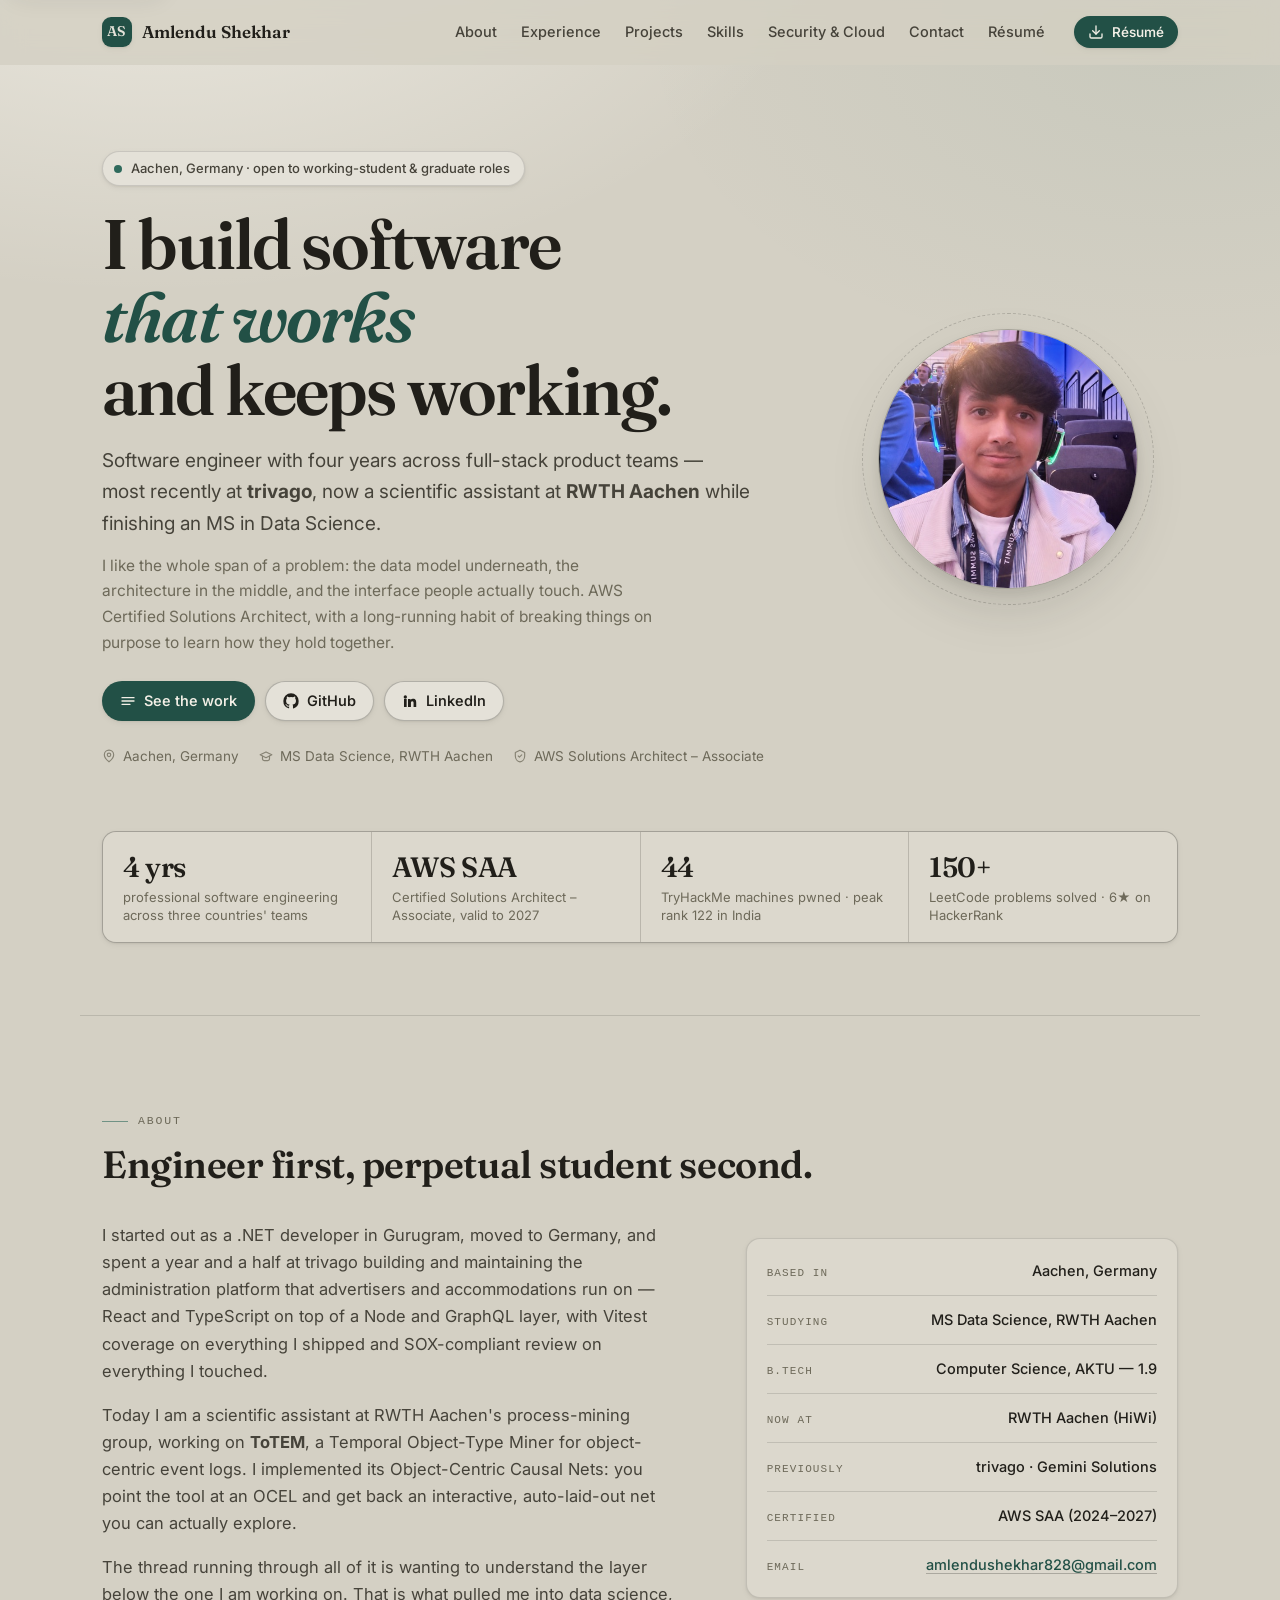
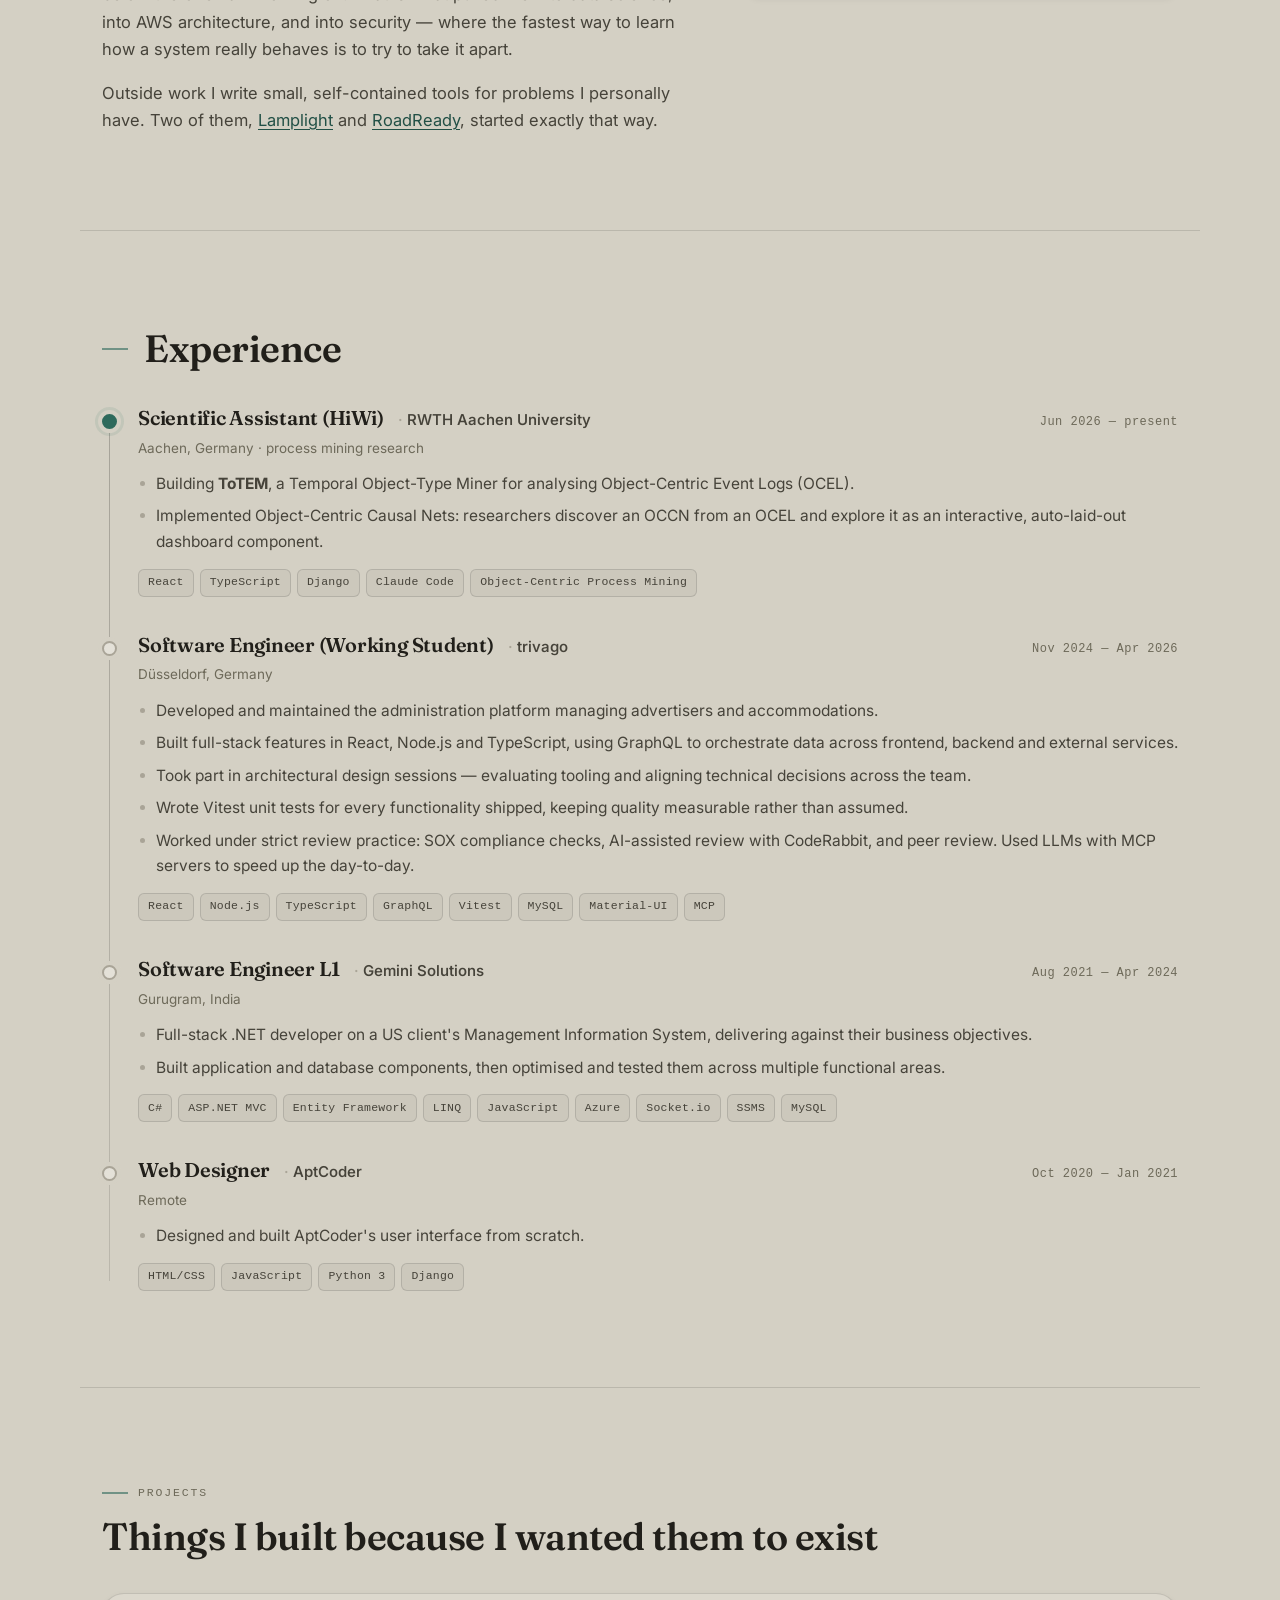
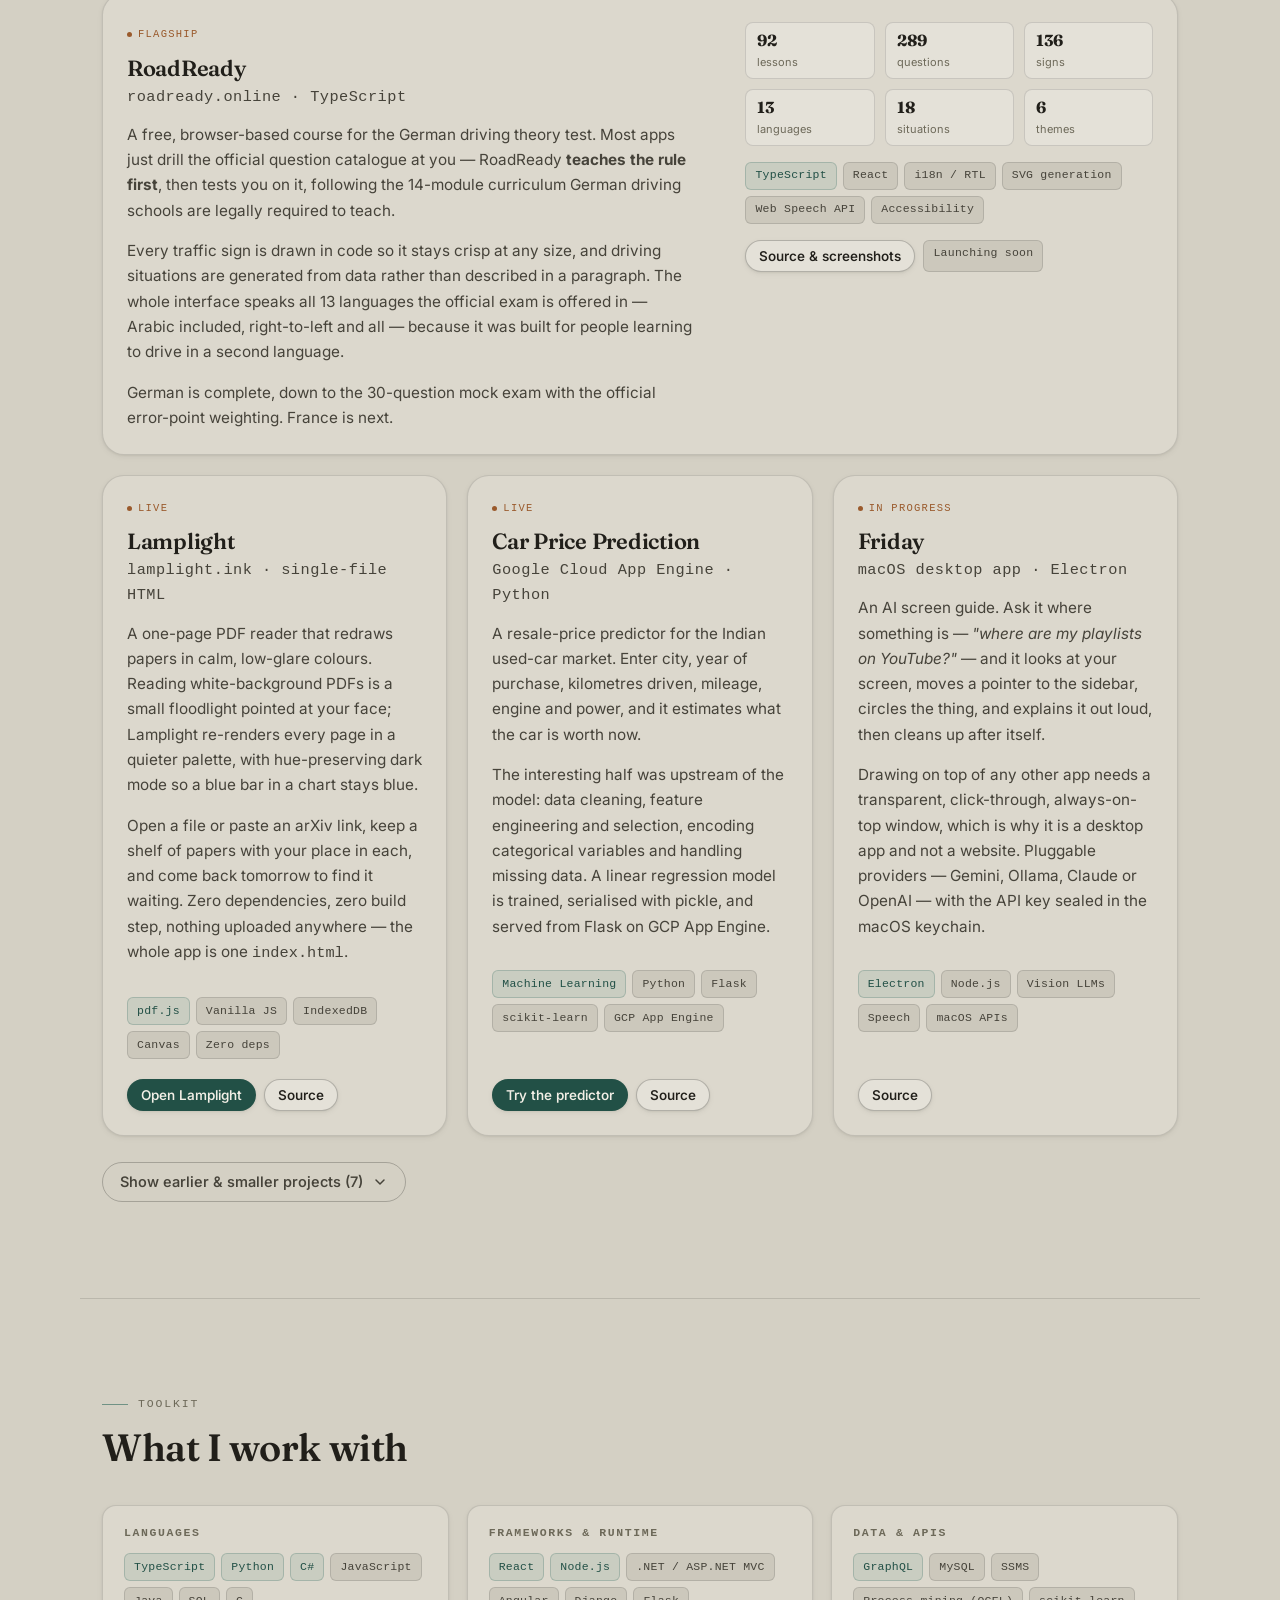
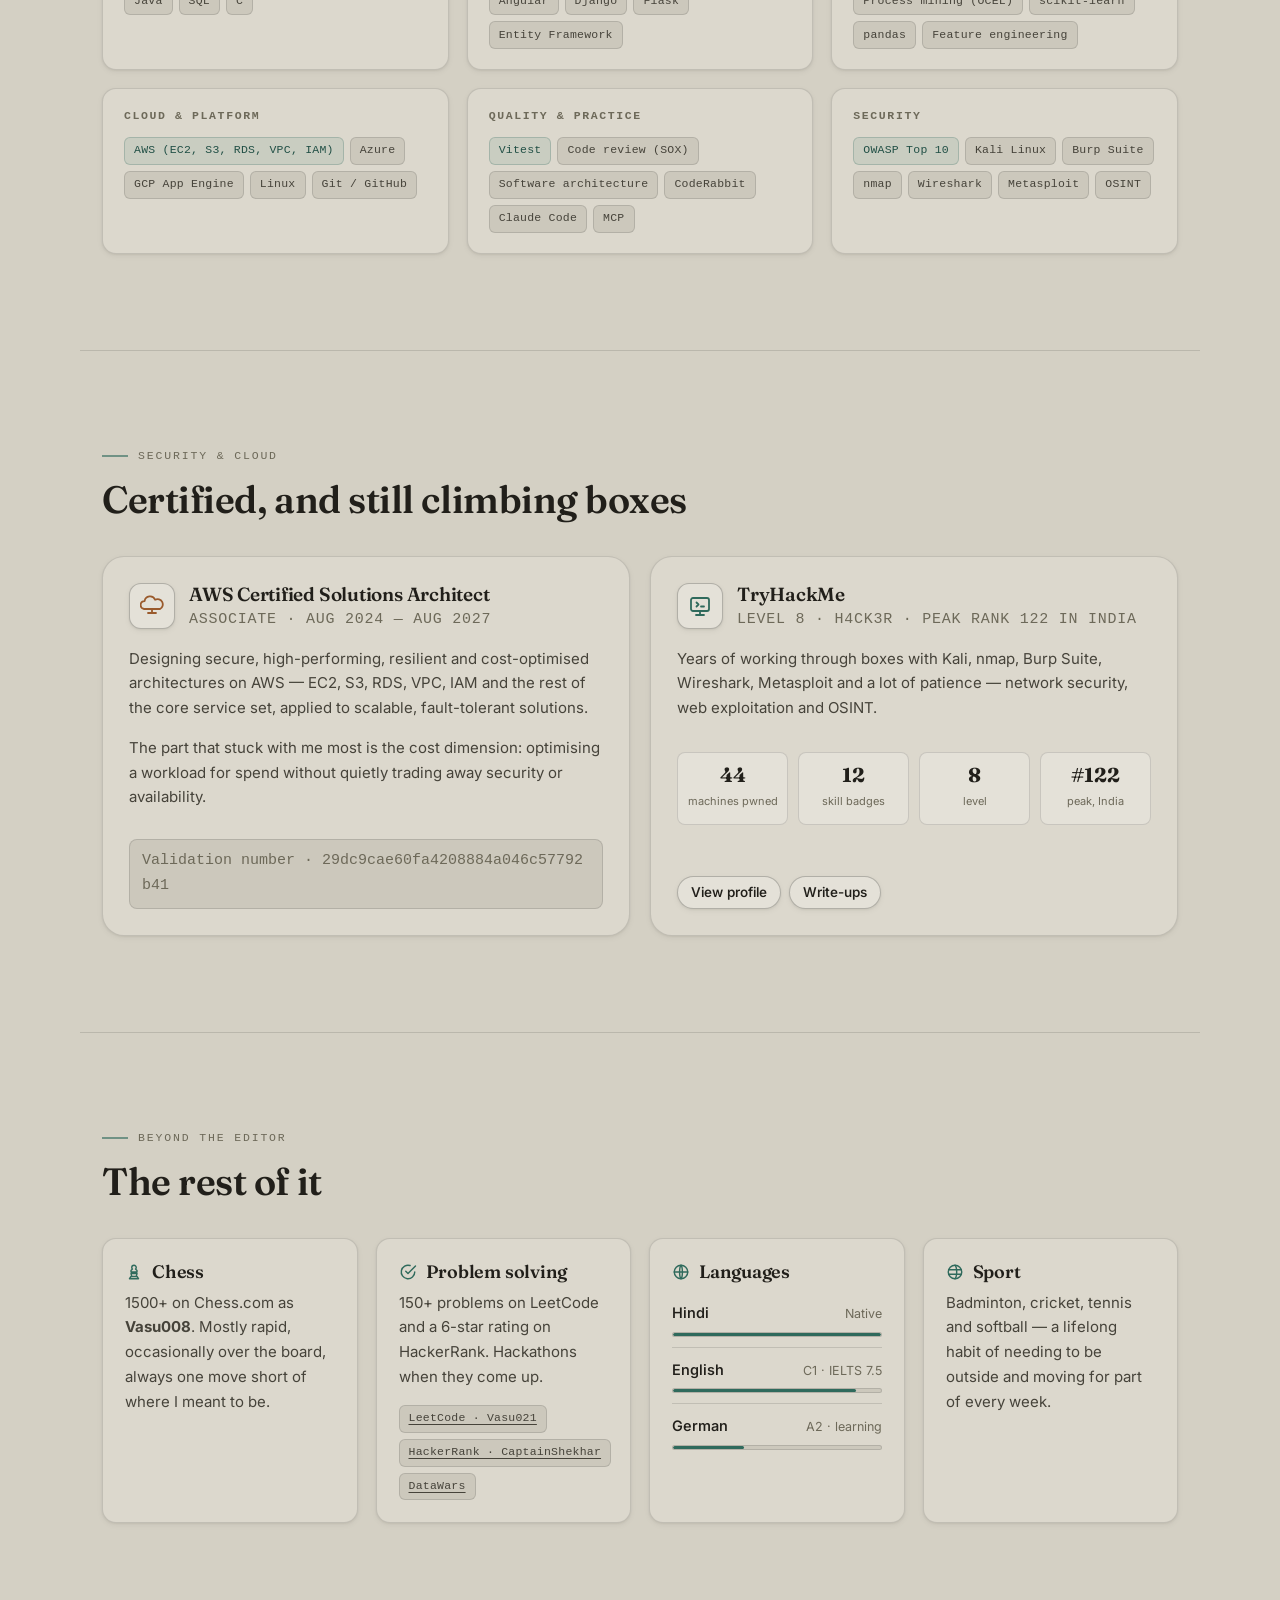
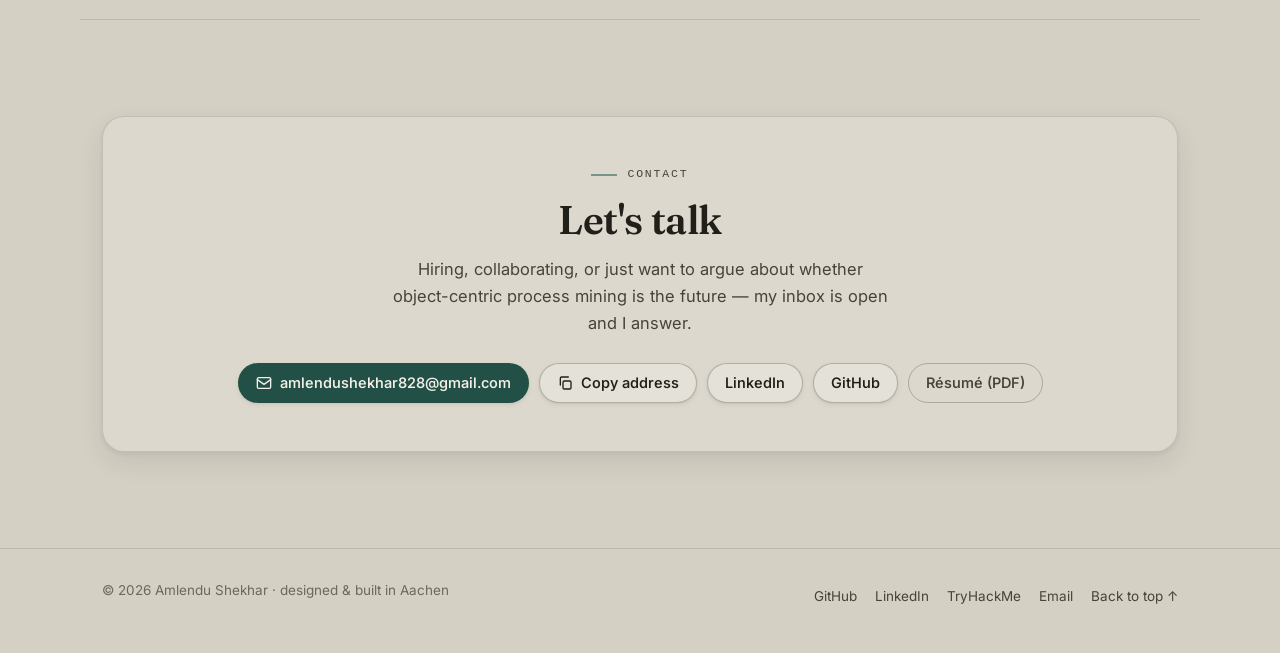
==== index.html @ 7e4fde02 "Trim section copy, rework the headline, add a repo README - Drop all four section notes; headings no" ====
<!doctype html>
<html lang="en">

<head>
  <meta charset="utf-8">
  <meta name="viewport" content="width=device-width, initial-scale=1">

  <title>Amlendu Shekhar — Software Engineer &amp; Data Science MS</title>
  <meta name="description"
    content="Amlendu Shekhar — software engineer in Aachen, Germany. MS Data Science at RWTH Aachen, ex-trivago, AWS Certified Solutions Architect. Full-stack TypeScript, React, .NET, machine learning and security.">
  <meta name="author" content="Amlendu Shekhar">
  <meta name="theme-color" content="#d4d0c4">
  <link rel="canonical" href="https://vasu021.github.io/AmlenduWeb/">

  <meta property="og:type" content="profile">
  <meta property="og:title" content="Amlendu Shekhar — Software Engineer &amp; Data Science MS">
  <meta property="og:description"
    content="Software engineer in Aachen, Germany. MS Data Science at RWTH Aachen, ex-trivago, AWS Certified Solutions Architect.">
  <meta property="og:url" content="https://vasu021.github.io/AmlenduWeb/">
  <meta property="og:image" content="https://vasu021.github.io/AmlenduWeb/assets/portrait@2x.jpg">
  <meta name="twitter:card" content="summary">

  <link rel="icon" href="assets/favicon.svg" type="image/svg+xml">
  <link rel="apple-touch-icon" href="assets/portrait.jpg">

  <link rel="preconnect" href="https://fonts.googleapis.com">
  <link rel="preconnect" href="https://fonts.gstatic.com" crossorigin>
  <link rel="stylesheet"
    href="https://fonts.googleapis.com/css2?family=Fraunces:ital,opsz,wght@0,9..144,400..700;1,9..144,400..600&family=Inter:wght@400..650&display=swap">
  <link rel="stylesheet" href="assets/styles.css">
  <script>document.documentElement.classList.add("js");</script>

  <script type="application/ld+json">
  {
    "@context": "https://schema.org",
    "@type": "Person",
    "name": "Amlendu Shekhar",
    "url": "https://vasu021.github.io/AmlenduWeb/",
    "image": "https://vasu021.github.io/AmlenduWeb/assets/portrait@2x.jpg",
    "email": "mailto:amlendushekhar828@gmail.com",
    "jobTitle": "Software Engineer",
    "address": { "@type": "PostalAddress", "addressLocality": "Aachen", "addressCountry": "DE" },
    "alumniOf": [
      { "@type": "CollegeOrUniversity", "name": "RWTH Aachen University" },
      { "@type": "CollegeOrUniversity", "name": "Dr. A.P.J. Abdul Kalam Technical University (AKTU)" }
    ],
    "knowsAbout": ["Software Architecture", "Data Science", "Machine Learning", "Cybersecurity", "TypeScript", "React", "Python", "C#"],
    "sameAs": [
      "https://github.com/Vasu021",
      "https://www.linkedin.com/in/amlendu-shekhar",
      "https://tryhackme.com/p/Vasu021",
      "https://leetcode.com/u/Vasu021/",
      "https://www.hackerrank.com/profile/CaptainShekhar"
    ]
  }
  </script>
</head>

<body>
  <a class="skip-link" href="#main">Skip to content</a>

  <!-- ===================================================== nav ======== -->
  <header class="nav" id="nav">
    <div class="wrap nav-inner">
      <a class="brand" href="#top">
        <span class="brand-mark" aria-hidden="true">AS</span>
        <span>Amlendu Shekhar</span>
      </a>

      <nav id="nav-links" class="nav-links" aria-label="Sections">
        <a href="#about">About</a>
        <a href="#experience">Experience</a>
        <a href="#projects">Projects</a>
        <a href="#skills">Skills</a>
        <a href="#credentials">Security &amp; Cloud</a>
        <a href="#contact">Contact</a>
        <a class="nav-resume" href="Amlendu_s_Resume.pdf" target="_blank" rel="noopener">Résumé</a>
      </nav>

      <a class="btn btn-primary btn-sm nav-cta" href="Amlendu_s_Resume.pdf" target="_blank" rel="noopener">
        <svg viewBox="0 0 24 24" fill="none" stroke="currentColor" stroke-width="2" stroke-linecap="round"
          stroke-linejoin="round" aria-hidden="true">
          <path d="M21 15v4a2 2 0 0 1-2 2H5a2 2 0 0 1-2-2v-4" />
          <polyline points="7 10 12 15 17 10" />
          <line x1="12" y1="15" x2="12" y2="3" />
        </svg>
        Résumé
      </a>

      <button class="nav-toggle" id="nav-toggle" type="button" aria-expanded="false" aria-controls="nav-links"
        aria-label="Toggle menu"><span></span></button>
    </div>
  </header>

  <main id="main">
    <span id="top"></span>

    <!-- ==================================================== hero ====== -->
    <section class="hero wrap">
      <div class="hero-grid">
        <div>
          <p class="hero-status">
            <span class="pulse" aria-hidden="true"></span>
            Aachen, Germany · open to working-student &amp; graduate roles
          </p>

          <h1>I build software <br class="br-wide"><span class="accent">that works</span> <br class="br-wide">and keeps working.</h1>

          <p class="hero-lede">
            Software engineer with four years across full-stack product teams — most recently at
            <strong>trivago</strong>, now a scientific assistant at <strong>RWTH Aachen</strong> while
            finishing an MS in Data Science.
          </p>
          <p class="hero-sub">
            I like the whole span of a problem: the data model underneath, the architecture in the middle,
            and the interface people actually touch. AWS Certified Solutions Architect, with a long-running
            habit of breaking things on purpose to learn how they hold together.
          </p>

          <div class="hero-actions">
            <a class="btn btn-primary" href="#projects">
              <svg viewBox="0 0 24 24" fill="none" stroke="currentColor" stroke-width="2" stroke-linecap="round"
                stroke-linejoin="round" aria-hidden="true">
                <path d="M3 7h18M3 12h18M3 17h12" />
              </svg>
              See the work
            </a>
            <a class="btn btn-ghost" href="https://github.com/Vasu021" target="_blank" rel="noopener">
              <svg viewBox="0 0 24 24" fill="currentColor" aria-hidden="true">
                <path
                  d="M12 .5A11.5 11.5 0 0 0 .5 12a11.5 11.5 0 0 0 7.86 10.92c.58.1.79-.25.79-.56v-2c-3.2.7-3.88-1.37-3.88-1.37-.53-1.34-1.29-1.7-1.29-1.7-1.05-.72.08-.7.08-.7 1.16.08 1.77 1.2 1.77 1.2 1.03 1.77 2.7 1.26 3.36.96.1-.75.4-1.26.73-1.55-2.56-.3-5.25-1.28-5.25-5.72 0-1.26.45-2.3 1.2-3.11-.12-.3-.52-1.49.11-3.1 0 0 .97-.31 3.18 1.19a11 11 0 0 1 5.8 0c2.2-1.5 3.17-1.19 3.17-1.19.63 1.61.23 2.8.12 3.1.75.81 1.2 1.85 1.2 3.11 0 4.45-2.7 5.42-5.27 5.71.41.36.78 1.07.78 2.16v3.2c0 .31.2.67.8.56A11.5 11.5 0 0 0 23.5 12 11.5 11.5 0 0 0 12 .5Z" />
              </svg>
              GitHub
            </a>
            <a class="btn btn-ghost" href="https://www.linkedin.com/in/amlendu-shekhar" target="_blank" rel="noopener">
              <svg viewBox="0 0 24 24" fill="currentColor" aria-hidden="true">
                <path
                  d="M4.98 3.5a2.5 2.5 0 1 1 0 5 2.5 2.5 0 0 1 0-5ZM3 9h4v12H3V9Zm6 0h3.8v1.64h.05a4.17 4.17 0 0 1 3.75-2.06c4.01 0 4.75 2.64 4.75 6.07V21h-4v-5.5c0-1.31-.02-3-1.83-3-1.83 0-2.11 1.43-2.11 2.9V21H9V9Z" />
              </svg>
              LinkedIn
            </a>
          </div>

          <div class="hero-meta">
            <span>
              <svg viewBox="0 0 24 24" fill="none" stroke="currentColor" stroke-width="2" stroke-linecap="round"
                stroke-linejoin="round" aria-hidden="true">
                <path d="M20 10c0 6-8 12-8 12s-8-6-8-12a8 8 0 0 1 16 0Z" />
                <circle cx="12" cy="10" r="3" />
              </svg>
              Aachen, Germany
            </span>
            <span>
              <svg viewBox="0 0 24 24" fill="none" stroke="currentColor" stroke-width="2" stroke-linecap="round"
                stroke-linejoin="round" aria-hidden="true">
                <path d="M22 10 12 5 2 10l10 5 10-5Z" />
                <path d="M6 12v5c0 1.5 3 3 6 3s6-1.5 6-3v-5" />
              </svg>
              MS Data Science, RWTH Aachen
            </span>
            <span>
              <svg viewBox="0 0 24 24" fill="none" stroke="currentColor" stroke-width="2" stroke-linecap="round"
                stroke-linejoin="round" aria-hidden="true">
                <path d="M12 2 4 6v6c0 5 3.4 9.4 8 10 4.6-.6 8-5 8-10V6l-8-4Z" />
                <path d="m9 12 2 2 4-4" />
              </svg>
              AWS Solutions Architect – Associate
            </span>
          </div>
        </div>

        <figure class="portrait-frame">
          <img src="assets/portrait.jpg" srcset="assets/portrait.jpg 460w, assets/portrait@2x.jpg 920w"
            sizes="(max-width: 860px) 164px, 260px" width="460" height="460"
            alt="Portrait of Amlendu Shekhar" fetchpriority="high">
        </figure>
      </div>

      <div class="stats">
        <div class="stat"><b>4 yrs</b><span>professional software engineering across three countries' teams</span></div>
        <div class="stat"><b>AWS SAA</b><span>Certified Solutions Architect – Associate, valid to 2027</span></div>
        <div class="stat"><b>44</b><span>TryHackMe machines pwned · peak rank 122 in India</span></div>
        <div class="stat"><b>150+</b><span>LeetCode problems solved · 6★ on HackerRank</span></div>
      </div>
    </section>

    <!-- =================================================== about ====== -->
    <section class="section wrap reveal" id="about">
      <div class="section-head">
        <div>
          <p class="eyebrow">About</p>
          <h2>Engineer first, perpetual student second.</h2>
        </div>
      </div>

      <div class="about-grid">
        <div class="about-body">
          <p>
            I started out as a .NET developer in Gurugram, moved to Germany, and spent a year and a half at
            trivago building and maintaining the administration platform that advertisers and
            accommodations run on — React and TypeScript on top of a Node and GraphQL layer, with Vitest
            coverage on everything I shipped and SOX-compliant review on everything I touched.
          </p>
          <p>
            Today I am a scientific assistant at RWTH Aachen's process-mining group, working on
            <strong>ToTEM</strong>, a Temporal Object-Type Miner for object-centric event logs. I implemented
            its Object-Centric Causal Nets: you point the tool at an OCEL and get back an interactive,
            auto-laid-out net you can actually explore.
          </p>
          <p>
            The thread running through all of it is wanting to understand the layer below the one I am working
            on. That is what pulled me into data science, into AWS architecture, and into security — where the
            fastest way to learn how a system really behaves is to try to take it apart.
          </p>
          <p>
            Outside work I write small, self-contained tools for problems I personally have. Two of them,
            <a href="#projects">Lamplight</a> and <a href="#projects">RoadReady</a>, started exactly that way.
          </p>
        </div>

        <dl class="facts">
          <div><dt>Based in</dt><dd>Aachen, Germany</dd></div>
          <div><dt>Studying</dt><dd>MS Data Science, RWTH Aachen</dd></div>
          <div><dt>B.Tech</dt><dd>Computer Science, AKTU — 1.9</dd></div>
          <div><dt>Now at</dt><dd>RWTH Aachen (HiWi)</dd></div>
          <div><dt>Previously</dt><dd>trivago · Gemini Solutions</dd></div>
          <div><dt>Certified</dt><dd>AWS SAA (2024–2027)</dd></div>
          <div><dt>Email</dt><dd><a href="mailto:amlendushekhar828@gmail.com">amlendushekhar828@gmail.com</a></dd></div>
        </dl>
      </div>
    </section>

    <!-- ============================================== experience ====== -->
    <section class="section wrap reveal" id="experience">
      <div class="section-head">
        <div>
          <h2 class="h2-rule">Experience</h2>
        </div>
      </div>

      <div class="timeline">

        <article class="job" data-now="true">
          <div class="job-head">
            <h3>Scientific Assistant (HiWi)</h3>
            <span class="job-org">RWTH Aachen University</span>
            <span class="job-when">Jun 2026 — present</span>
          </div>
          <p class="job-place">Aachen, Germany · process mining research</p>
          <ul class="bullets">
            <li>Building <strong>ToTEM</strong>, a Temporal Object-Type Miner for analysing Object-Centric Event
              Logs (OCEL).</li>
            <li>Implemented Object-Centric Causal Nets: researchers discover an OCCN from an OCEL and explore it
              as an interactive, auto-laid-out dashboard component.</li>
          </ul>
          <div class="tags">
            <span class="tag">React</span><span class="tag">TypeScript</span><span class="tag">Django</span>
            <span class="tag">Claude Code</span><span class="tag">Object-Centric Process Mining</span>
          </div>
        </article>

        <article class="job">
          <div class="job-head">
            <h3>Software Engineer (Working Student)</h3>
            <span class="job-org">trivago</span>
            <span class="job-when">Nov 2024 — Apr 2026</span>
          </div>
          <p class="job-place">Düsseldorf, Germany</p>
          <ul class="bullets">
            <li>Developed and maintained the administration platform managing advertisers and accommodations.</li>
            <li>Built full-stack features in React, Node.js and TypeScript, using GraphQL to orchestrate data
              across frontend, backend and external services.</li>
            <li>Took part in architectural design sessions — evaluating tooling and aligning technical decisions
              across the team.</li>
            <li>Wrote Vitest unit tests for every functionality shipped, keeping quality measurable rather than
              assumed.</li>
            <li>Worked under strict review practice: SOX compliance checks, AI-assisted review with CodeRabbit,
              and peer review. Used LLMs with MCP servers to speed up the day-to-day.</li>
          </ul>
          <div class="tags">
            <span class="tag">React</span><span class="tag">Node.js</span><span class="tag">TypeScript</span>
            <span class="tag">GraphQL</span><span class="tag">Vitest</span><span class="tag">MySQL</span>
            <span class="tag">Material-UI</span><span class="tag">MCP</span>
          </div>
        </article>

        <article class="job">
          <div class="job-head">
            <h3>Software Engineer L1</h3>
            <span class="job-org">Gemini Solutions</span>
            <span class="job-when">Aug 2021 — Apr 2024</span>
          </div>
          <p class="job-place">Gurugram, India</p>
          <ul class="bullets">
            <li>Full-stack .NET developer on a US client's Management Information System, delivering against
              their business objectives.</li>
            <li>Built application and database components, then optimised and tested them across multiple
              functional areas.</li>
          </ul>
          <div class="tags">
            <span class="tag">C#</span><span class="tag">ASP.NET MVC</span><span class="tag">Entity Framework</span>
            <span class="tag">LINQ</span><span class="tag">JavaScript</span><span class="tag">Azure</span>
            <span class="tag">Socket.io</span><span class="tag">SSMS</span><span class="tag">MySQL</span>
          </div>
        </article>

        <article class="job">
          <div class="job-head">
            <h3>Web Designer</h3>
            <span class="job-org">AptCoder</span>
            <span class="job-when">Oct 2020 — Jan 2021</span>
          </div>
          <p class="job-place">Remote</p>
          <ul class="bullets">
            <li>Designed and built AptCoder's user interface from scratch.</li>
          </ul>
          <div class="tags">
            <span class="tag">HTML/CSS</span><span class="tag">JavaScript</span><span class="tag">Python 3</span>
            <span class="tag">Django</span>
          </div>
        </article>

      </div>
    </section>

    <!-- ================================================ projects ====== -->
    <section class="section wrap reveal" id="projects">
      <div class="section-head">
        <div>
          <p class="eyebrow">Projects</p>
          <h2>Things I built because I wanted them to exist</h2>
        </div>
      </div>

      <div class="project-grid">

        <!-- RoadReady -->
        <article class="card card-featured">
          <div class="feat-main">
            <span class="card-flag">Flagship</span>
            <h3>RoadReady</h3>
            <p class="card-sub">roadready.online · TypeScript</p>
            <p>
              A free, browser-based course for the German driving theory test. Most apps just drill the official
              question catalogue at you — RoadReady <strong>teaches the rule first</strong>, then tests you on it,
              following the 14-module curriculum German driving schools are legally required to teach.
            </p>
            <p>
              Every traffic sign is drawn in code so it stays crisp at any size, and driving situations are
              generated from data rather than described in a paragraph. The whole interface speaks all 13
              languages the official exam is offered in — Arabic included, right-to-left and all — because it was
              built for people learning to drive in a second language.
            </p>
            <p>
              German is complete, down to the 30-question mock exam with the official error-point weighting.
              France is next.
            </p>
          </div>
          <div class="feat-side">
            <div class="card-figures">
              <div class="figure-chip"><b>92</b><span>lessons</span></div>
              <div class="figure-chip"><b>289</b><span>questions</span></div>
              <div class="figure-chip"><b>136</b><span>signs</span></div>
              <div class="figure-chip"><b>13</b><span>languages</span></div>
              <div class="figure-chip"><b>18</b><span>situations</span></div>
              <div class="figure-chip"><b>6</b><span>themes</span></div>
            </div>
            <div class="tags">
              <span class="tag tag-accent">TypeScript</span><span class="tag">React</span>
              <span class="tag">i18n / RTL</span><span class="tag">SVG generation</span>
              <span class="tag">Web Speech API</span><span class="tag">Accessibility</span>
            </div>
            <div class="card-links">
              <a class="btn btn-ghost btn-sm" href="https://github.com/Vasu021/roadready.online" target="_blank"
                rel="noopener">Source &amp; screenshots</a>
              <span class="tag" title="The site is being prepared for launch">Launching soon</span>
            </div>
          </div>
        </article>

        <!-- Lamplight -->
        <article class="card">
          <span class="card-flag">Live</span>
          <h3>Lamplight</h3>
          <p class="card-sub">lamplight.ink · single-file HTML</p>
          <p>
            A one-page PDF reader that redraws papers in calm, low-glare colours. Reading white-background PDFs
            is a small floodlight pointed at your face; Lamplight re-renders every page in a quieter palette,
            with hue-preserving dark mode so a blue bar in a chart stays blue.
          </p>
          <p>
            Open a file or paste an arXiv link, keep a shelf of papers with your place in each, and come back
            tomorrow to find it waiting. Zero dependencies, zero build step, nothing uploaded anywhere — the
            whole app is one <code>index.html</code>.
          </p>
          <div class="tags">
            <span class="tag tag-accent">pdf.js</span><span class="tag">Vanilla JS</span>
            <span class="tag">IndexedDB</span><span class="tag">Canvas</span><span class="tag">Zero deps</span>
          </div>
          <div class="card-links">
            <a class="btn btn-primary btn-sm" href="https://lamplight.ink/" target="_blank" rel="noopener">Open
              Lamplight</a>
            <a class="btn btn-ghost btn-sm" href="https://github.com/Vasu021/Lamplight" target="_blank"
              rel="noopener">Source</a>
          </div>
        </article>

        <!-- Car Price Prediction -->
        <article class="card">
          <span class="card-flag">Live</span>
          <h3>Car Price Prediction</h3>
          <p class="card-sub">Google Cloud App Engine · Python</p>
          <p>
            A resale-price predictor for the Indian used-car market. Enter city, year of purchase, kilometres
            driven, mileage, engine and power, and it estimates what the car is worth now.
          </p>
          <p>
            The interesting half was upstream of the model: data cleaning, feature engineering and selection,
            encoding categorical variables and handling missing data. A linear regression model is trained,
            serialised with pickle, and served from Flask on GCP App Engine.
          </p>
          <div class="tags">
            <span class="tag tag-accent">Machine Learning</span><span class="tag">Python</span>
            <span class="tag">Flask</span><span class="tag">scikit-learn</span><span class="tag">GCP App Engine</span>
          </div>
          <div class="card-links">
            <a class="btn btn-primary btn-sm" href="https://indigo-altar-308108.uc.r.appspot.com/" target="_blank"
              rel="noopener">Try the predictor</a>
            <a class="btn btn-ghost btn-sm" href="https://github.com/Vasu021/Car-Price-Prediction" target="_blank"
              rel="noopener">Source</a>
          </div>
        </article>

        <!-- Friday -->
        <article class="card card-wide">
          <span class="card-flag">In progress</span>
          <h3>Friday</h3>
          <p class="card-sub">macOS desktop app · Electron</p>
          <p>
            An AI screen guide. Ask it where something is — <em>"where are my playlists on YouTube?"</em> — and
            it looks at your screen, moves a pointer to the sidebar, circles the thing, and explains it out
            loud, then cleans up after itself.
          </p>
          <p>
            Drawing on top of any other app needs a transparent, click-through, always-on-top window, which is
            why it is a desktop app and not a website. Pluggable providers — Gemini, Ollama, Claude or OpenAI —
            with the API key sealed in the macOS keychain.
          </p>
          <div class="tags">
            <span class="tag tag-accent">Electron</span><span class="tag">Node.js</span>
            <span class="tag">Vision LLMs</span><span class="tag">Speech</span><span class="tag">macOS APIs</span>
          </div>
          <div class="card-links">
            <a class="btn btn-ghost btn-sm" href="https://github.com/Vasu021/Friday" target="_blank"
              rel="noopener">Source</a>
          </div>
        </article>

      </div>

      <!-- archive -->
      <div class="archive">
        <button class="btn btn-quiet archive-toggle" id="archive-toggle" type="button" aria-expanded="false"
          aria-controls="archive-panel">
          <span id="archive-label">Show earlier &amp; smaller projects (7)</span>
          <svg viewBox="0 0 24 24" width="15" height="15" fill="none" stroke="currentColor" stroke-width="2.2"
            stroke-linecap="round" stroke-linejoin="round" aria-hidden="true">
            <polyline points="6 9 12 15 18 9" />
          </svg>
        </button>

        <div class="archive-panel" id="archive-panel" hidden>

          <a class="mini" href="https://github.com/Vasu021/connect.io" target="_blank" rel="noopener">
            <strong>connect.io
              <svg viewBox="0 0 24 24" fill="none" stroke="currentColor" stroke-width="2" stroke-linecap="round"
                stroke-linejoin="round" aria-hidden="true">
                <path d="M7 17 17 7M9 7h8v8" />
              </svg>
            </strong>
            <em>TypeScript · 2026</em>
            <span>A real-time two-player word-match game. React + Vite front end, Express and Socket.IO back end,
              15-second rounds, friend requests and a leaderboard.</span>
          </a>

          <a class="mini" href="https://github.com/Vasu021/Minotaur" target="_blank" rel="noopener">
            <strong>Minotaur
              <svg viewBox="0 0 24 24" fill="none" stroke="currentColor" stroke-width="2" stroke-linecap="round"
                stroke-linejoin="round" aria-hidden="true">
                <path d="M7 17 17 7M9 7h8v8" />
              </svg>
            </strong>
            <em>Security research · 2026</em>
            <span>A command-and-control framework written to understand how red-team tooling and the detections
              built against it actually work. Study project, work in progress.</span>
          </a>

          <a class="mini" href="https://github.com/Vasu021/chess-timer" target="_blank" rel="noopener">
            <strong>Chess Timer
              <svg viewBox="0 0 24 24" fill="none" stroke="currentColor" stroke-width="2" stroke-linecap="round"
                stroke-linejoin="round" aria-hidden="true">
                <path d="M7 17 17 7M9 7h8v8" />
              </svg>
            </strong>
            <em>Embedded C · IoT</em>
            <span>A touch-free chess clock on an Arduino UNO — wave a hand over the ultrasonic sensor to pass the
              turn, times on a 16×2 LCD.</span>
          </a>

          <a class="mini" href="https://vasu021.github.io/KavyaKhand/main.html" target="_blank" rel="noopener">
            <strong>Kavya Khand
              <svg viewBox="0 0 24 24" fill="none" stroke="currentColor" stroke-width="2" stroke-linecap="round"
                stroke-linejoin="round" aria-hidden="true">
                <path d="M7 17 17 7M9 7h8v8" />
              </svg>
            </strong>
            <em>Web · personal</em>
            <span>A home on the web for the Hindi poetry and short stories of Ratna Shrivastava — my mother —
              collecting work published in Sarita, Navbharat Times and Amar Ujala.</span>
          </a>

          <a class="mini" href="https://vasu021.github.io/BaseConverter/main.html" target="_blank" rel="noopener">
            <strong>Base Converter
              <svg viewBox="0 0 24 24" fill="none" stroke="currentColor" stroke-width="2" stroke-linecap="round"
                stroke-linejoin="round" aria-hidden="true">
                <path d="M7 17 17 7M9 7h8v8" />
              </svg>
            </strong>
            <em>Web · utility</em>
            <span>Convert a number from any base to any other base, with the arithmetic shown rather than
              hidden.</span>
          </a>

          <a class="mini" href="https://vasu021.github.io/Online-Dice/" target="_blank" rel="noopener">
            <strong>Online Dice
              <svg viewBox="0 0 24 24" fill="none" stroke="currentColor" stroke-width="2" stroke-linecap="round"
                stroke-linejoin="round" aria-hidden="true">
                <path d="M7 17 17 7M9 7h8v8" />
              </svg>
            </strong>
            <em>Web · utility</em>
            <span>Roll one to six dice in the browser. Built for the evening someone lost the dice from the
              Ludo box.</span>
          </a>

          <a class="mini" href="https://github.com/Vasu021/angular-login-register" target="_blank" rel="noopener">
            <strong>Angular Auth Starter
              <svg viewBox="0 0 24 24" fill="none" stroke="currentColor" stroke-width="2" stroke-linecap="round"
                stroke-linejoin="round" aria-hidden="true">
                <path d="M7 17 17 7M9 7h8v8" />
              </svg>
            </strong>
            <em>TypeScript · 2022</em>
            <span>A login and registration flow in Angular — guards, reactive forms and validation, written while
              learning the framework properly.</span>
          </a>

        </div>
      </div>
    </section>

    <!-- ================================================== skills ====== -->
    <section class="section wrap reveal" id="skills">
      <div class="section-head">
        <div>
          <p class="eyebrow">Toolkit</p>
          <h2>What I work with</h2>
        </div>
      </div>

      <div class="skills-grid">
        <div class="skill-block">
          <h3>Languages</h3>
          <div class="tags">
            <span class="tag tag-accent">TypeScript</span><span class="tag tag-accent">Python</span>
            <span class="tag tag-accent">C#</span><span class="tag">JavaScript</span>
            <span class="tag">Java</span><span class="tag">SQL</span><span class="tag">C</span>
          </div>
        </div>

        <div class="skill-block">
          <h3>Frameworks &amp; runtime</h3>
          <div class="tags">
            <span class="tag tag-accent">React</span><span class="tag tag-accent">Node.js</span>
            <span class="tag">.NET / ASP.NET MVC</span><span class="tag">Angular</span>
            <span class="tag">Django</span><span class="tag">Flask</span><span class="tag">Entity Framework</span>
          </div>
        </div>

        <div class="skill-block">
          <h3>Data &amp; APIs</h3>
          <div class="tags">
            <span class="tag tag-accent">GraphQL</span><span class="tag">MySQL</span><span class="tag">SSMS</span>
            <span class="tag">Process mining (OCEL)</span><span class="tag">scikit-learn</span>
            <span class="tag">pandas</span><span class="tag">Feature engineering</span>
          </div>
        </div>

        <div class="skill-block">
          <h3>Cloud &amp; platform</h3>
          <div class="tags">
            <span class="tag tag-accent">AWS (EC2, S3, RDS, VPC, IAM)</span><span class="tag">Azure</span>
            <span class="tag">GCP App Engine</span><span class="tag">Linux</span><span class="tag">Git / GitHub</span>
          </div>
        </div>

        <div class="skill-block">
          <h3>Quality &amp; practice</h3>
          <div class="tags">
            <span class="tag tag-accent">Vitest</span><span class="tag">Code review (SOX)</span>
            <span class="tag">Software architecture</span><span class="tag">CodeRabbit</span>
            <span class="tag">Claude Code</span><span class="tag">MCP</span>
          </div>
        </div>

        <div class="skill-block">
          <h3>Security</h3>
          <div class="tags">
            <span class="tag tag-accent">OWASP Top 10</span><span class="tag">Kali Linux</span>
            <span class="tag">Burp Suite</span><span class="tag">nmap</span><span class="tag">Wireshark</span>
            <span class="tag">Metasploit</span><span class="tag">OSINT</span>
          </div>
        </div>
      </div>
    </section>

    <!-- ============================================= credentials ====== -->
    <section class="section wrap reveal" id="credentials">
      <div class="section-head">
        <div>
          <p class="eyebrow">Security &amp; Cloud</p>
          <h2>Certified, and still climbing boxes</h2>
        </div>
      </div>

      <div class="cred-grid">

        <article class="cred">
          <div class="cred-top">
            <div class="cred-badge">
              <svg viewBox="0 0 24 24" fill="none" stroke="#9a5a2c" stroke-width="1.8" stroke-linecap="round"
                stroke-linejoin="round" aria-hidden="true">
                <path d="M4 15a4 4 0 0 1 .6-7.95 5.5 5.5 0 0 1 10.5-1.3A4.5 4.5 0 0 1 20 15H4Z" />
                <path d="M8 19h8M12 15v4" />
              </svg>
            </div>
            <div>
              <h3>AWS Certified Solutions Architect</h3>
              <p class="cred-meta">ASSOCIATE · AUG 2024 — AUG 2027</p>
            </div>
          </div>
          <p>
            Designing secure, high-performing, resilient and cost-optimised architectures on AWS — EC2, S3, RDS,
            VPC, IAM and the rest of the core service set, applied to scalable, fault-tolerant solutions.
          </p>
          <p>
            The part that stuck with me most is the cost dimension: optimising a workload for spend without
            quietly trading away security or availability.
          </p>
          <p class="validation">Validation number · 29dc9cae60fa4208884a046c57792b41</p>
        </article>

        <article class="cred">
          <div class="cred-top">
            <div class="cred-badge">
              <svg viewBox="0 0 24 24" fill="none" stroke="#2f6a5c" stroke-width="1.8" stroke-linecap="round"
                stroke-linejoin="round" aria-hidden="true">
                <rect x="3" y="4" width="18" height="13" rx="2" />
                <path d="M8 21h8M12 17v4" />
                <path d="m8.5 8.5 2 2-2 2M13 12.5h3" />
              </svg>
            </div>
            <div>
              <h3>TryHackMe</h3>
              <p class="cred-meta">LEVEL 8 · H4CK3R · PEAK RANK 122 IN INDIA</p>
            </div>
          </div>
          <p>
            Years of working through boxes with Kali, nmap, Burp Suite, Wireshark, Metasploit and a lot of
            patience — network security, web exploitation and OSINT.
          </p>
          <div class="rank-row">
            <div class="rank"><b>44</b><span>machines pwned</span></div>
            <div class="rank"><b>12</b><span>skill badges</span></div>
            <div class="rank"><b>8</b><span>level</span></div>
            <div class="rank"><b>#122</b><span>peak, India</span></div>
          </div>
          <div class="card-links">
            <a class="btn btn-ghost btn-sm" href="https://tryhackme.com/p/Vasu021" target="_blank"
              rel="noopener">View profile</a>
            <a class="btn btn-ghost btn-sm" href="https://github.com/Vasu021/tryHackMe" target="_blank"
              rel="noopener">Write-ups</a>
          </div>
        </article>

      </div>
    </section>

    <!-- ================================================= beyond ======= -->
    <section class="section wrap reveal" id="beyond">
      <div class="section-head">
        <div>
          <p class="eyebrow">Beyond the editor</p>
          <h2>The rest of it</h2>
        </div>
      </div>

      <div class="beyond-grid">

        <div class="beyond">
          <h3>
            <svg viewBox="0 0 24 24" fill="none" stroke="currentColor" stroke-width="1.9" stroke-linecap="round"
              stroke-linejoin="round" aria-hidden="true">
              <path d="m16 18 2 3H6l2-3M9 18h6l1-4H8l1 4ZM12 3a3 3 0 0 0-3 3c0 1 .5 1.7 1 2l-2 2v2h8v-2l-2-2c.5-.3 1-1 1-2a3 3 0 0 0-3-3Z" />
            </svg>
            Chess
          </h3>
          <p>1500+ on Chess.com as <strong>Vasu008</strong>. Mostly rapid, occasionally over the board, always
            one move short of where I meant to be.</p>
        </div>

        <div class="beyond">
          <h3>
            <svg viewBox="0 0 24 24" fill="none" stroke="currentColor" stroke-width="1.9" stroke-linecap="round"
              stroke-linejoin="round" aria-hidden="true">
              <path d="m9 11 3 3L22 4" />
              <path d="M21 12a9 9 0 1 1-6.2-8.6" />
            </svg>
            Problem solving
          </h3>
          <p>150+ problems on LeetCode and a 6-star rating on HackerRank. Hackathons when they come up.</p>
          <div class="tags">
            <a class="tag" href="https://leetcode.com/u/Vasu021/" target="_blank" rel="noopener">LeetCode · Vasu021</a>
            <a class="tag" href="https://www.hackerrank.com/profile/CaptainShekhar" target="_blank"
              rel="noopener">HackerRank · CaptainShekhar</a>
            <a class="tag" href="https://app.datawars.io/" target="_blank" rel="noopener">DataWars</a>
          </div>
        </div>

        <div class="beyond">
          <h3>
            <svg viewBox="0 0 24 24" fill="none" stroke="currentColor" stroke-width="1.9" stroke-linecap="round"
              stroke-linejoin="round" aria-hidden="true">
              <circle cx="12" cy="12" r="9" />
              <path d="M3 12h18M12 3c2.5 2.7 2.5 15.3 0 18M12 3c-2.5 2.7-2.5 15.3 0 18" />
            </svg>
            Languages
          </h3>
          <div class="lang-row">
            <div><b>Hindi</b><span>Native</span></div>
            <div class="meter"><i style="width:100%"></i></div>
          </div>
          <div class="lang-row">
            <div><b>English</b><span>C1 · IELTS 7.5</span></div>
            <div class="meter"><i style="width:88%"></i></div>
          </div>
          <div class="lang-row">
            <div><b>German</b><span>A2 · learning</span></div>
            <div class="meter"><i style="width:34%"></i></div>
          </div>
        </div>

        <div class="beyond">
          <h3>
            <svg viewBox="0 0 24 24" fill="none" stroke="currentColor" stroke-width="1.9" stroke-linecap="round"
              stroke-linejoin="round" aria-hidden="true">
              <circle cx="12" cy="12" r="9" />
              <path d="M12 3c3 3 3 15 0 18M3.5 9h17M3.5 15h17" />
            </svg>
            Sport
          </h3>
          <p>Badminton, cricket, tennis and softball — a lifelong habit of needing to be outside and moving for
            part of every week.</p>
        </div>

      </div>
    </section>

    <!-- ================================================ contact ======= -->
    <section class="section wrap reveal" id="contact">
      <div class="contact">
        <p class="eyebrow" style="justify-content:center">Contact</p>
        <h2>Let's talk</h2>
        <p>
          Hiring, collaborating, or just want to argue about whether object-centric process mining is the
          future — my inbox is open and I answer.
        </p>
        <div class="contact-actions">
          <a class="btn btn-primary" href="mailto:amlendushekhar828@gmail.com">
            <svg viewBox="0 0 24 24" fill="none" stroke="currentColor" stroke-width="2" stroke-linecap="round"
              stroke-linejoin="round" aria-hidden="true">
              <rect x="2" y="4" width="20" height="16" rx="2" />
              <path d="m2 7 10 7 10-7" />
            </svg>
            amlendushekhar828@gmail.com
          </a>
          <button class="btn btn-ghost copy-btn" id="copy-email" type="button"
            data-email="amlendushekhar828@gmail.com">
            <svg viewBox="0 0 24 24" fill="none" stroke="currentColor" stroke-width="2" stroke-linecap="round"
              stroke-linejoin="round" aria-hidden="true">
              <rect x="9" y="9" width="12" height="12" rx="2" />
              <path d="M5 15V5a2 2 0 0 1 2-2h10" />
            </svg>
            <span id="copy-label">Copy address</span>
          </button>
          <a class="btn btn-ghost" href="https://www.linkedin.com/in/amlendu-shekhar" target="_blank"
            rel="noopener">LinkedIn</a>
          <a class="btn btn-ghost" href="https://github.com/Vasu021" target="_blank" rel="noopener">GitHub</a>
          <a class="btn btn-quiet" href="Amlendu_s_Resume.pdf" target="_blank" rel="noopener">Résumé (PDF)</a>
        </div>
      </div>
    </section>
  </main>

  <!-- ==================================================== footer ====== -->
  <footer class="foot">
    <div class="wrap foot-inner">
      <p>© <span id="year">2026</span> Amlendu Shekhar · designed &amp; built in Aachen</p>
      <div class="foot-links">
        <a href="https://github.com/Vasu021" target="_blank" rel="noopener">GitHub</a>
        <a href="https://www.linkedin.com/in/amlendu-shekhar" target="_blank" rel="noopener">LinkedIn</a>
        <a href="https://tryhackme.com/p/Vasu021" target="_blank" rel="noopener">TryHackMe</a>
        <a href="mailto:amlendushekhar828@gmail.com">Email</a>
        <a href="#top">Back to top ↑</a>
      </div>
    </div>
  </footer>

  <script src="assets/main.js" defer></script>
</body>

</html>
---- assets/styles.css ----
/* ==========================================================================
   Amlendu Shekhar — portfolio
   A single neutral palette: warm stone. Not a light theme, not a dark one.
   ========================================================================== */

:root {
  /* Surfaces, from recessed to raised */
  --stone-900: #22211d;
  --stone-800: #34332d;
  --stone-700: #4a483f;
  --stone-600: #6b6859;
  --stone-400: #a9a497;
  --stone-300: #c3bfb3;
  --stone-250: #ccc8bc;
  --stone-200: #d4d0c4;
  --stone-150: #dcd8cd;
  --stone-100: #e4e1d8;

  --canvas: var(--stone-200);
  --panel: var(--stone-150);
  --panel-raised: var(--stone-100);
  --sunken: var(--stone-250);

  --ink: #211f1a;
  --ink-soft: #46433a;
  --ink-mute: #6d6959;

  --line: rgba(34, 33, 29, 0.14);
  --line-strong: rgba(34, 33, 29, 0.26);

  --accent: #2f6a5c;
  --accent-deep: #225046;
  --accent-wash: rgba(47, 106, 92, 0.10);
  --ember: #9a5a2c;

  --radius-sm: 8px;
  --radius: 14px;
  --radius-lg: 22px;

  --shadow-sm: 0 1px 2px rgba(34, 33, 29, 0.07), 0 2px 6px rgba(34, 33, 29, 0.05);
  --shadow: 0 2px 4px rgba(34, 33, 29, 0.06), 0 10px 26px rgba(34, 33, 29, 0.09);
  --shadow-lg: 0 4px 10px rgba(34, 33, 29, 0.08), 0 22px 50px rgba(34, 33, 29, 0.13);

  --sans: "Inter", ui-sans-serif, -apple-system, BlinkMacSystemFont, "Segoe UI",
    Roboto, Helvetica, Arial, sans-serif;
  --serif: "Fraunces", "Iowan Old Style", "Palatino Linotype", Palatino,
    Georgia, "Times New Roman", serif;
  --mono: ui-monospace, SFMono-Regular, "SF Mono", Menlo, Consolas,
    "Liberation Mono", monospace;

  --page: 1120px;
  --nav-h: 64px;
}

/* --------------------------------------------------------------- base --- */

*,
*::before,
*::after { box-sizing: border-box; }

html {
  scroll-behavior: smooth;
  scroll-padding-top: calc(var(--nav-h) + 18px);
  -webkit-text-size-adjust: 100%;
}

body {
  margin: 0;
  font-family: var(--sans);
  font-size: 16.5px;
  line-height: 1.65;
  color: var(--ink-soft);
  background-color: var(--canvas);
  background-image:
    radial-gradient(1100px 620px at 12% -10%, rgba(255, 253, 247, 0.55), transparent 62%),
    radial-gradient(900px 560px at 92% 4%, rgba(47, 106, 92, 0.07), transparent 60%);
  background-attachment: fixed;
  -webkit-font-smoothing: antialiased;
  text-rendering: optimizeLegibility;
  overflow-wrap: break-word;
}

h1, h2, h3, h4 {
  font-family: var(--serif);
  font-weight: 600;
  color: var(--ink);
  line-height: 1.18;
  letter-spacing: -0.012em;
  margin: 0 0 0.5em;
  font-variation-settings: "SOFT" 0, "WONK" 0;
}

p { margin: 0 0 1em; }
p:last-child { margin-bottom: 0; }

a { color: var(--accent-deep); text-decoration-thickness: 1px; text-underline-offset: 3px; }
a:hover { color: var(--accent); }

img { max-width: 100%; display: block; }

ul { margin: 0; padding: 0; list-style: none; }

:focus-visible {
  outline: 2.5px solid var(--accent);
  outline-offset: 3px;
  border-radius: 4px;
}

.skip-link {
  position: absolute;
  left: 12px;
  top: -60px;
  z-index: 200;
  background: var(--panel-raised);
  color: var(--ink);
  padding: 10px 16px;
  border-radius: var(--radius-sm);
  box-shadow: var(--shadow);
  transition: top 0.18s ease;
}
.skip-link:focus { top: 12px; }

.visually-hidden {
  position: absolute !important;
  width: 1px; height: 1px;
  margin: -1px; padding: 0;
  overflow: hidden; clip: rect(0 0 0 0); clip-path: inset(50%);
  white-space: nowrap; border: 0;
}

/* ------------------------------------------------------------ layout --- */

.wrap {
  width: 100%;
  max-width: var(--page);
  margin-inline: auto;
  padding-inline: 22px;
}

.section {
  padding-block: clamp(56px, 8vw, 96px);
  border-top: 1px solid var(--line);
}
.section:first-of-type { border-top: 0; }

.section-head {
  display: flex;
  align-items: baseline;
  gap: 16px;
  flex-wrap: wrap;
  margin-bottom: 34px;
}

.eyebrow {
  font-family: var(--mono);
  font-size: 11.5px;
  letter-spacing: 0.16em;
  text-transform: uppercase;
  color: var(--ink-mute);
  display: flex;
  align-items: center;
  gap: 10px;
  margin: 0 0 12px;
}
.eyebrow::before {
  content: "";
  width: 26px;
  height: 1.5px;
  background: var(--accent);
  opacity: 0.6;
  flex: none;
}

.section-head h2 {
  font-size: clamp(27px, 4.1vw, 38px);
  margin: 0;
}

/* A section heading standing on its own, with no eyebrow above it: it keeps
   the accent rule so the section still has the same anchor as the others. */
.section-head h2.h2-rule {
  display: flex;
  align-items: center;
  gap: 16px;
}
.section-head h2.h2-rule::before {
  content: "";
  width: 26px;
  height: 2px;
  background: var(--accent);
  opacity: 0.6;
  flex: none;
}

.section-note {
  color: var(--ink-mute);
  font-size: 15px;
  max-width: 46ch;
  margin: 0;
}

/* --------------------------------------------------------------- nav --- */

.nav {
  position: sticky;
  top: 0;
  z-index: 60;
  background: color-mix(in srgb, var(--canvas) 82%, transparent);
  backdrop-filter: saturate(150%) blur(12px);
  -webkit-backdrop-filter: saturate(150%) blur(12px);
  border-bottom: 1px solid transparent;
  transition: border-color 0.2s ease, box-shadow 0.2s ease;
}
.nav[data-stuck="true"] {
  border-bottom-color: var(--line);
  box-shadow: 0 6px 20px rgba(34, 33, 29, 0.06);
}

.nav-inner {
  height: var(--nav-h);
  display: flex;
  align-items: center;
  gap: 18px;
}

.brand {
  display: inline-flex;
  align-items: center;
  gap: 10px;
  font-family: var(--serif);
  font-size: 17px;
  font-weight: 600;
  color: var(--ink);
  text-decoration: none;
  margin-right: auto;
  flex: none;
}
.brand-mark {
  width: 30px; height: 30px;
  flex: none;
  display: grid;
  place-items: center;
  border-radius: 9px;
  background: var(--accent-deep);
  color: var(--stone-100);
  font-size: 14px;
  letter-spacing: 0.02em;
  box-shadow: var(--shadow-sm);
}

.nav-links {
  display: flex;
  align-items: center;
  gap: 2px;
}
.nav-links a {
  display: block;
  padding: 7px 11px;
  border-radius: 999px;
  font-size: 14.5px;
  font-weight: 500;
  color: var(--ink-soft);
  text-decoration: none;
  transition: background 0.16s ease, color 0.16s ease;
}
.nav-links a:hover { background: rgba(34, 33, 29, 0.06); color: var(--ink); }
.nav-links a[aria-current="true"] {
  color: var(--accent-deep);
  background: var(--accent-wash);
}

.nav-cta { flex: none; }

.nav-toggle {
  display: none;
  width: 40px; height: 40px;
  border: 1px solid var(--line-strong);
  border-radius: 10px;
  background: var(--panel-raised);
  color: var(--ink);
  cursor: pointer;
  align-items: center;
  justify-content: center;
}
.nav-toggle span {
  display: block;
  width: 17px; height: 1.6px;
  background: currentColor;
  position: relative;
  transition: transform 0.2s ease, background 0.1s ease;
}
.nav-toggle span::before,
.nav-toggle span::after {
  content: "";
  position: absolute;
  left: 0;
  width: 17px; height: 1.6px;
  background: currentColor;
  transition: transform 0.2s ease, top 0.2s ease;
}
.nav-toggle span::before { top: -5.5px; }
.nav-toggle span::after { top: 5.5px; }
.nav-toggle[aria-expanded="true"] span { background: transparent; }
.nav-toggle[aria-expanded="true"] span::before { top: 0; transform: rotate(45deg); }
.nav-toggle[aria-expanded="true"] span::after { top: 0; transform: rotate(-45deg); }

/* --------------------------------------------------------- buttons --- */

.btn {
  display: inline-flex;
  align-items: center;
  justify-content: center;
  gap: 8px;
  padding: 10px 17px;
  border-radius: 999px;
  border: 1px solid transparent;
  font: inherit;
  font-size: 14.5px;
  font-weight: 550;
  line-height: 1.2;
  text-decoration: none;
  cursor: pointer;
  transition: transform 0.14s ease, background 0.16s ease,
    border-color 0.16s ease, box-shadow 0.16s ease, color 0.16s ease;
}
.btn:active { transform: translateY(1px); }
.btn svg { width: 16px; height: 16px; flex: none; }

.btn-primary {
  background: var(--accent-deep);
  color: #f2efe6;
  box-shadow: var(--shadow-sm);
}
.btn-primary:hover { background: var(--accent); color: #f7f5ee; box-shadow: var(--shadow); }

.btn-ghost {
  background: var(--panel-raised);
  color: var(--ink);
  border-color: var(--line-strong);
  box-shadow: var(--shadow-sm);
}
.btn-ghost:hover { background: #ebe8e0; border-color: rgba(34,33,29,.34); color: var(--ink); }

.btn-quiet {
  background: transparent;
  color: var(--ink-soft);
  border-color: var(--line-strong);
}
.btn-quiet:hover { background: rgba(34, 33, 29, 0.05); color: var(--ink); }

.btn-sm { padding: 7px 13px; font-size: 13.5px; }

/* --------------------------------------------------------------- hero --- */

.hero { padding-block: clamp(46px, 7vw, 86px) clamp(40px, 6vw, 72px); }

.hero-grid {
  display: grid;
  grid-template-columns: minmax(0, 1fr) auto;
  gap: clamp(28px, 5vw, 64px);
  align-items: center;
}

.hero-status {
  display: inline-flex;
  align-items: center;
  gap: 9px;
  padding: 6px 14px 6px 11px;
  border-radius: 999px;
  background: var(--panel-raised);
  border: 1px solid var(--line);
  font-size: 13px;
  font-weight: 500;
  color: var(--ink-soft);
  box-shadow: var(--shadow-sm);
  margin-bottom: 22px;
}
.pulse {
  width: 8px; height: 8px;
  border-radius: 50%;
  background: var(--accent);
  flex: none;
  box-shadow: 0 0 0 0 rgba(47, 106, 92, 0.45);
  animation: pulse 2.6s ease-out infinite;
}
@keyframes pulse {
  70% { box-shadow: 0 0 0 9px rgba(47, 106, 92, 0); }
  100% { box-shadow: 0 0 0 0 rgba(47, 106, 92, 0); }
}

.hero h1 {
  font-size: clamp(40px, 7.4vw, 70px);
  line-height: 1.04;
  letter-spacing: -0.026em;
  margin: 0 0 18px;
}
.hero h1 .accent {
  font-style: italic;
  color: var(--accent-deep);
  font-variation-settings: "SOFT" 20, "WONK" 1;
}

.hero-lede {
  font-size: clamp(16.5px, 2.1vw, 19px);
  color: var(--ink-soft);
  max-width: 54ch;
  margin-bottom: 14px;
}
.hero-sub {
  color: var(--ink-mute);
  font-size: 15.5px;
  max-width: 56ch;
}

.hero-actions {
  display: flex;
  flex-wrap: wrap;
  gap: 10px;
  margin-top: 26px;
}

.hero-meta {
  display: flex;
  flex-wrap: wrap;
  gap: 8px 20px;
  margin-top: 24px;
  font-size: 13.5px;
  color: var(--ink-mute);
}
.hero-meta span { display: inline-flex; align-items: center; gap: 7px; }
.hero-meta svg { width: 14px; height: 14px; opacity: 0.75; }

.portrait-frame {
  position: relative;
  width: clamp(190px, 25vw, 260px);
  aspect-ratio: 1;
  flex: none;
  justify-self: end;
}
.portrait-frame img {
  width: 100%;
  height: 100%;
  object-fit: cover;
  border-radius: 50%;
  border: 1px solid var(--line-strong);
  box-shadow: var(--shadow-lg);
  position: relative;
  z-index: 1;
  filter: saturate(0.92) contrast(1.02);
}
.portrait-frame::after {
  content: "";
  position: absolute;
  inset: -16px;
  border-radius: 50%;
  border: 1px dashed rgba(34, 33, 29, 0.2);
  animation: spin 70s linear infinite;
}
@keyframes spin { to { transform: rotate(360deg); } }

/* ------------------------------------------------------------- stats --- */

.stats {
  display: grid;
  grid-template-columns: repeat(4, minmax(0, 1fr));
  gap: 1px;
  margin-top: clamp(40px, 6vw, 64px);
  background: var(--line);
  border: 1px solid var(--line);
  border-radius: var(--radius);
  overflow: hidden;
  box-shadow: var(--shadow-sm);
}
.stat {
  background: var(--panel);
  padding: 20px 20px 18px;
}
.stat b {
  display: block;
  font-family: var(--serif);
  font-size: clamp(22px, 3vw, 28px);
  font-weight: 600;
  color: var(--ink);
  line-height: 1.1;
  letter-spacing: -0.015em;
}
.stat span {
  display: block;
  margin-top: 5px;
  font-size: 13px;
  color: var(--ink-mute);
  line-height: 1.4;
}

/* -------------------------------------------------------------- about --- */

.about-grid {
  display: grid;
  grid-template-columns: minmax(0, 1.35fr) minmax(0, 1fr);
  gap: clamp(28px, 5vw, 60px);
  align-items: start;
}
.about-body p { font-size: 16.5px; }
.about-body p + p { margin-top: 0.1em; }

.facts {
  background: var(--panel);
  border: 1px solid var(--line);
  border-radius: var(--radius);
  padding: 8px 20px;
  box-shadow: var(--shadow-sm);
}
.facts div {
  display: flex;
  gap: 14px;
  justify-content: space-between;
  align-items: baseline;
  padding: 12px 0;
  border-bottom: 1px solid var(--line);
  font-size: 14.5px;
}
.facts div:last-child { border-bottom: 0; }
.facts dt {
  font-family: var(--mono);
  font-size: 11px;
  letter-spacing: 0.1em;
  text-transform: uppercase;
  color: var(--ink-mute);
  margin: 0;
  flex: none;
}
.facts dd { margin: 0; color: var(--ink); text-align: right; font-weight: 500; }
.facts dd a { text-decoration: none; border-bottom: 1px solid var(--line-strong); }

/* --------------------------------------------------------- experience --- */

.timeline { position: relative; }
.timeline::before {
  content: "";
  position: absolute;
  left: 7px;
  top: 10px;
  bottom: 10px;
  width: 1px;
  background: linear-gradient(var(--line-strong), var(--line));
}

.job {
  position: relative;
  padding-left: 36px;
  padding-bottom: 36px;
}
.job:last-child { padding-bottom: 0; }
.job::before {
  content: "";
  position: absolute;
  left: 0;
  top: 8px;
  width: 15px; height: 15px;
  border-radius: 50%;
  background: var(--panel-raised);
  border: 2px solid var(--stone-400);
  box-shadow: 0 0 0 4px var(--canvas);
}
.job[data-now="true"]::before {
  border-color: var(--accent);
  background: var(--accent);
  box-shadow: 0 0 0 4px var(--canvas), 0 0 0 7px var(--accent-wash);
}

.job-head {
  display: flex;
  flex-wrap: wrap;
  align-items: baseline;
  gap: 4px 14px;
  margin-bottom: 4px;
}
.job-head h3 { font-size: 20px; margin: 0; }
.job-org {
  font-size: 15px;
  color: var(--ink-soft);
  font-weight: 550;
}
.job-org::before { content: "· "; color: var(--stone-400); }
.job-when {
  margin-left: auto;
  font-family: var(--mono);
  font-size: 12px;
  letter-spacing: 0.04em;
  color: var(--ink-mute);
  white-space: nowrap;
}
.job-place { font-size: 13.5px; color: var(--ink-mute); margin-bottom: 12px; }

.job ul.bullets { margin-bottom: 14px; }
.bullets li {
  position: relative;
  padding-left: 18px;
  margin-bottom: 7px;
  font-size: 15.5px;
}
.bullets li::before {
  content: "";
  position: absolute;
  left: 2px;
  top: 10px;
  width: 5px; height: 5px;
  border-radius: 50%;
  background: var(--stone-400);
}
.bullets li:last-child { margin-bottom: 0; }

/* --------------------------------------------------------------- tags --- */

.tags {
  display: flex;
  flex-wrap: wrap;
  gap: 6px;
}
.tag {
  font-family: var(--mono);
  font-size: 11.5px;
  letter-spacing: 0.02em;
  padding: 3.5px 9px;
  border-radius: 6px;
  background: var(--sunken);
  border: 1px solid var(--line);
  color: var(--ink-soft);
  white-space: nowrap;
}
.tag-accent {
  background: var(--accent-wash);
  border-color: rgba(47, 106, 92, 0.24);
  color: var(--accent-deep);
}

/* ----------------------------------------------------------- projects --- */

.project-grid {
  display: grid;
  grid-template-columns: repeat(3, minmax(0, 1fr));
  gap: 20px;
}

.card {
  display: flex;
  flex-direction: column;
  background: var(--panel);
  border: 1px solid var(--line);
  border-radius: var(--radius-lg);
  padding: 24px;
  box-shadow: var(--shadow-sm);
  transition: transform 0.2s ease, box-shadow 0.2s ease, border-color 0.2s ease;
}
.card:hover {
  transform: translateY(-3px);
  box-shadow: var(--shadow);
  border-color: var(--line-strong);
}

.card-flag {
  display: inline-flex;
  align-items: center;
  gap: 6px;
  align-self: flex-start;
  font-family: var(--mono);
  font-size: 10.5px;
  letter-spacing: 0.12em;
  text-transform: uppercase;
  color: var(--ember);
  margin-bottom: 12px;
}
.card-flag::before {
  content: "";
  width: 5px; height: 5px;
  border-radius: 50%;
  background: currentColor;
}

.card h3 {
  font-size: 22px;
  margin: 0 0 3px;
  display: flex;
  align-items: center;
  gap: 9px;
  flex-wrap: wrap;
}
.card-sub {
  font-size: 13px;
  color: var(--ink-mute);
  font-family: var(--mono);
  letter-spacing: 0.03em;
  margin-bottom: 12px;
}
.card p { font-size: 15.3px; color: var(--ink-soft); }
.card .tags { margin-top: 16px; }

.card-figures {
  display: flex;
  flex-wrap: wrap;
  gap: 8px;
  margin-top: 16px;
}
.figure-chip {
  background: var(--panel-raised);
  border: 1px solid var(--line);
  border-radius: var(--radius-sm);
  padding: 7px 11px;
  line-height: 1.25;
  min-width: 64px;
}
.figure-chip b {
  display: block;
  font-family: var(--serif);
  font-size: 16px;
  color: var(--ink);
}
.figure-chip span { font-size: 11px; color: var(--ink-mute); }

.card-links {
  display: flex;
  flex-wrap: wrap;
  gap: 8px;
  margin-top: auto;
  padding-top: 20px;
}

/* The flagship card runs the full width of the grid and splits in two. */
.card-featured {
  grid-column: 1 / -1;
  display: grid;
  grid-template-columns: minmax(0, 1.4fr) minmax(0, 1fr);
  gap: 10px clamp(28px, 4vw, 48px);
  align-items: start;
}
.card-featured .feat-main { min-width: 0; }
.card-featured .feat-side {
  min-width: 0;
  display: flex;
  flex-direction: column;
  gap: 16px;
  padding-top: 4px;
}
.card-featured .card-figures,
.card-featured .tags,
.card-featured .card-links { margin-top: 0; padding-top: 0; }
.card-featured .card-figures {
  display: grid;
  grid-template-columns: repeat(3, minmax(0, 1fr));
  gap: 10px;
}
.card-featured .figure-chip { min-width: 0; }
@media (max-width: 420px) {
  .card-featured .card-figures { grid-template-columns: repeat(2, minmax(0, 1fr)); }
}

@media (max-width: 1040px) {
  .project-grid { grid-template-columns: repeat(2, minmax(0, 1fr)); }
  .card-wide { grid-column: 1 / -1; }
}
@media (max-width: 820px) {
  .card-featured { grid-template-columns: minmax(0, 1fr); gap: 18px; }
  .card-featured .feat-side { padding-top: 0; }
}
@media (max-width: 680px) {
  .project-grid { grid-template-columns: minmax(0, 1fr); }
}

/* archive */

.archive {
  margin-top: 26px;
}
.archive-toggle {
  display: inline-flex;
  align-items: center;
  gap: 9px;
}
.archive-toggle svg { transition: transform 0.22s ease; }
.archive-toggle[aria-expanded="true"] svg { transform: rotate(180deg); }

.archive-panel {
  margin-top: 20px;
  display: grid;
  grid-template-columns: repeat(auto-fill, minmax(260px, 1fr));
  gap: 14px;
}
.archive-panel[hidden] { display: none; }

.mini {
  display: flex;
  flex-direction: column;
  gap: 6px;
  padding: 16px 18px;
  background: var(--panel);
  border: 1px solid var(--line);
  border-radius: var(--radius);
  text-decoration: none;
  color: inherit;
  transition: background 0.16s ease, border-color 0.16s ease, transform 0.16s ease;
}
.mini:hover {
  background: var(--panel-raised);
  border-color: var(--line-strong);
  transform: translateY(-2px);
  color: inherit;
}
.mini strong {
  font-family: var(--serif);
  font-size: 16.5px;
  font-weight: 600;
  color: var(--ink);
  display: flex;
  align-items: center;
  justify-content: space-between;
  gap: 10px;
}
.mini strong svg { width: 14px; height: 14px; opacity: 0.45; flex: none; }
.mini span { font-size: 13.8px; color: var(--ink-mute); line-height: 1.5; }
.mini em {
  font-family: var(--mono);
  font-style: normal;
  font-size: 11px;
  letter-spacing: 0.06em;
  text-transform: uppercase;
  color: var(--stone-600);
}

/* ------------------------------------------------------------- skills --- */

.skills-grid {
  display: grid;
  grid-template-columns: repeat(3, minmax(0, 1fr));
  gap: 18px;
}
@media (max-width: 900px) { .skills-grid { grid-template-columns: repeat(2, minmax(0, 1fr)); } }
@media (max-width: 580px) { .skills-grid { grid-template-columns: minmax(0, 1fr); } }
.skill-block {
  background: var(--panel);
  border: 1px solid var(--line);
  border-radius: var(--radius);
  padding: 20px 21px;
  box-shadow: var(--shadow-sm);
}
.skill-block h3 {
  font-family: var(--mono);
  font-size: 11.5px;
  font-weight: 600;
  letter-spacing: 0.14em;
  text-transform: uppercase;
  color: var(--ink-mute);
  margin: 0 0 14px;
}

/* ----------------------------------------------------------- security --- */

.cred-grid {
  display: grid;
  grid-template-columns: repeat(auto-fit, minmax(300px, 1fr));
  gap: 20px;
}

.cred {
  background: var(--panel);
  border: 1px solid var(--line);
  border-radius: var(--radius-lg);
  padding: 26px;
  box-shadow: var(--shadow-sm);
  display: flex;
  flex-direction: column;
}
.cred-top {
  display: flex;
  align-items: flex-start;
  gap: 14px;
  margin-bottom: 14px;
}
.cred-badge {
  width: 46px; height: 46px;
  flex: none;
  display: grid;
  place-items: center;
  border-radius: 12px;
  background: var(--panel-raised);
  border: 1px solid var(--line-strong);
  box-shadow: var(--shadow-sm);
}
.cred-badge svg { width: 24px; height: 24px; }
.cred h3 { margin: 0 0 2px; font-size: 19px; }
.cred-meta { font-family: var(--mono); font-size: 11.5px; letter-spacing: 0.05em; color: var(--ink-mute); }
.cred p { font-size: 15px; }

.rank-row {
  display: grid;
  grid-template-columns: repeat(auto-fit, minmax(84px, 1fr));
  gap: 10px;
  margin: 16px 0 4px;
}
.rank {
  text-align: center;
  background: var(--panel-raised);
  border: 1px solid var(--line);
  border-radius: var(--radius-sm);
  padding: 11px 6px;
}
.rank b {
  display: block;
  font-family: var(--serif);
  font-size: 20px;
  color: var(--ink);
  line-height: 1.1;
}
.rank span { font-size: 11px; color: var(--ink-mute); }

.validation {
  margin-top: 14px;
  font-family: var(--mono);
  font-size: 11.5px;
  color: var(--ink-mute);
  background: var(--sunken);
  border: 1px solid var(--line);
  border-radius: var(--radius-sm);
  padding: 9px 12px;
  word-break: break-all;
}

/* ------------------------------------------------------------ beyond --- */

.beyond-grid {
  display: grid;
  grid-template-columns: repeat(auto-fit, minmax(250px, 1fr));
  gap: 18px;
}
.beyond {
  background: var(--panel);
  border: 1px solid var(--line);
  border-radius: var(--radius);
  padding: 22px;
  box-shadow: var(--shadow-sm);
}
.beyond h3 {
  font-size: 18px;
  margin: 0 0 8px;
  display: flex;
  align-items: center;
  gap: 9px;
}
.beyond h3 svg { width: 18px; height: 18px; color: var(--accent); flex: none; }
.beyond p { font-size: 15px; }
.beyond .tags { margin-top: 14px; }

.lang-row {
  padding: 10px 0;
  border-bottom: 1px solid var(--line);
}
.lang-row:last-child { border-bottom: 0; padding-bottom: 0; }
.lang-row > div:first-child {
  display: flex;
  align-items: baseline;
  justify-content: space-between;
  gap: 10px;
  margin-bottom: 7px;
}
.lang-row b { font-weight: 550; color: var(--ink); font-size: 14.5px; }
.lang-row span { color: var(--ink-mute); font-size: 12.5px; text-align: right; }
.meter {
  width: 100%;
  height: 5px;
  border-radius: 99px;
  background: var(--sunken);
  overflow: hidden;
  border: 1px solid var(--line);
}
.meter i { display: block; height: 100%; background: var(--accent); border-radius: 99px; }

/* ------------------------------------------------------------ contact --- */

.contact {
  background: var(--panel);
  border: 1px solid var(--line);
  border-radius: var(--radius-lg);
  padding: clamp(28px, 5vw, 48px);
  box-shadow: var(--shadow);
  text-align: center;
}
.contact h2 { font-size: clamp(27px, 4.4vw, 40px); margin-bottom: 12px; }
.contact p { max-width: 50ch; margin-inline: auto; color: var(--ink-soft); }

.contact-actions {
  display: flex;
  flex-wrap: wrap;
  gap: 10px;
  justify-content: center;
  margin-top: 26px;
}

.copy-btn { position: relative; }
.copy-btn[data-copied="true"] { color: var(--accent-deep); border-color: var(--accent); }

/* ------------------------------------------------------------- footer --- */

.foot {
  border-top: 1px solid var(--line);
  padding-block: 30px 40px;
  font-size: 13.5px;
  color: var(--ink-mute);
}
.foot-inner {
  display: flex;
  flex-wrap: wrap;
  gap: 14px 24px;
  align-items: center;
  justify-content: space-between;
}
.foot a { color: var(--ink-soft); text-decoration: none; }
.foot a:hover { color: var(--accent-deep); text-decoration: underline; }
.foot-links { display: flex; gap: 18px; flex-wrap: wrap; }

/* ------------------------------------------------------------ motion --- */

/* Only hidden once JS has confirmed it can reveal them again. */
.js-anim .reveal {
  opacity: 0;
  transform: translateY(14px);
}
.js-anim .reveal.in {
  opacity: 1;
  transform: none;
  transition: opacity 0.6s cubic-bezier(.22,.61,.36,1), transform 0.6s cubic-bezier(.22,.61,.36,1);
}

@media (prefers-reduced-motion: reduce) {
  html { scroll-behavior: auto; }
  .js-anim .reveal, .js-anim .reveal.in { opacity: 1; transform: none; transition: none; }
  .portrait-frame::after { animation: none; }
  .pulse { animation: none; }
  *, *::before, *::after { animation-duration: 0.001ms !important; transition-duration: 0.001ms !important; }
}

/* ----------------------------------------------------------- responsive - */

@media (max-width: 1000px) {
  .stats { grid-template-columns: repeat(2, minmax(0, 1fr)); }
  .about-grid { grid-template-columns: minmax(0, 1fr); }
}

@media (max-width: 860px) {
  :root { --nav-h: 60px; }

  .nav-toggle { display: inline-flex; }
  .nav-cta { display: none; }

  .nav-links {
    position: absolute;
    left: 14px; right: 14px;
    top: calc(var(--nav-h) + 6px);
    flex-direction: column;
    align-items: stretch;
    gap: 2px;
    padding: 10px;
    background: var(--panel-raised);
    border: 1px solid var(--line-strong);
    border-radius: var(--radius);
    box-shadow: var(--shadow-lg);
  }
  .nav-links[hidden] { display: none; }

  /* Without JS there is nothing to open the menu with, so lay the links
     out inline instead of leaving the panel hanging open. */
  html:not(.js) .nav-inner { height: auto; flex-wrap: wrap; padding-block: 10px; }
  html:not(.js) .nav-toggle { display: none; }
  html:not(.js) .nav-links {
    position: static;
    flex-direction: row;
    flex-wrap: wrap;
    width: 100%;
    padding: 0;
    background: none;
    border: 0;
    box-shadow: none;
  }
  html:not(.js) .nav-links a { padding: 6px 10px; font-size: 14px; }
  html:not(.js) .nav-links .nav-resume { background: none; color: var(--accent-deep); }
  .nav-links a { padding: 11px 14px; border-radius: 10px; font-size: 15.5px; }
  .nav-links .nav-resume {
    margin-top: 6px;
    text-align: center;
    background: var(--accent-deep);
    color: #f2efe6;
  }
  .nav-links .nav-resume:hover { background: var(--accent); color: #f7f5ee; }

  .hero-grid {
    grid-template-columns: minmax(0, 1fr);
    text-align: left;
  }
  .portrait-frame {
    order: -1;
    justify-self: start;
    width: clamp(132px, 34vw, 164px);
  }
  .portrait-frame::after { inset: -11px; }

  .job-when { margin-left: 0; width: 100%; order: 3; }
}

@media (max-width: 600px) {
  .hero h1 { text-wrap: balance; }
  .hero h1 .br-wide { display: none; }
  .rank-row { grid-template-columns: repeat(2, minmax(0, 1fr)); }
}

@media (max-width: 560px) {
  body { font-size: 16px; }
  .wrap { padding-inline: 18px; }
  .stats { grid-template-columns: minmax(0, 1fr); }
  .card { padding: 20px; }
  .cred { padding: 20px; }
  .foot-inner { justify-content: flex-start; }
}

/* ------------------------------------------------------------- print --- */

@media print {
  body { background: #fff; color: #000; }
  .nav, .hero-actions, .contact-actions, .archive-toggle, .portrait-frame::after { display: none; }
  .section { page-break-inside: avoid; border-top: 1px solid #ccc; }
  .card, .cred, .skill-block, .beyond, .facts { box-shadow: none; border: 1px solid #ccc; }
  .archive-panel[hidden] { display: grid !important; }
}
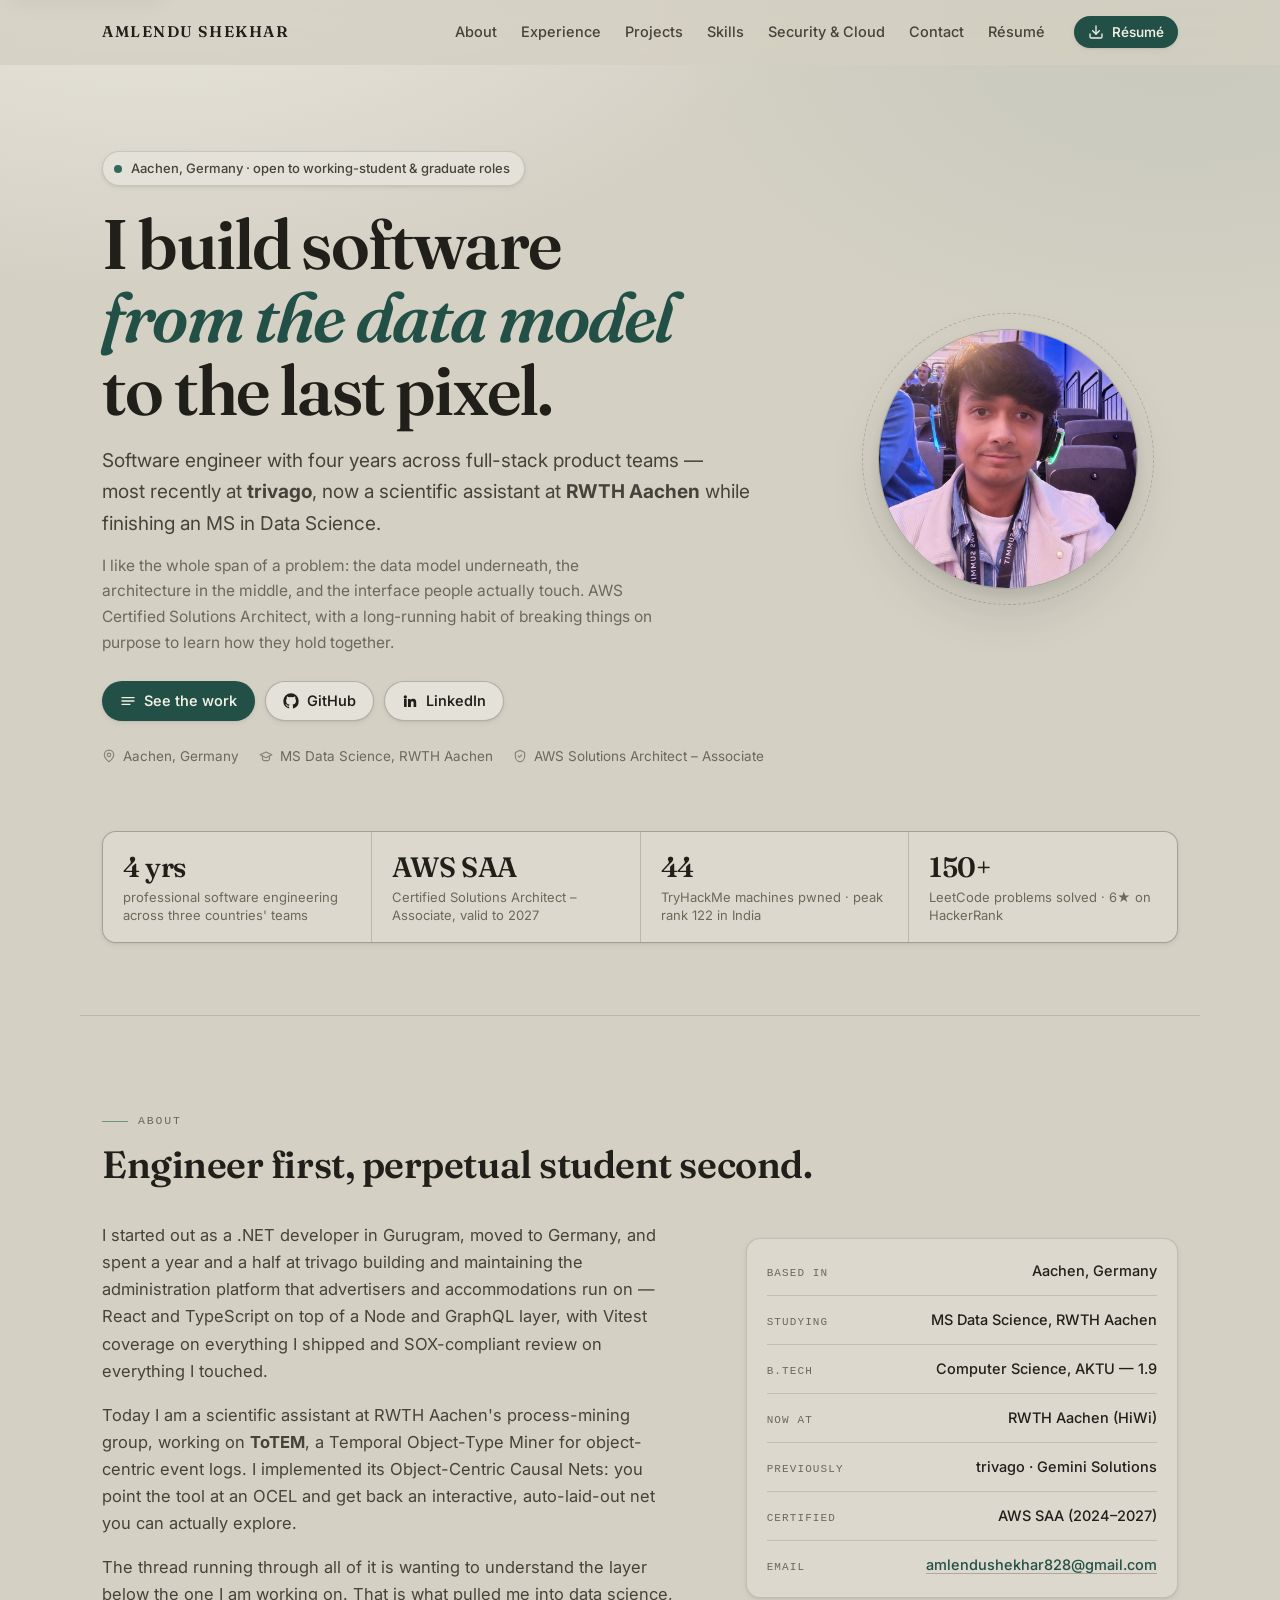
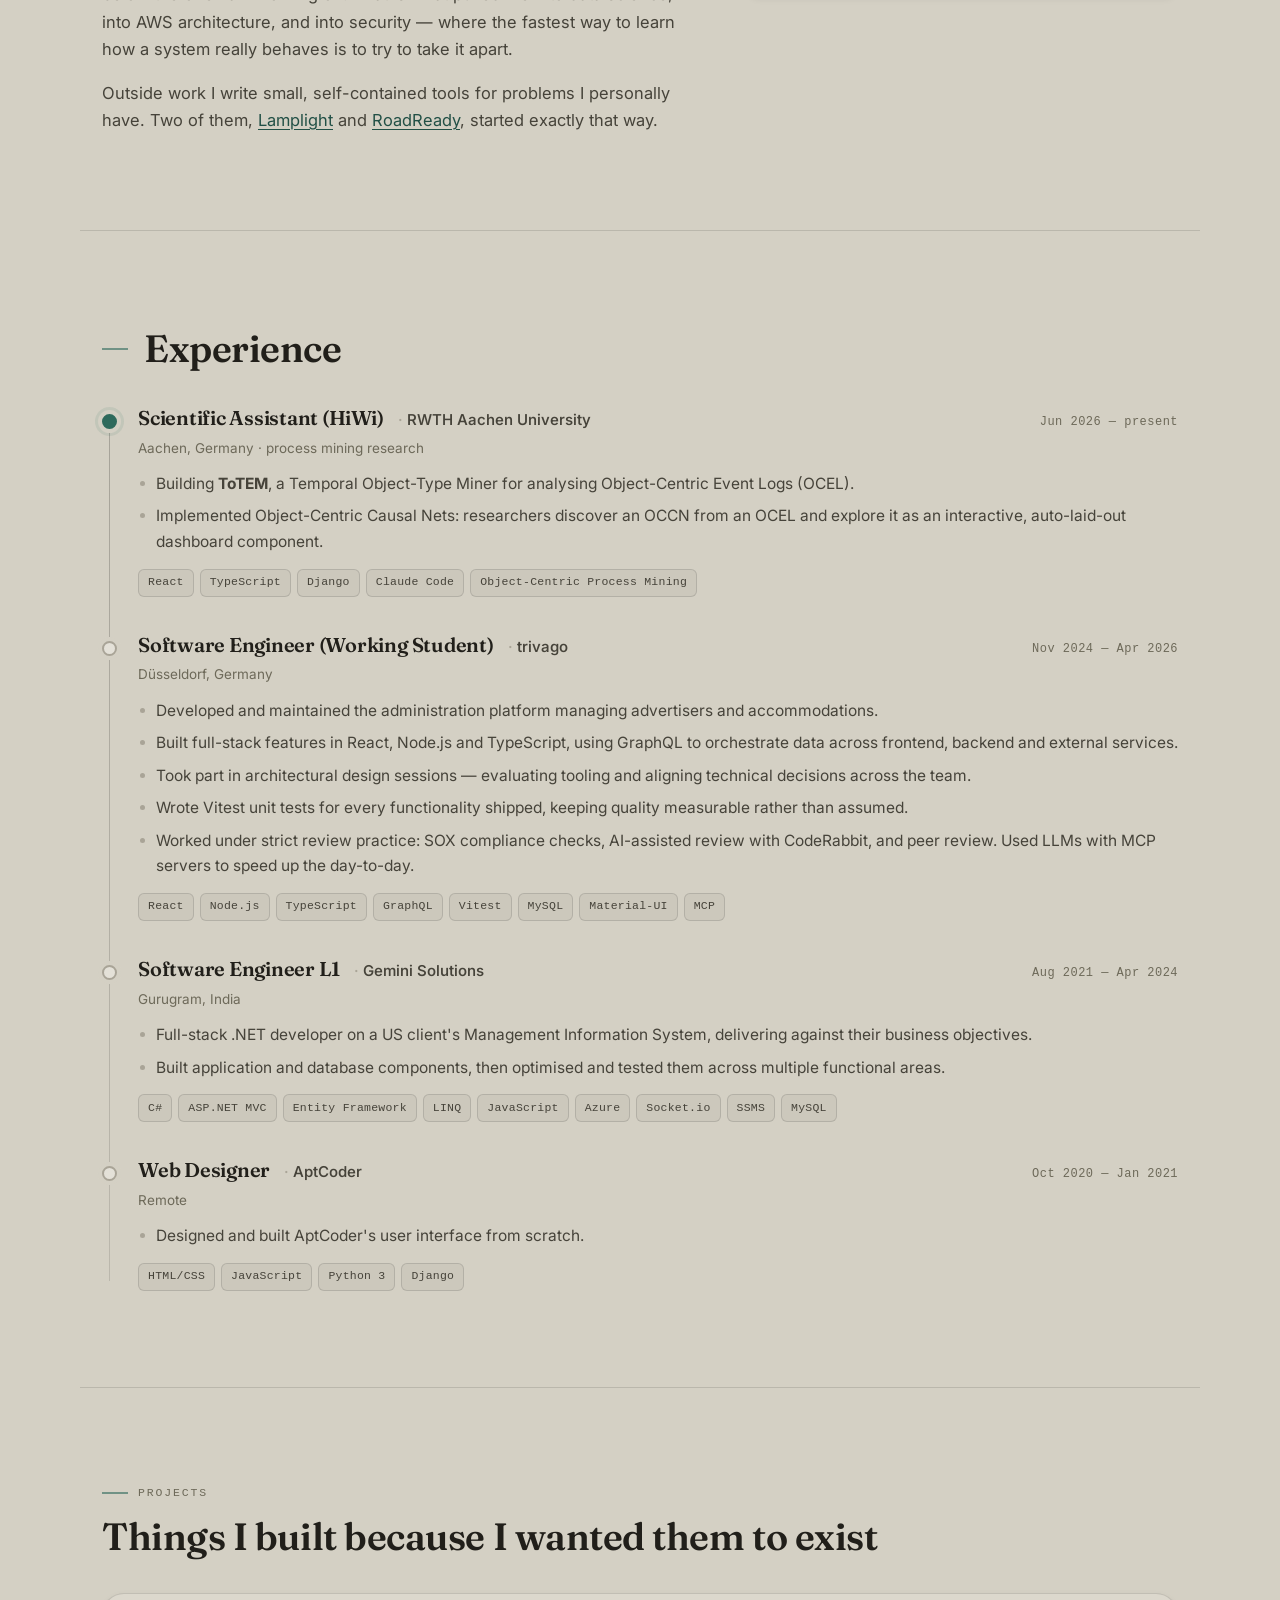
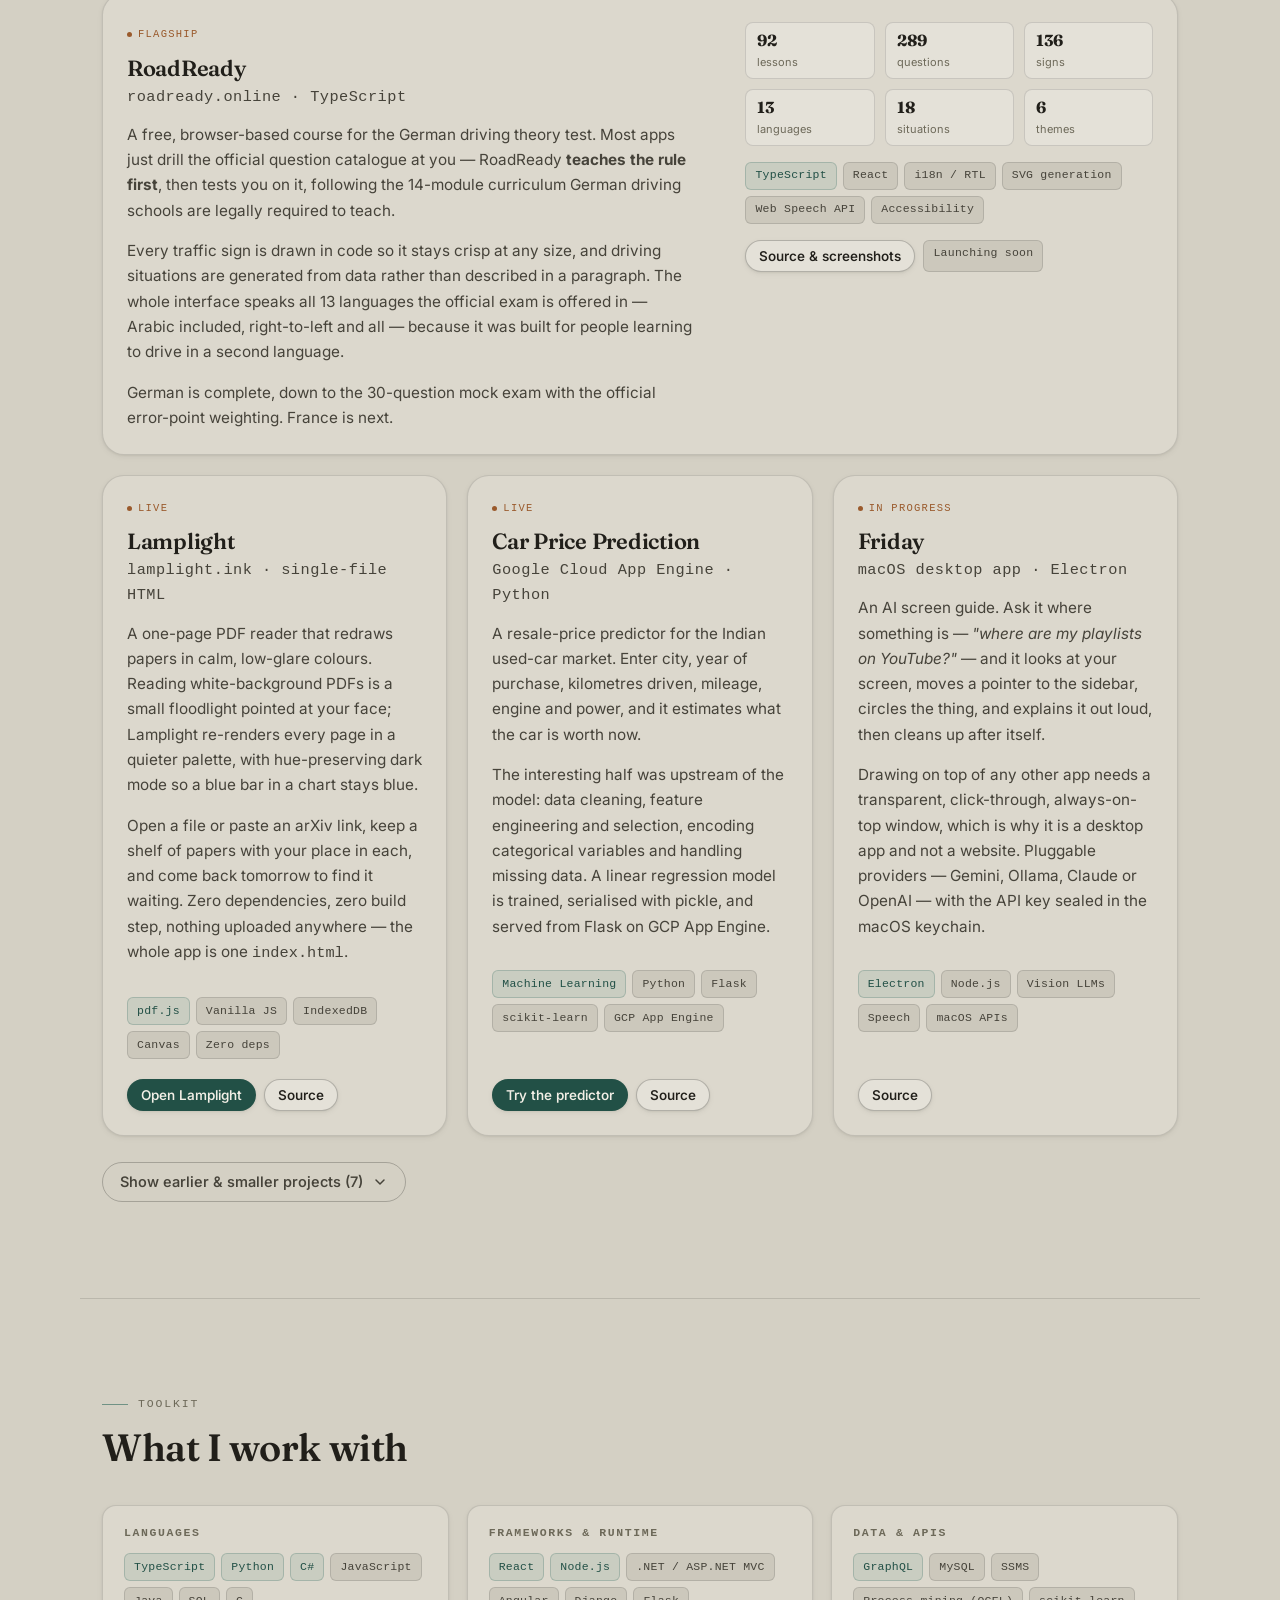
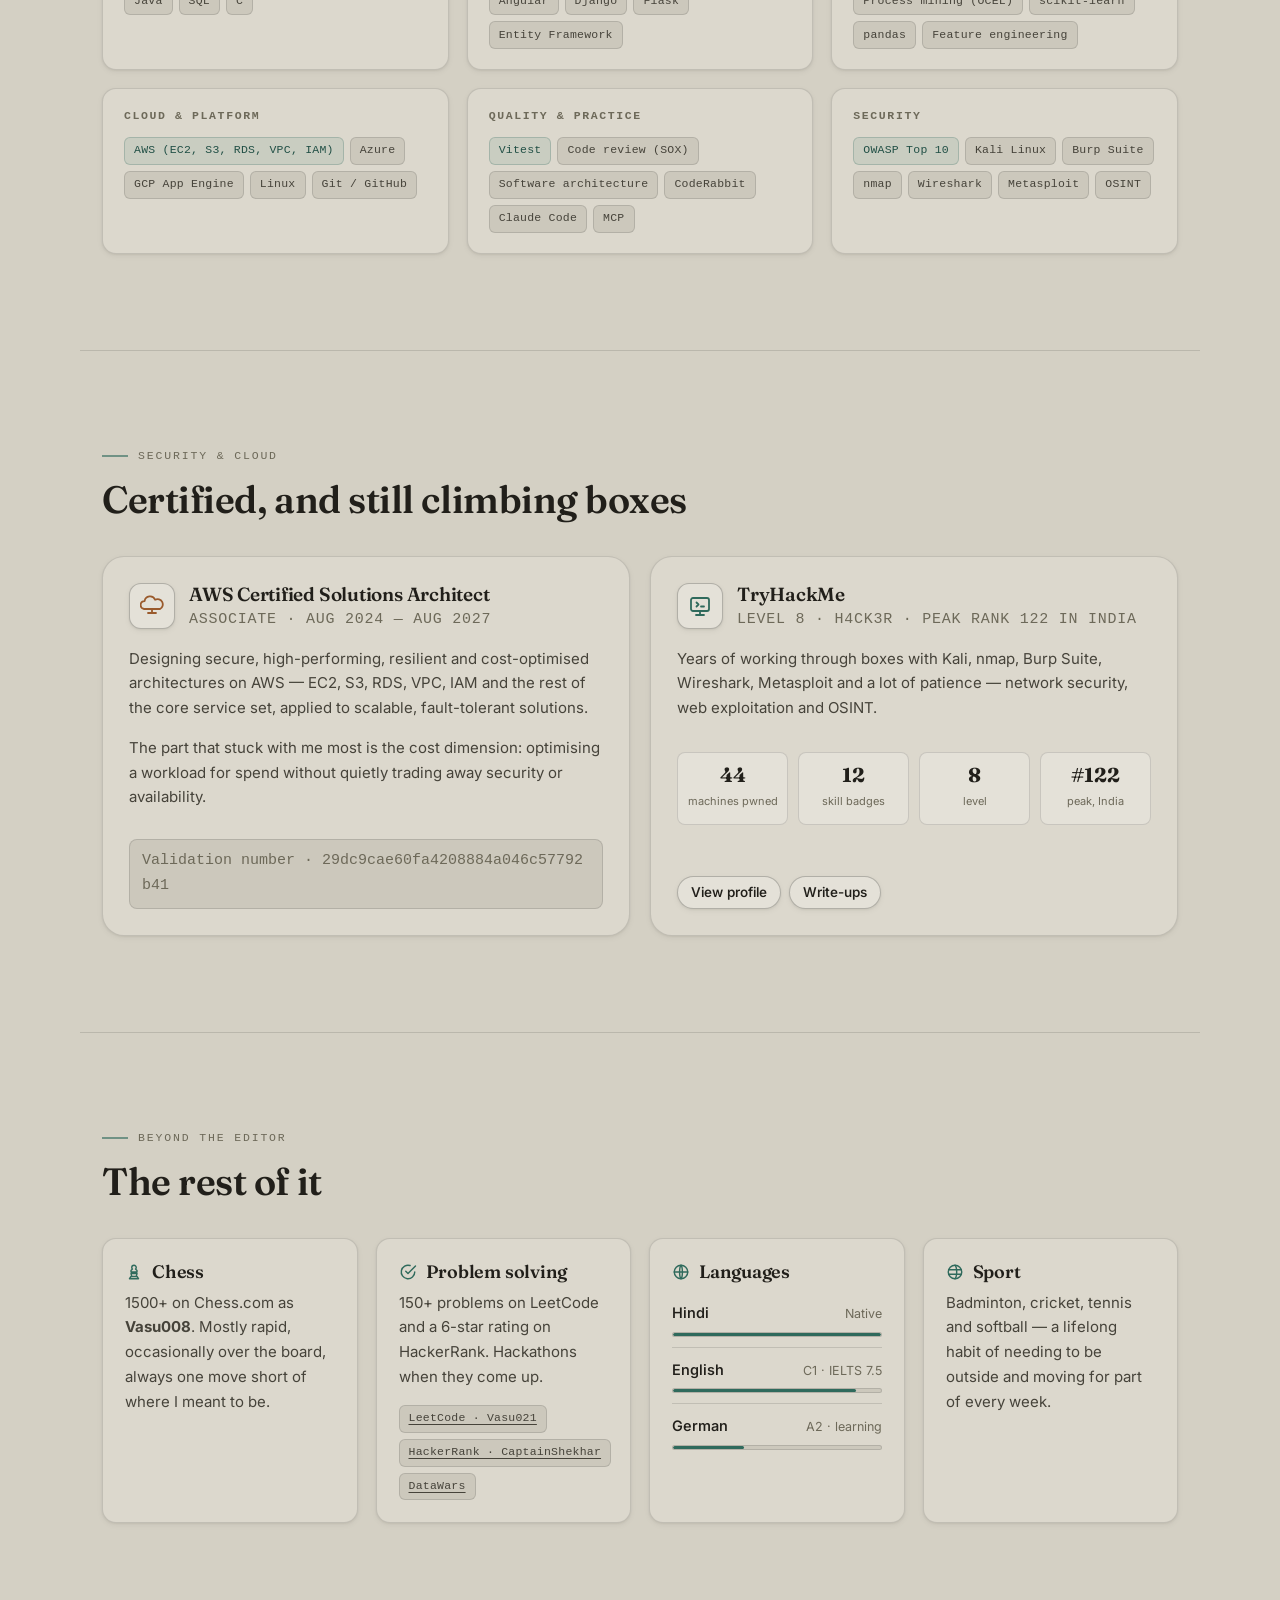
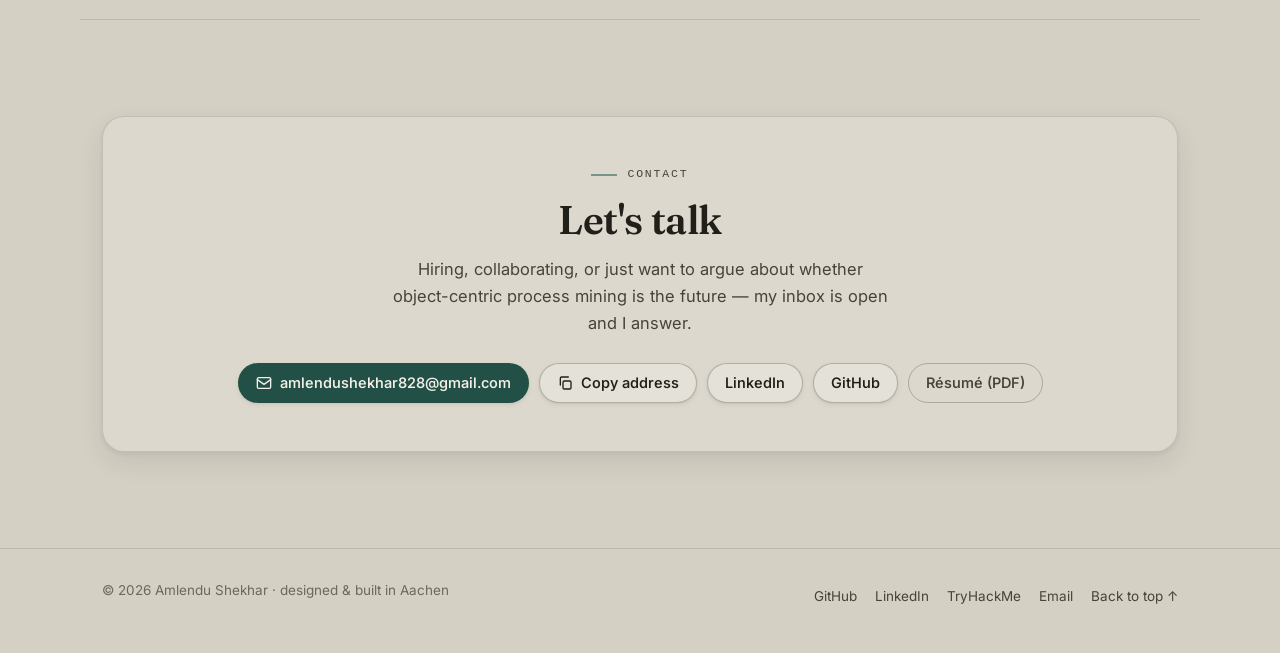
==== commit 3bbff10f: "Rework the hero headline and drop the nav logo mark - Headline is now "I build software from the dat" ====
--- a/index.html
+++ b/index.html
@@ -62,10 +62,7 @@
   <!-- ===================================================== nav ======== -->
   <header class="nav" id="nav">
     <div class="wrap nav-inner">
-      <a class="brand" href="#top">
-        <span class="brand-mark" aria-hidden="true">AS</span>
-        <span>Amlendu Shekhar</span>
-      </a>
+      <a class="brand" href="#top">Amlendu Shekhar</a>
 
       <nav id="nav-links" class="nav-links" aria-label="Sections">
         <a href="#about">About</a>
@@ -104,7 +101,7 @@
             Aachen, Germany · open to working-student &amp; graduate roles
           </p>
 
-          <h1>I build software <br class="br-wide"><span class="accent">that works</span> <br class="br-wide">and keeps working.</h1>
+          <h1>I build software <br class="br-wide"><span class="accent">from the data model</span> <br class="br-wide">to the last pixel.</h1>
 
           <p class="hero-lede">
             Software engineer with four years across full-stack product teams — most recently at
--- a/assets/styles.css
+++ b/assets/styles.css
@@ -224,29 +224,18 @@
 }
 
 .brand {
-  display: inline-flex;
-  align-items: center;
-  gap: 10px;
   font-family: var(--serif);
-  font-size: 17px;
+  font-size: 15.5px;
   font-weight: 600;
+  text-transform: uppercase;
+  letter-spacing: 0.1em;
   color: var(--ink);
   text-decoration: none;
   margin-right: auto;
   flex: none;
-}
-.brand-mark {
-  width: 30px; height: 30px;
-  flex: none;
-  display: grid;
-  place-items: center;
-  border-radius: 9px;
-  background: var(--accent-deep);
-  color: var(--stone-100);
-  font-size: 14px;
-  letter-spacing: 0.02em;
-  box-shadow: var(--shadow-sm);
-}
+  transition: color 0.16s ease;
+}
+.brand:hover { color: var(--accent-deep); }
 
 .nav-links {
   display: flex;
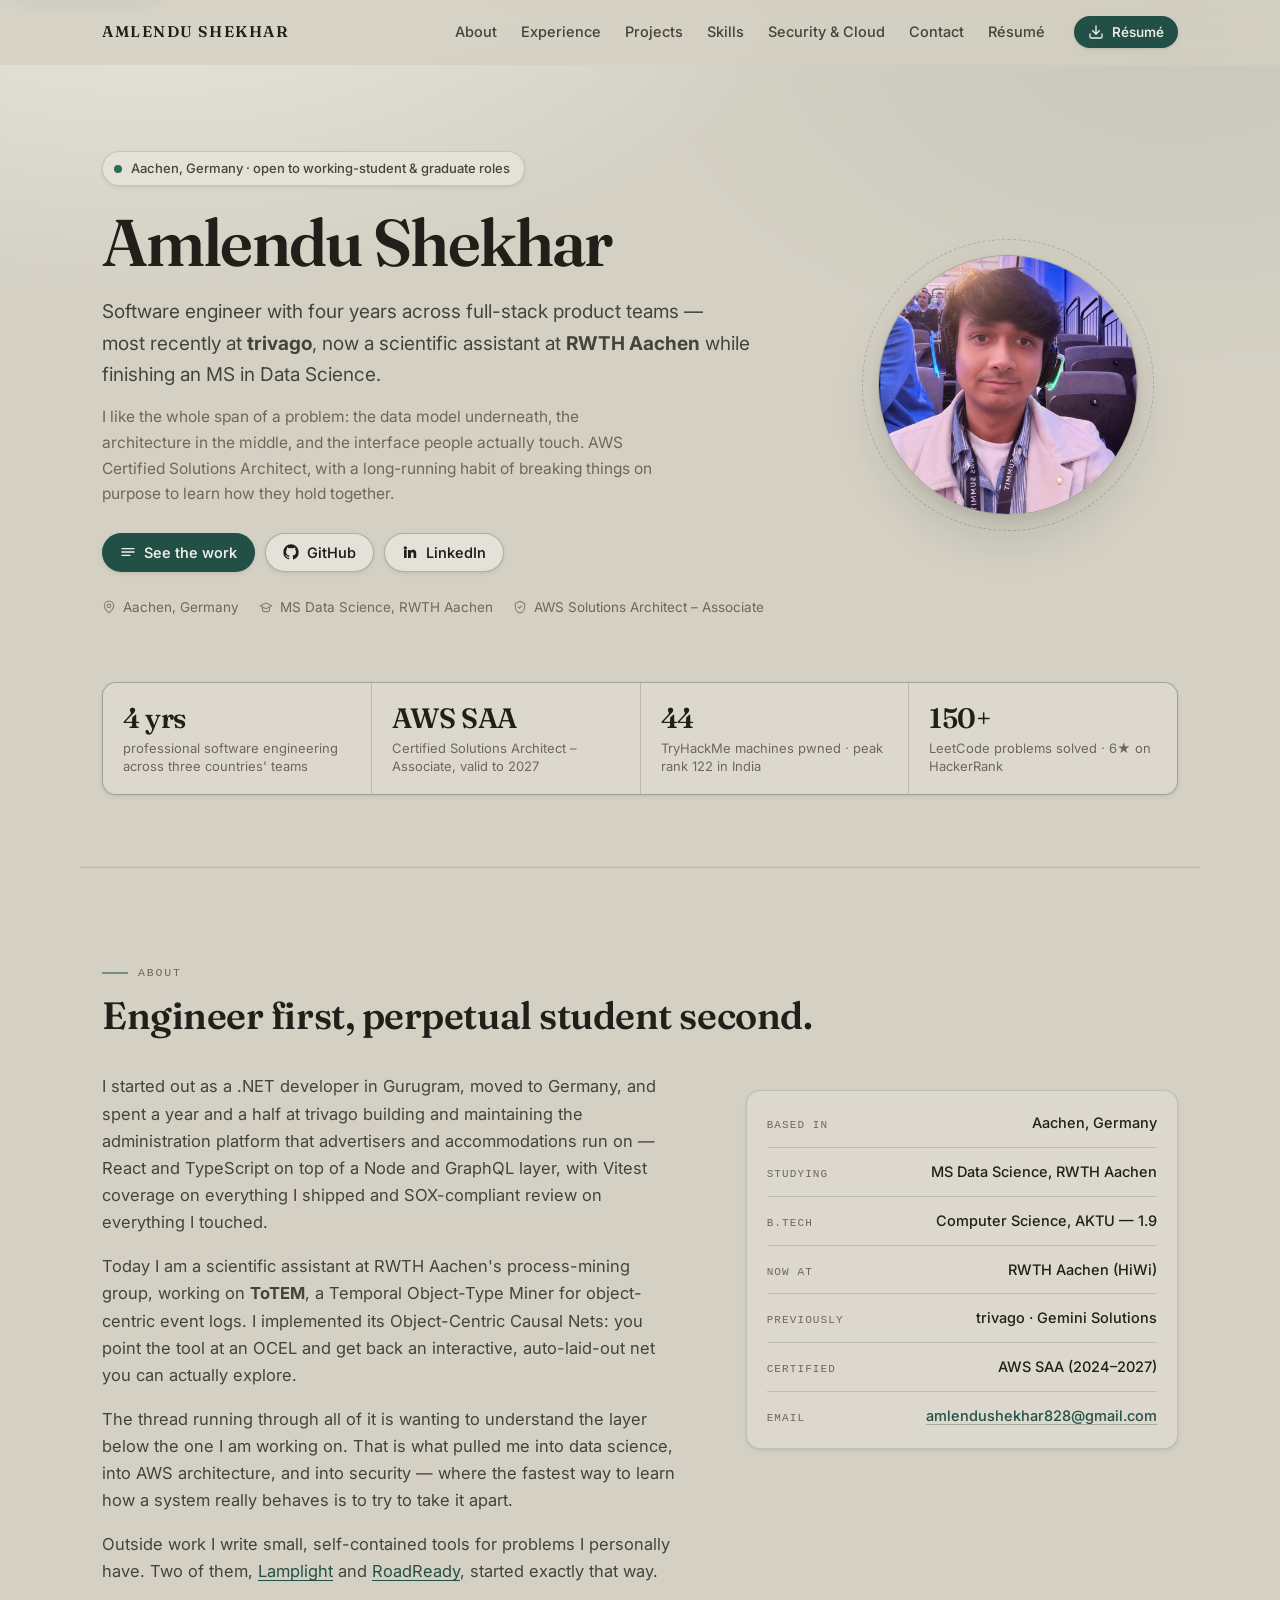
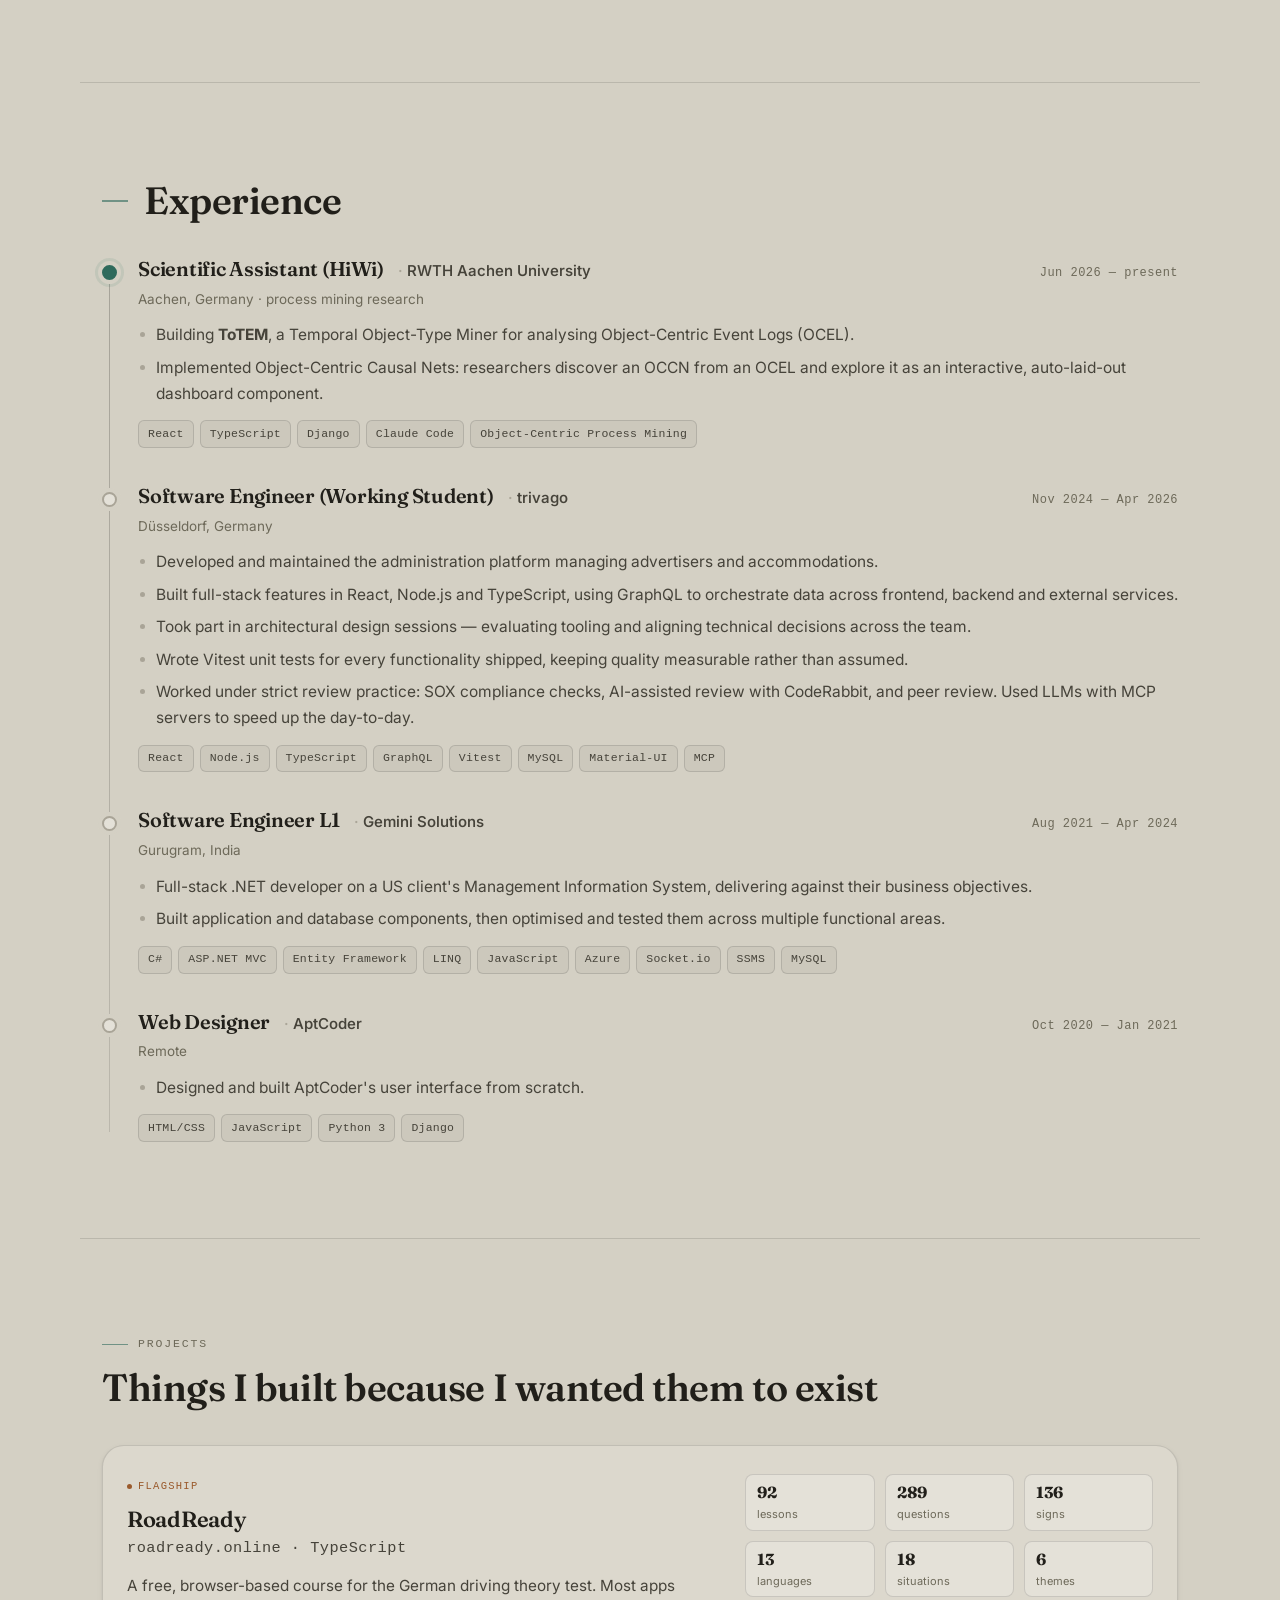
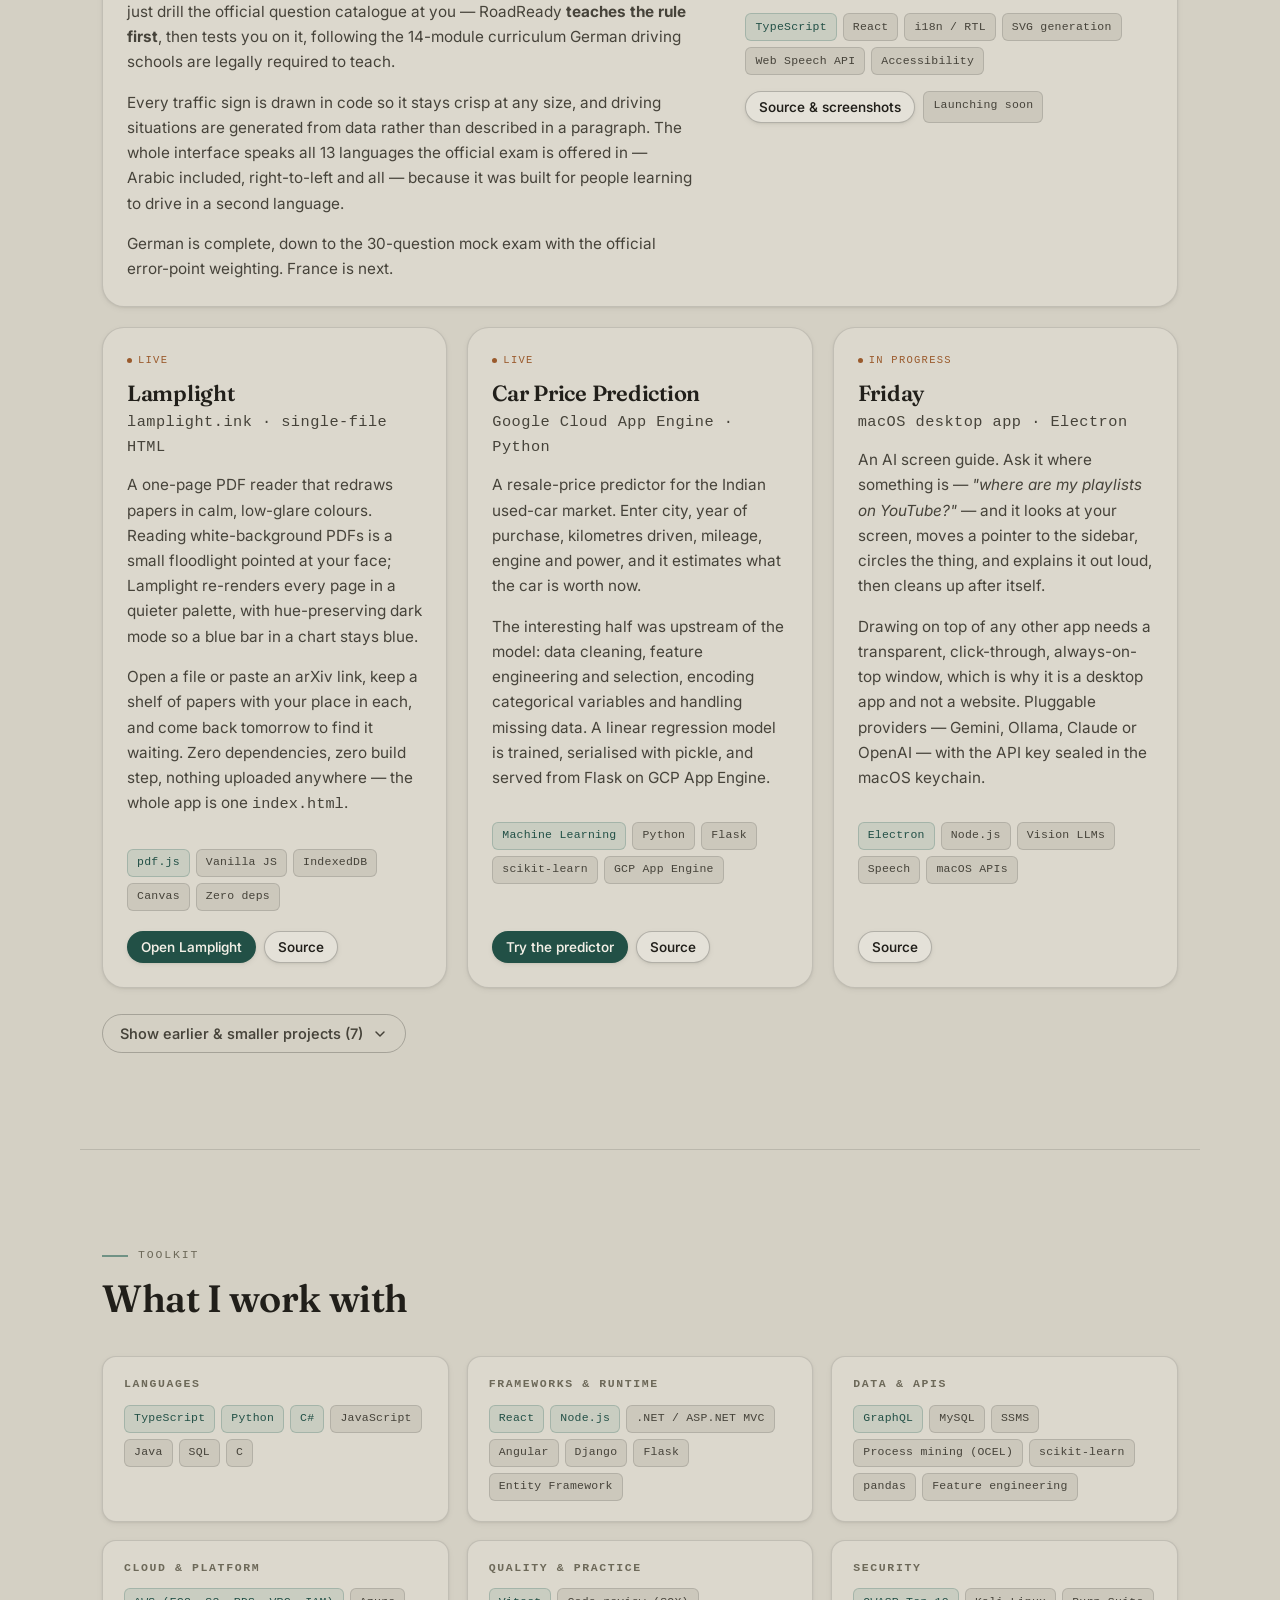
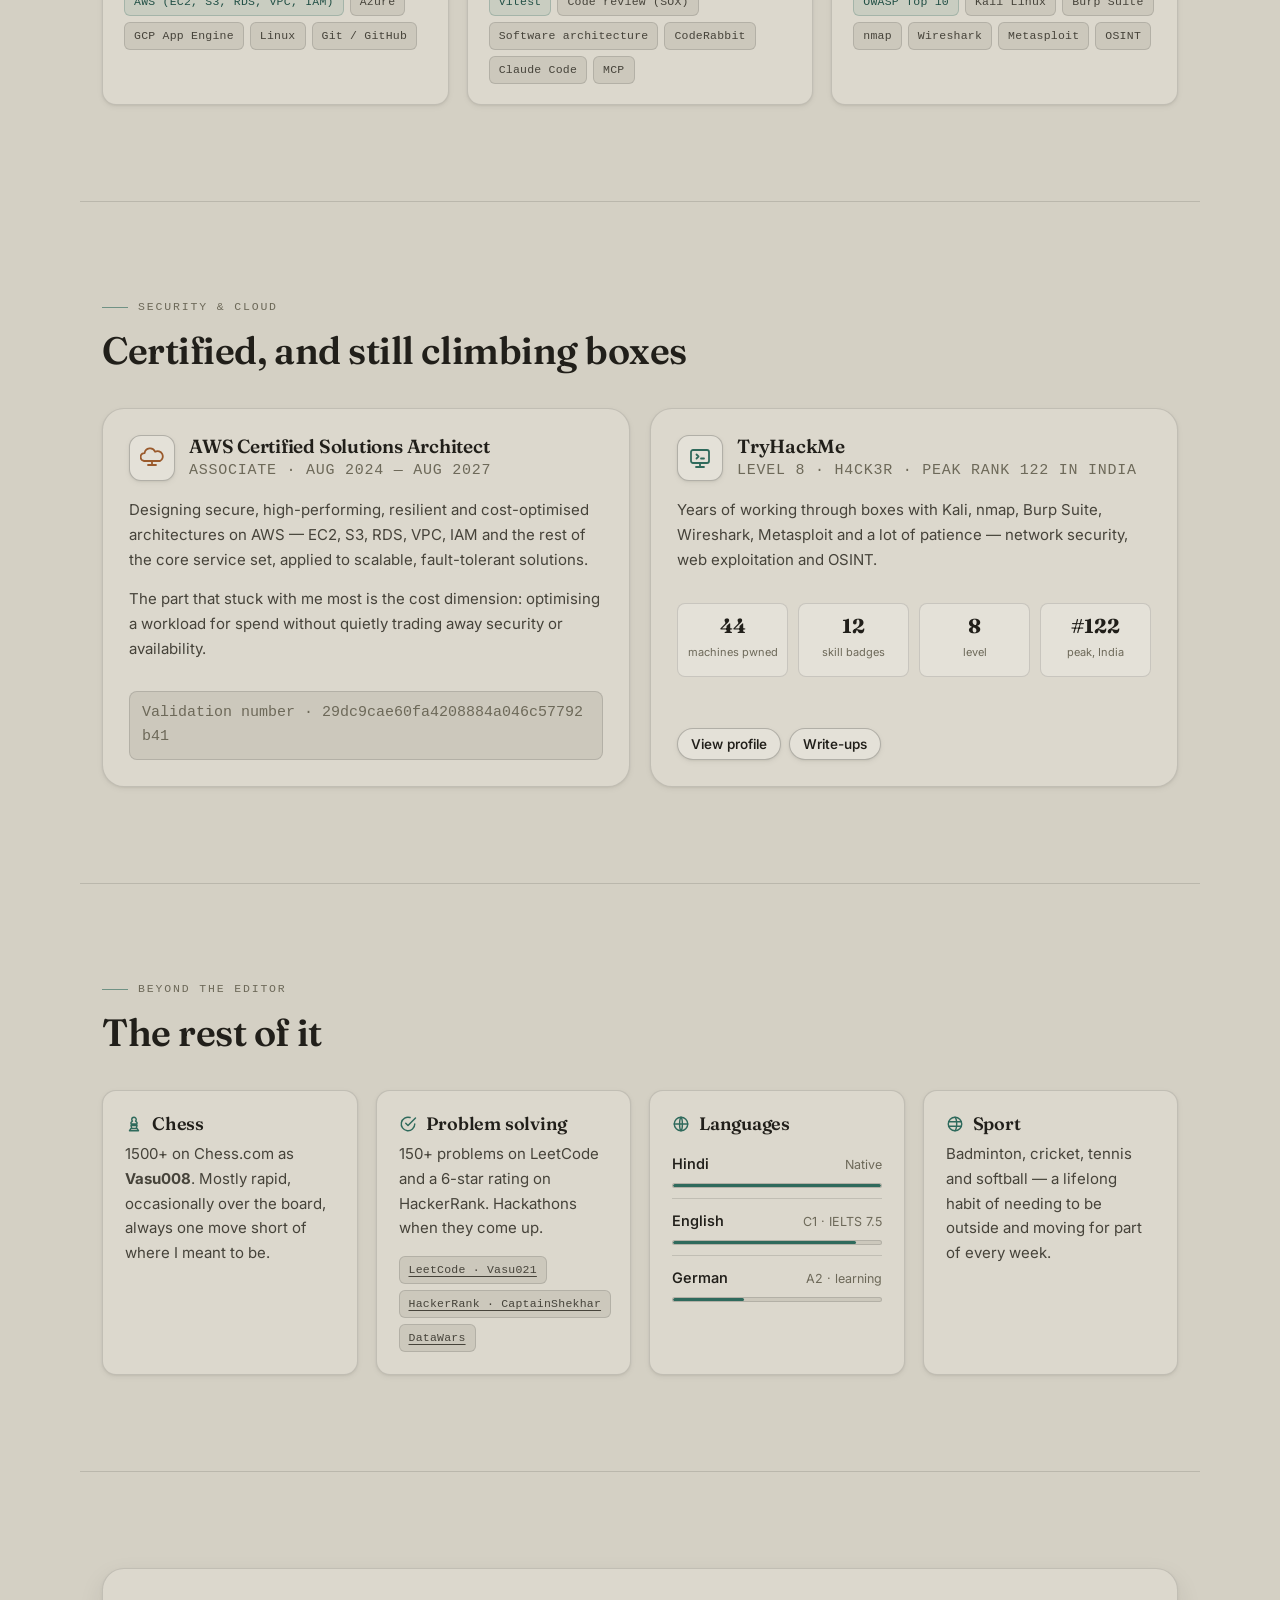
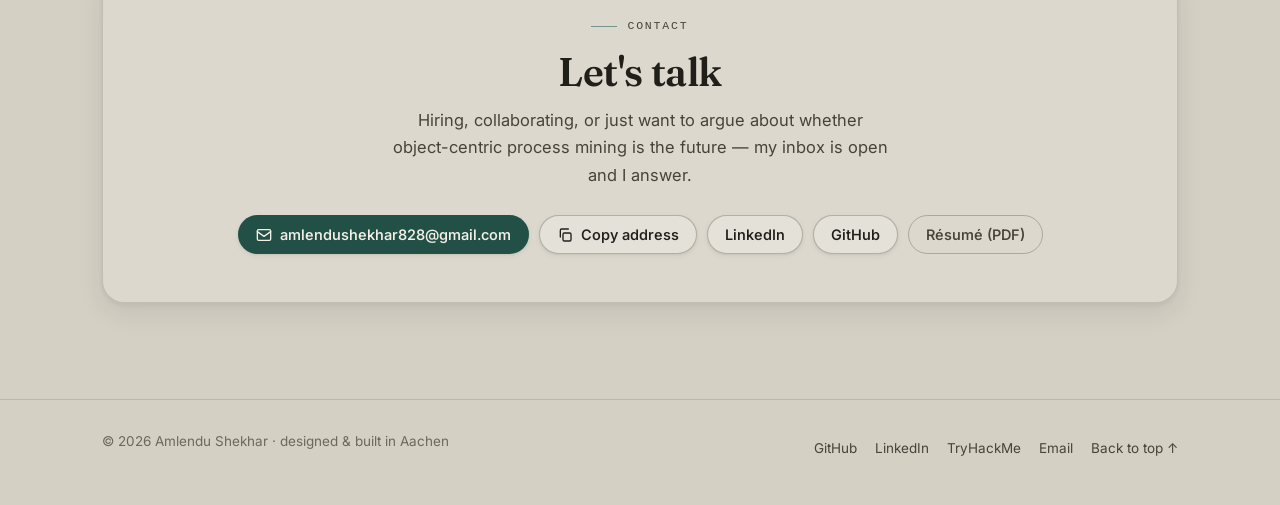
==== commit 915df284: "Drop the hero tagline for the name No punchline: the h1 is just "Amlendu Shekhar", with the lede und" ====
--- a/index.html
+++ b/index.html
@@ -101,7 +101,7 @@
             Aachen, Germany · open to working-student &amp; graduate roles
           </p>
 
-          <h1>I build software <br class="br-wide"><span class="accent">from the data model</span> <br class="br-wide">to the last pixel.</h1>
+          <h1>Amlendu Shekhar</h1>
 
           <p class="hero-lede">
             Software engineer with four years across full-stack product teams — most recently at
--- a/assets/styles.css
+++ b/assets/styles.css
@@ -378,15 +378,11 @@
 }
 
 .hero h1 {
-  font-size: clamp(40px, 7.4vw, 70px);
-  line-height: 1.04;
-  letter-spacing: -0.026em;
+  font-size: clamp(40px, 7vw, 66px);
+  line-height: 1.06;
+  letter-spacing: -0.028em;
   margin: 0 0 18px;
-}
-.hero h1 .accent {
-  font-style: italic;
-  color: var(--accent-deep);
-  font-variation-settings: "SOFT" 20, "WONK" 1;
+  text-wrap: balance;
 }
 
 .hero-lede {
@@ -1094,8 +1090,6 @@
 }
 
 @media (max-width: 600px) {
-  .hero h1 { text-wrap: balance; }
-  .hero h1 .br-wide { display: none; }
   .rank-row { grid-template-columns: repeat(2, minmax(0, 1fr)); }
 }
 
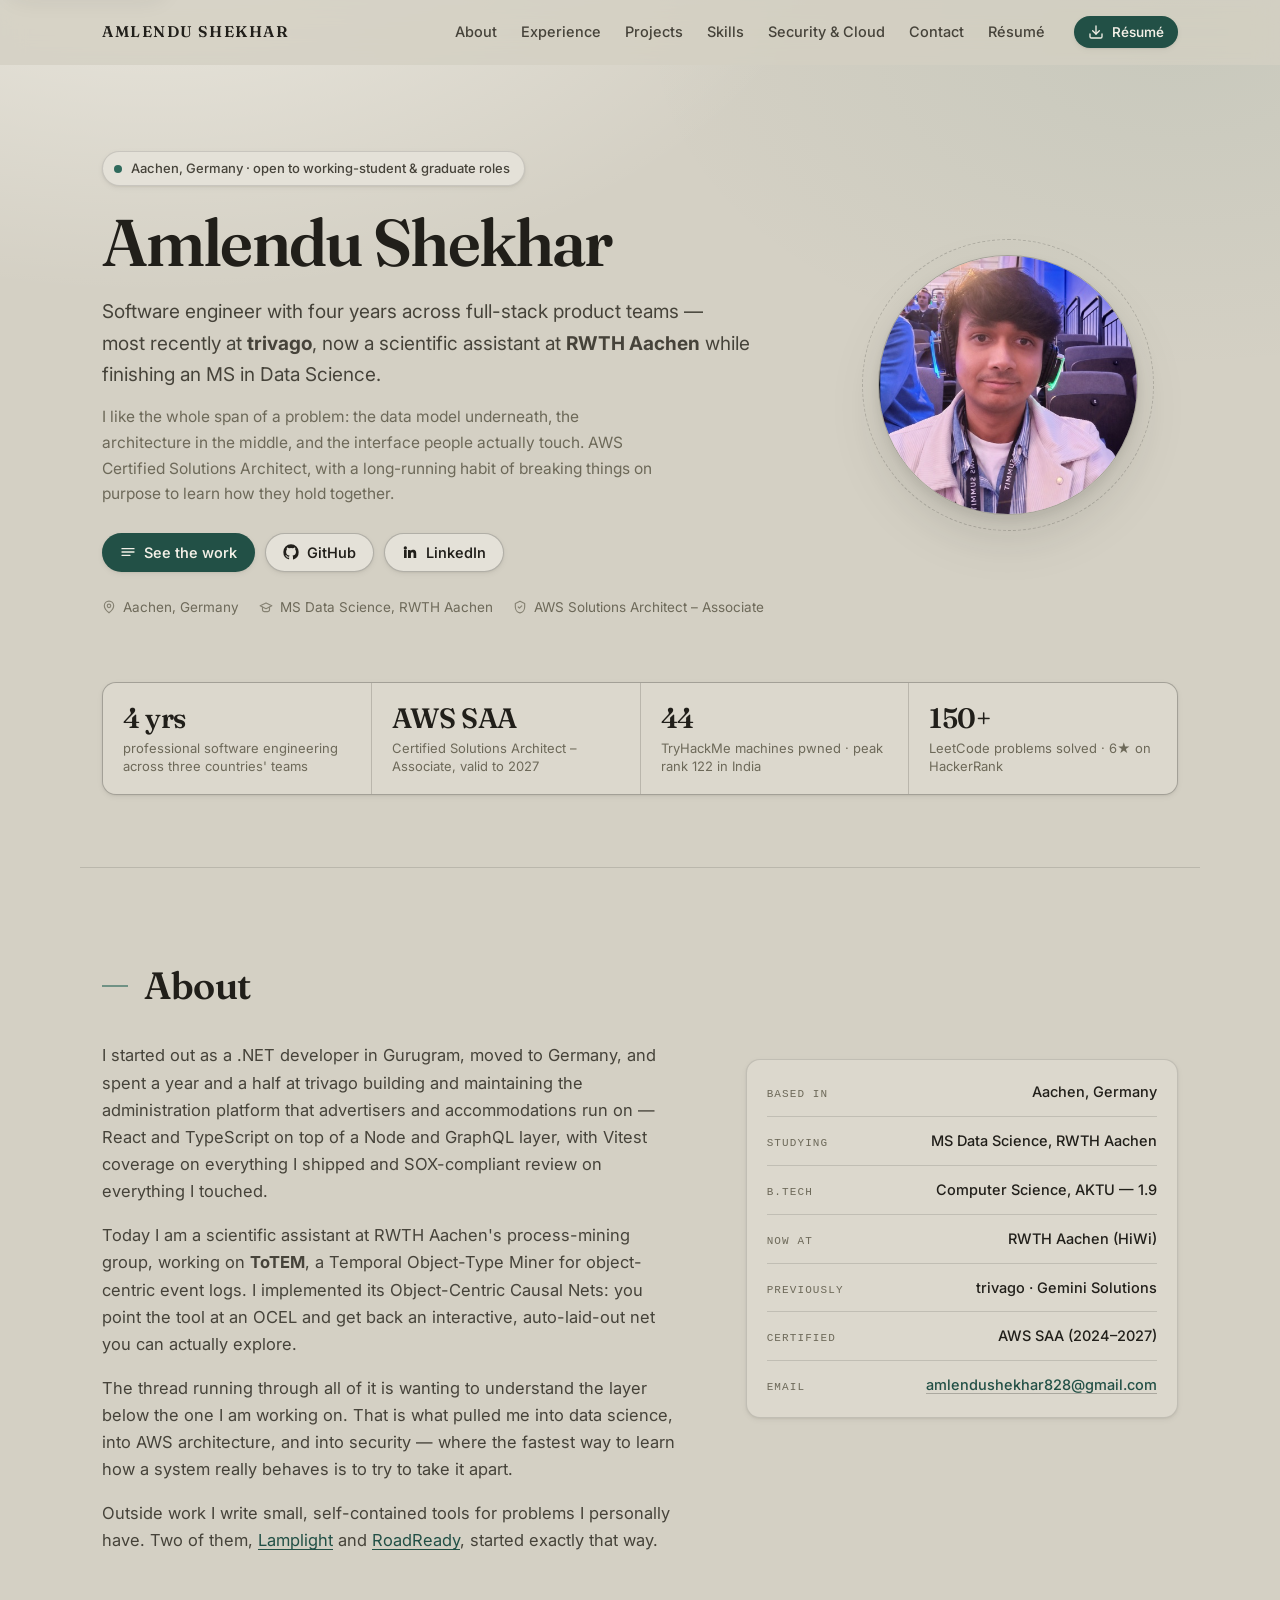
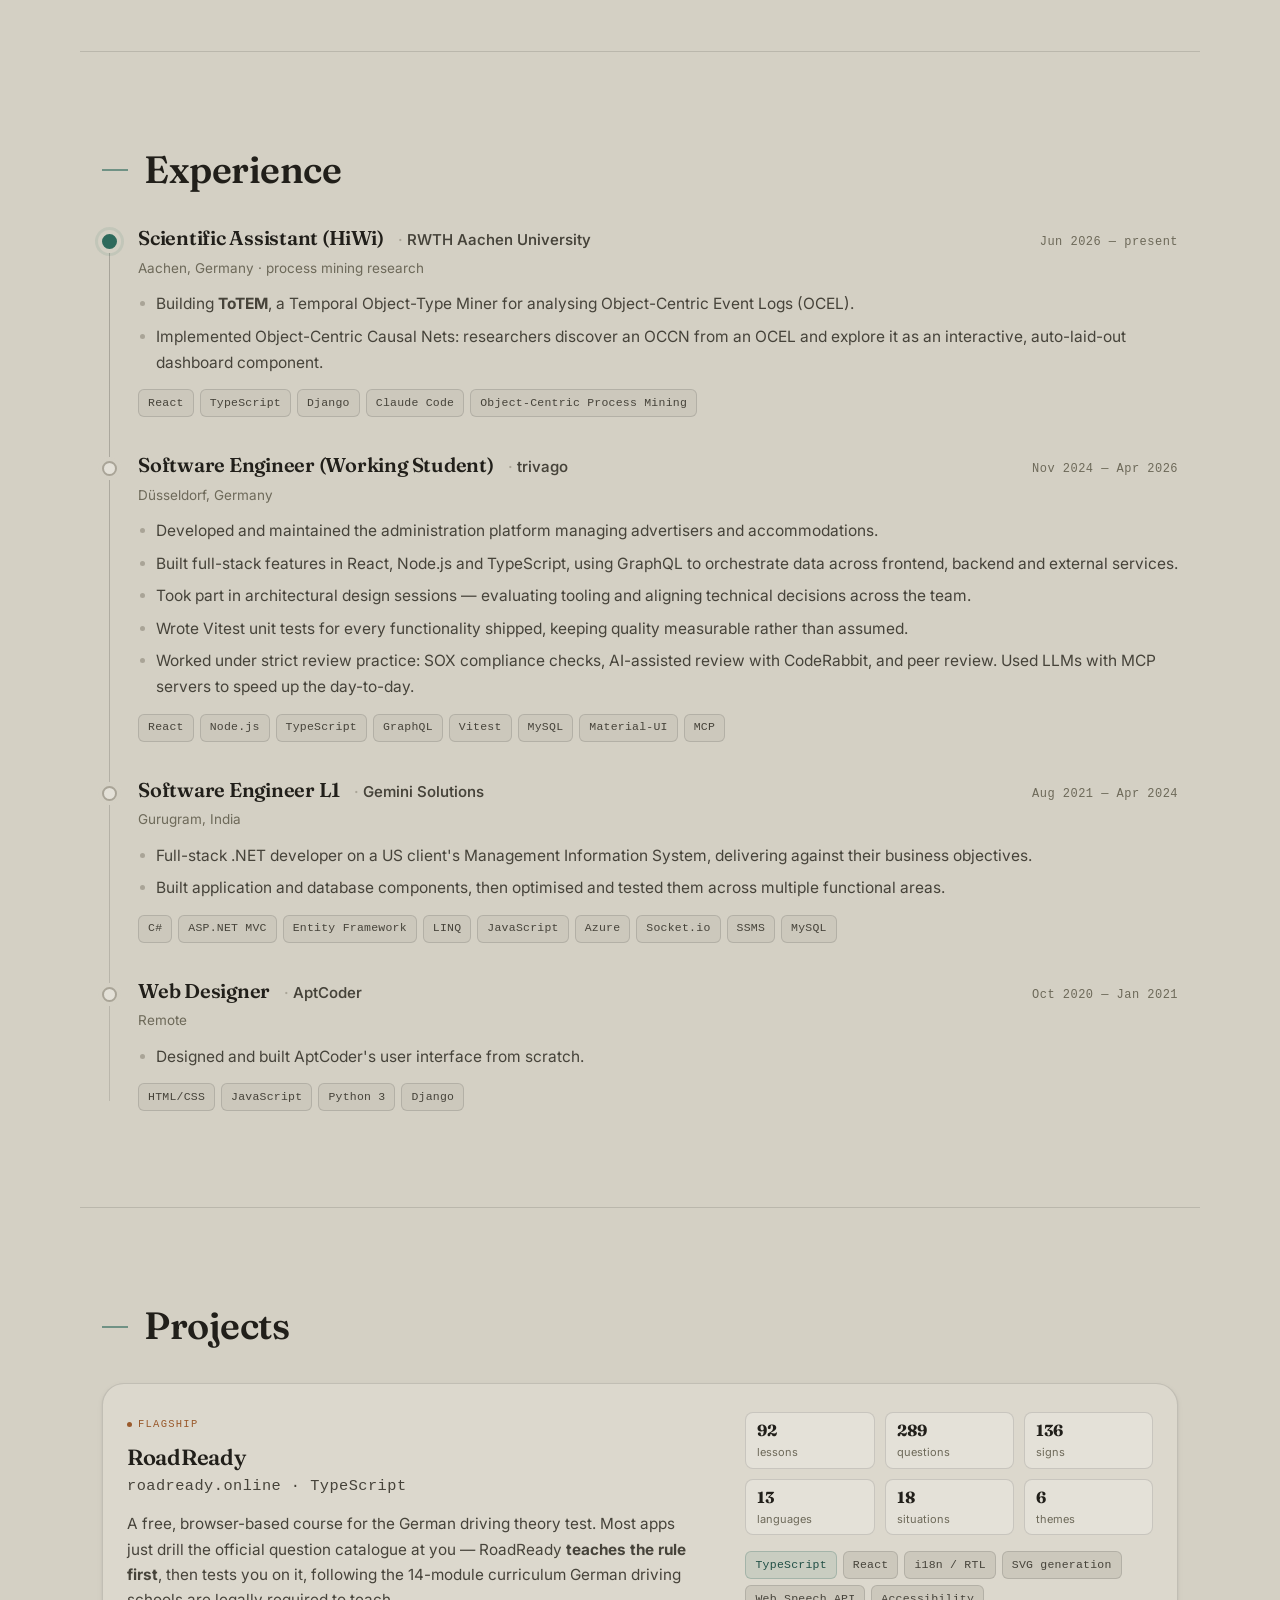
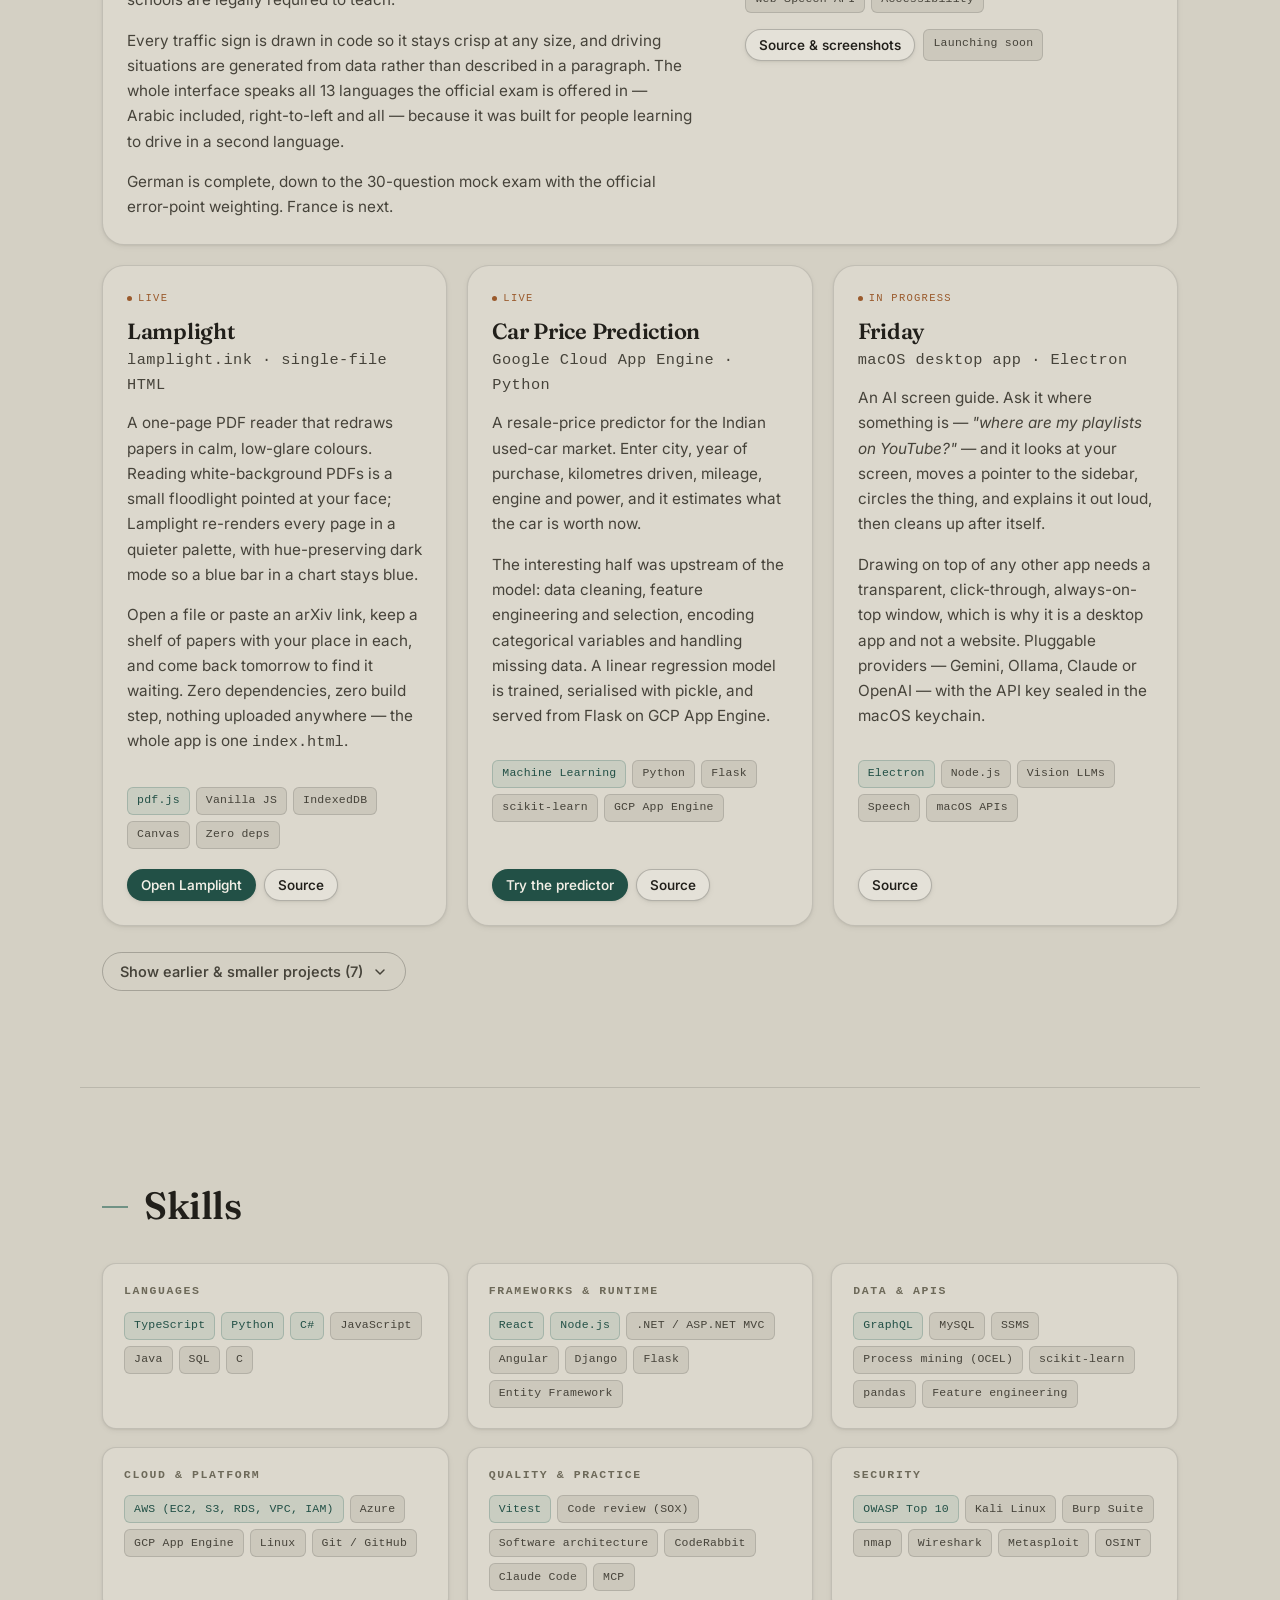
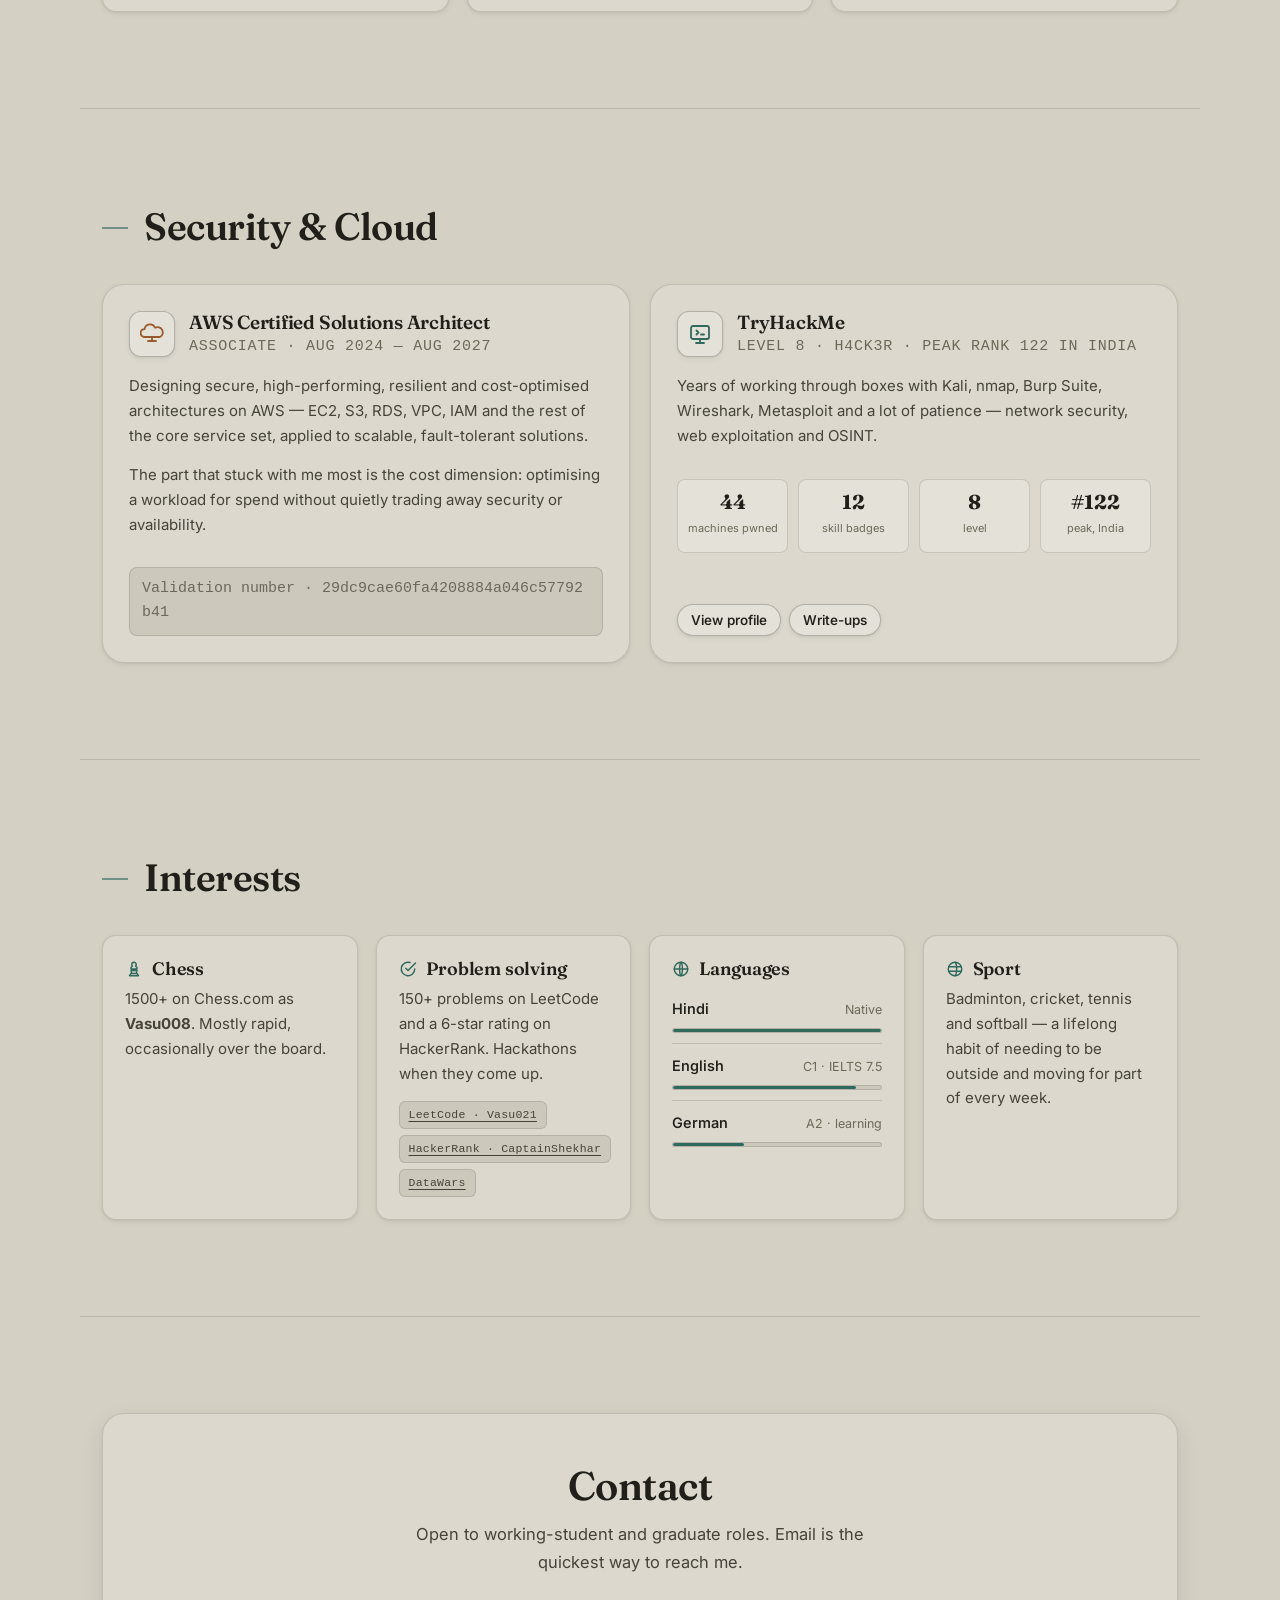
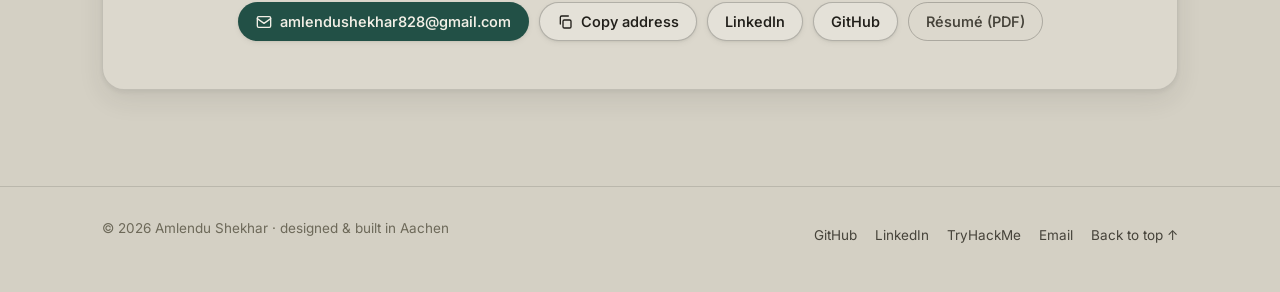
==== commit cb0ccb2a: "Strip the punchlines out of the copy Every section heading is now just its name — About, Experience," ====
--- a/index.html
+++ b/index.html
@@ -185,8 +185,7 @@
     <section class="section wrap reveal" id="about">
       <div class="section-head">
         <div>
-          <p class="eyebrow">About</p>
-          <h2>Engineer first, perpetual student second.</h2>
+          <h2 class="h2-rule">About</h2>
         </div>
       </div>
 
@@ -324,8 +323,7 @@
     <section class="section wrap reveal" id="projects">
       <div class="section-head">
         <div>
-          <p class="eyebrow">Projects</p>
-          <h2>Things I built because I wanted them to exist</h2>
+          <h2 class="h2-rule">Projects</h2>
         </div>
       </div>
 
@@ -536,8 +534,8 @@
               </svg>
             </strong>
             <em>Web · utility</em>
-            <span>Roll one to six dice in the browser. Built for the evening someone lost the dice from the
-              Ludo box.</span>
+            <span>Roll one to six dice in the browser, for board games when the real dice have gone
+              missing.</span>
           </a>
 
           <a class="mini" href="https://github.com/Vasu021/angular-login-register" target="_blank" rel="noopener">
@@ -560,8 +558,7 @@
     <section class="section wrap reveal" id="skills">
       <div class="section-head">
         <div>
-          <p class="eyebrow">Toolkit</p>
-          <h2>What I work with</h2>
+          <h2 class="h2-rule">Skills</h2>
         </div>
       </div>
 
@@ -625,8 +622,7 @@
     <section class="section wrap reveal" id="credentials">
       <div class="section-head">
         <div>
-          <p class="eyebrow">Security &amp; Cloud</p>
-          <h2>Certified, and still climbing boxes</h2>
+          <h2 class="h2-rule">Security &amp; Cloud</h2>
         </div>
       </div>
 
@@ -697,8 +693,7 @@
     <section class="section wrap reveal" id="beyond">
       <div class="section-head">
         <div>
-          <p class="eyebrow">Beyond the editor</p>
-          <h2>The rest of it</h2>
+          <h2 class="h2-rule">Interests</h2>
         </div>
       </div>
 
@@ -712,8 +707,7 @@
             </svg>
             Chess
           </h3>
-          <p>1500+ on Chess.com as <strong>Vasu008</strong>. Mostly rapid, occasionally over the board, always
-            one move short of where I meant to be.</p>
+          <p>1500+ on Chess.com as <strong>Vasu008</strong>. Mostly rapid, occasionally over the board.</p>
         </div>
 
         <div class="beyond">
@@ -776,11 +770,9 @@
     <!-- ================================================ contact ======= -->
     <section class="section wrap reveal" id="contact">
       <div class="contact">
-        <p class="eyebrow" style="justify-content:center">Contact</p>
-        <h2>Let's talk</h2>
+        <h2>Contact</h2>
         <p>
-          Hiring, collaborating, or just want to argue about whether object-centric process mining is the
-          future — my inbox is open and I answer.
+          Open to working-student and graduate roles. Email is the quickest way to reach me.
         </p>
         <div class="contact-actions">
           <a class="btn btn-primary" href="mailto:amlendushekhar828@gmail.com">
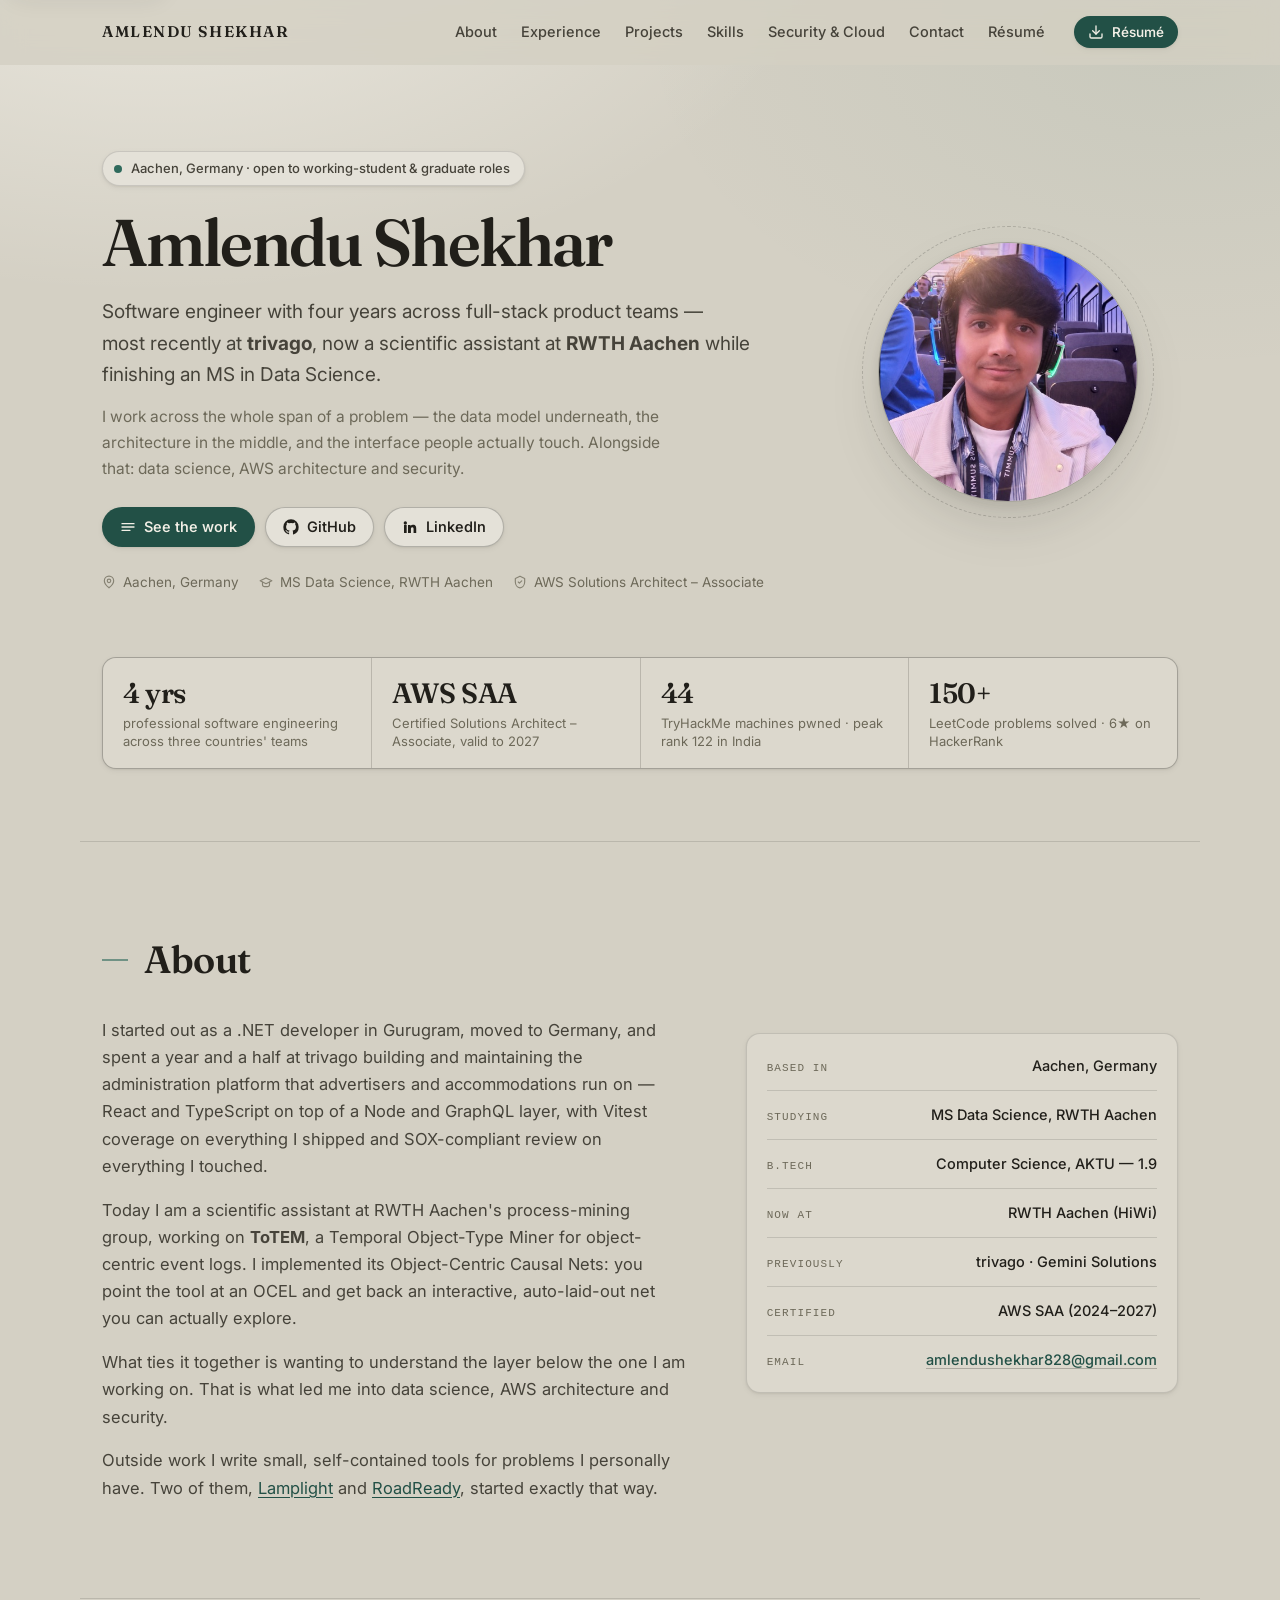
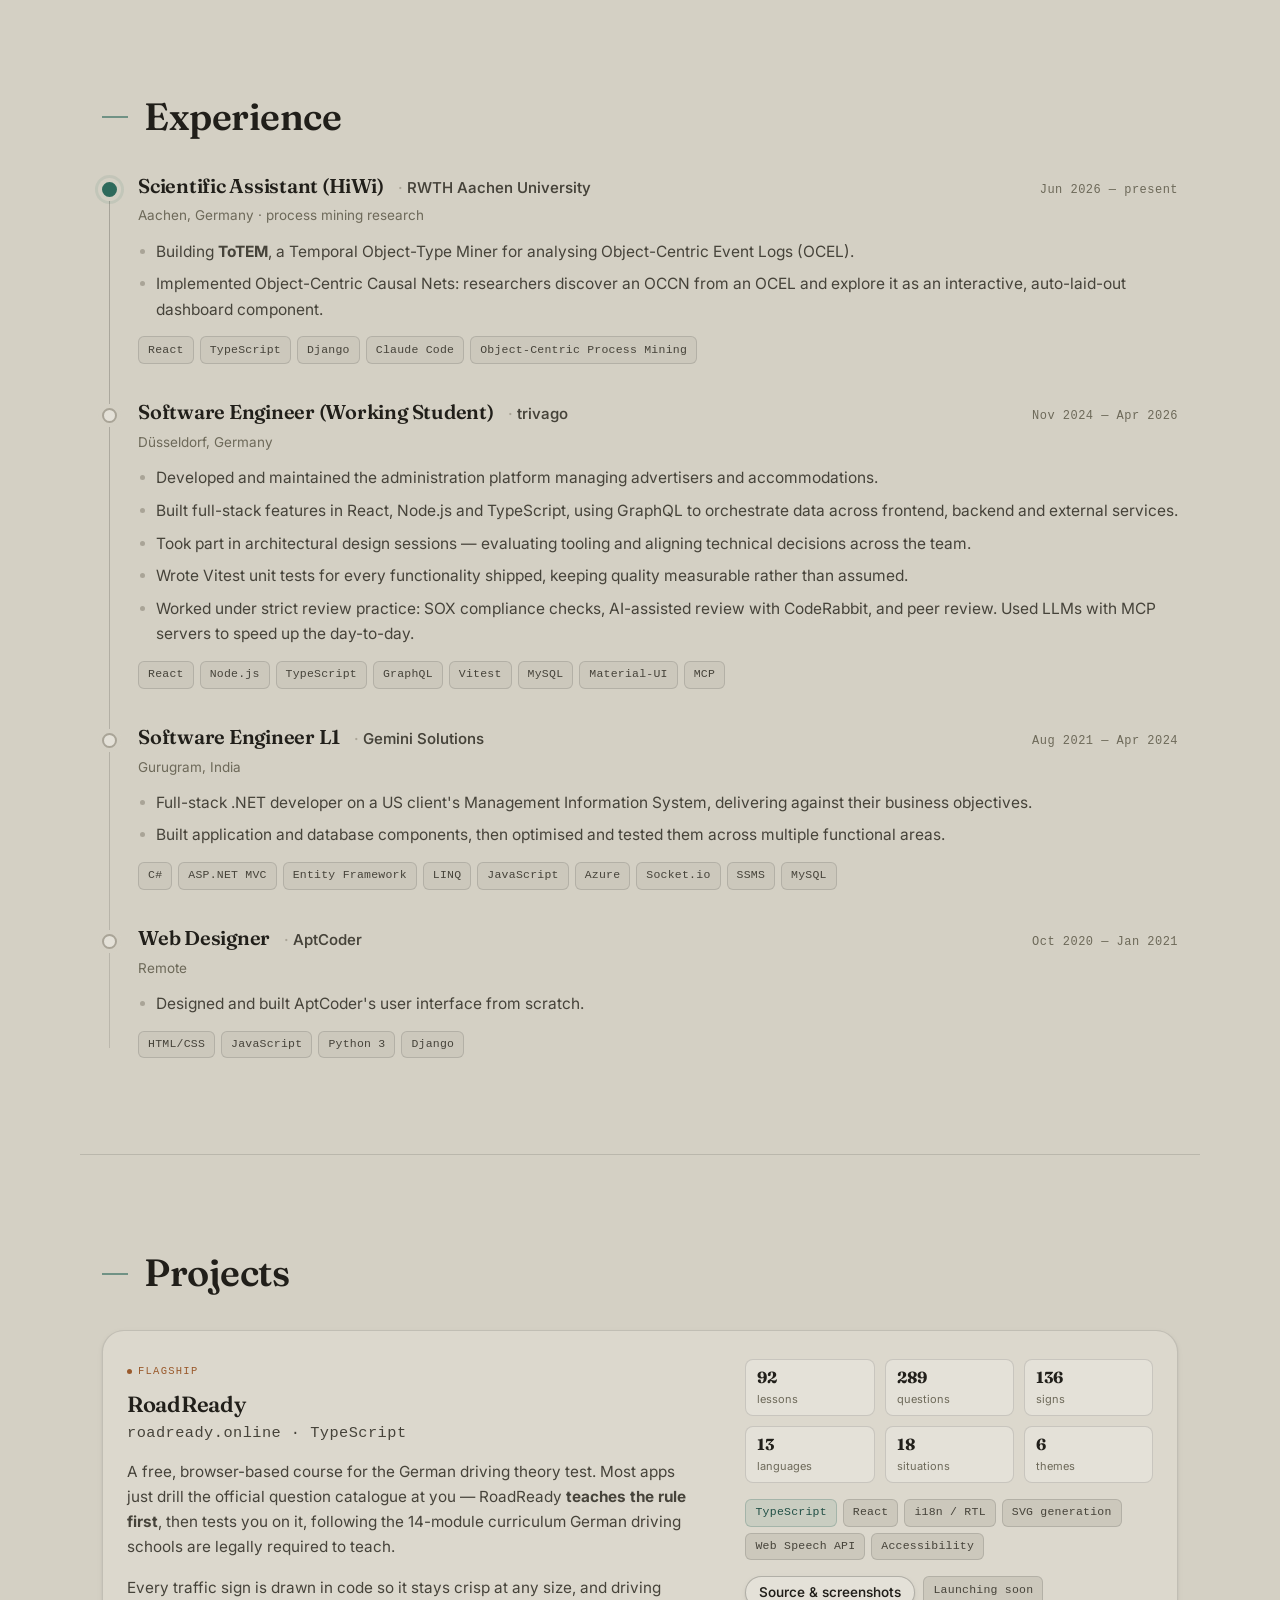
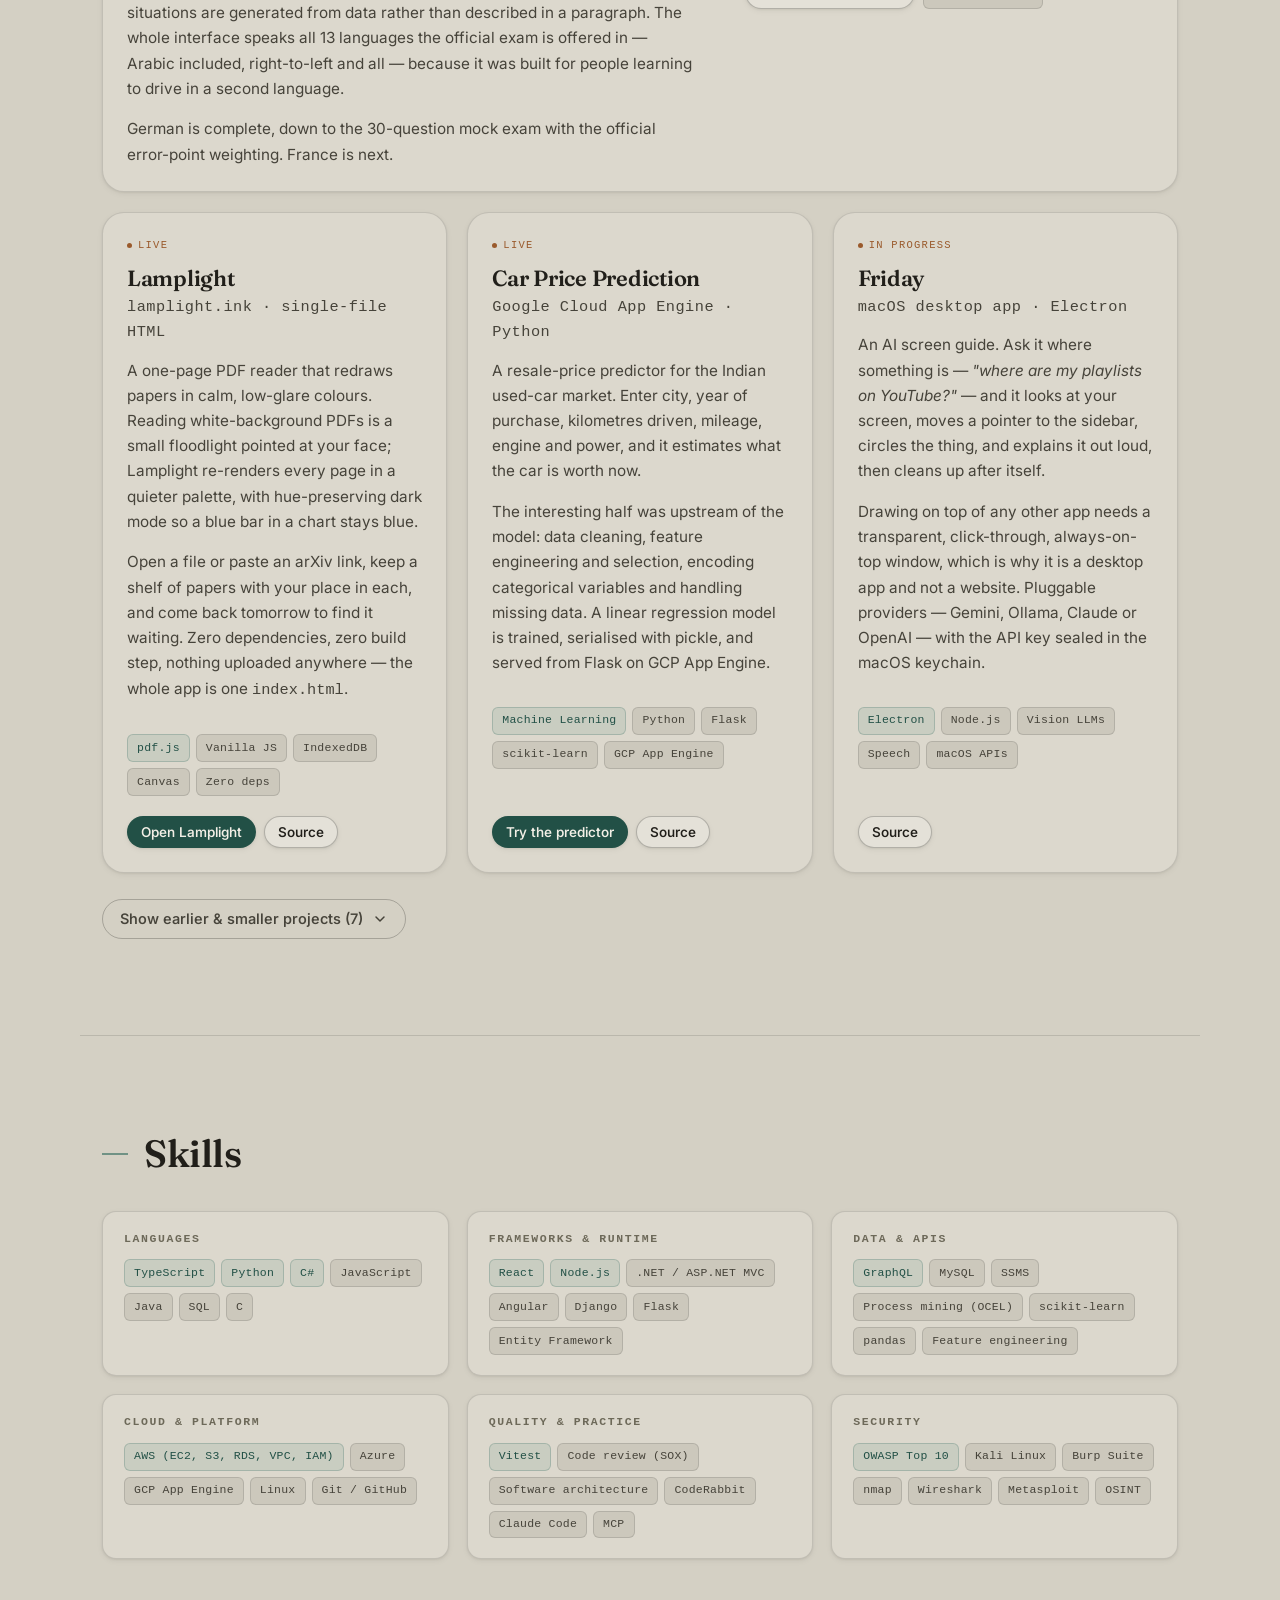
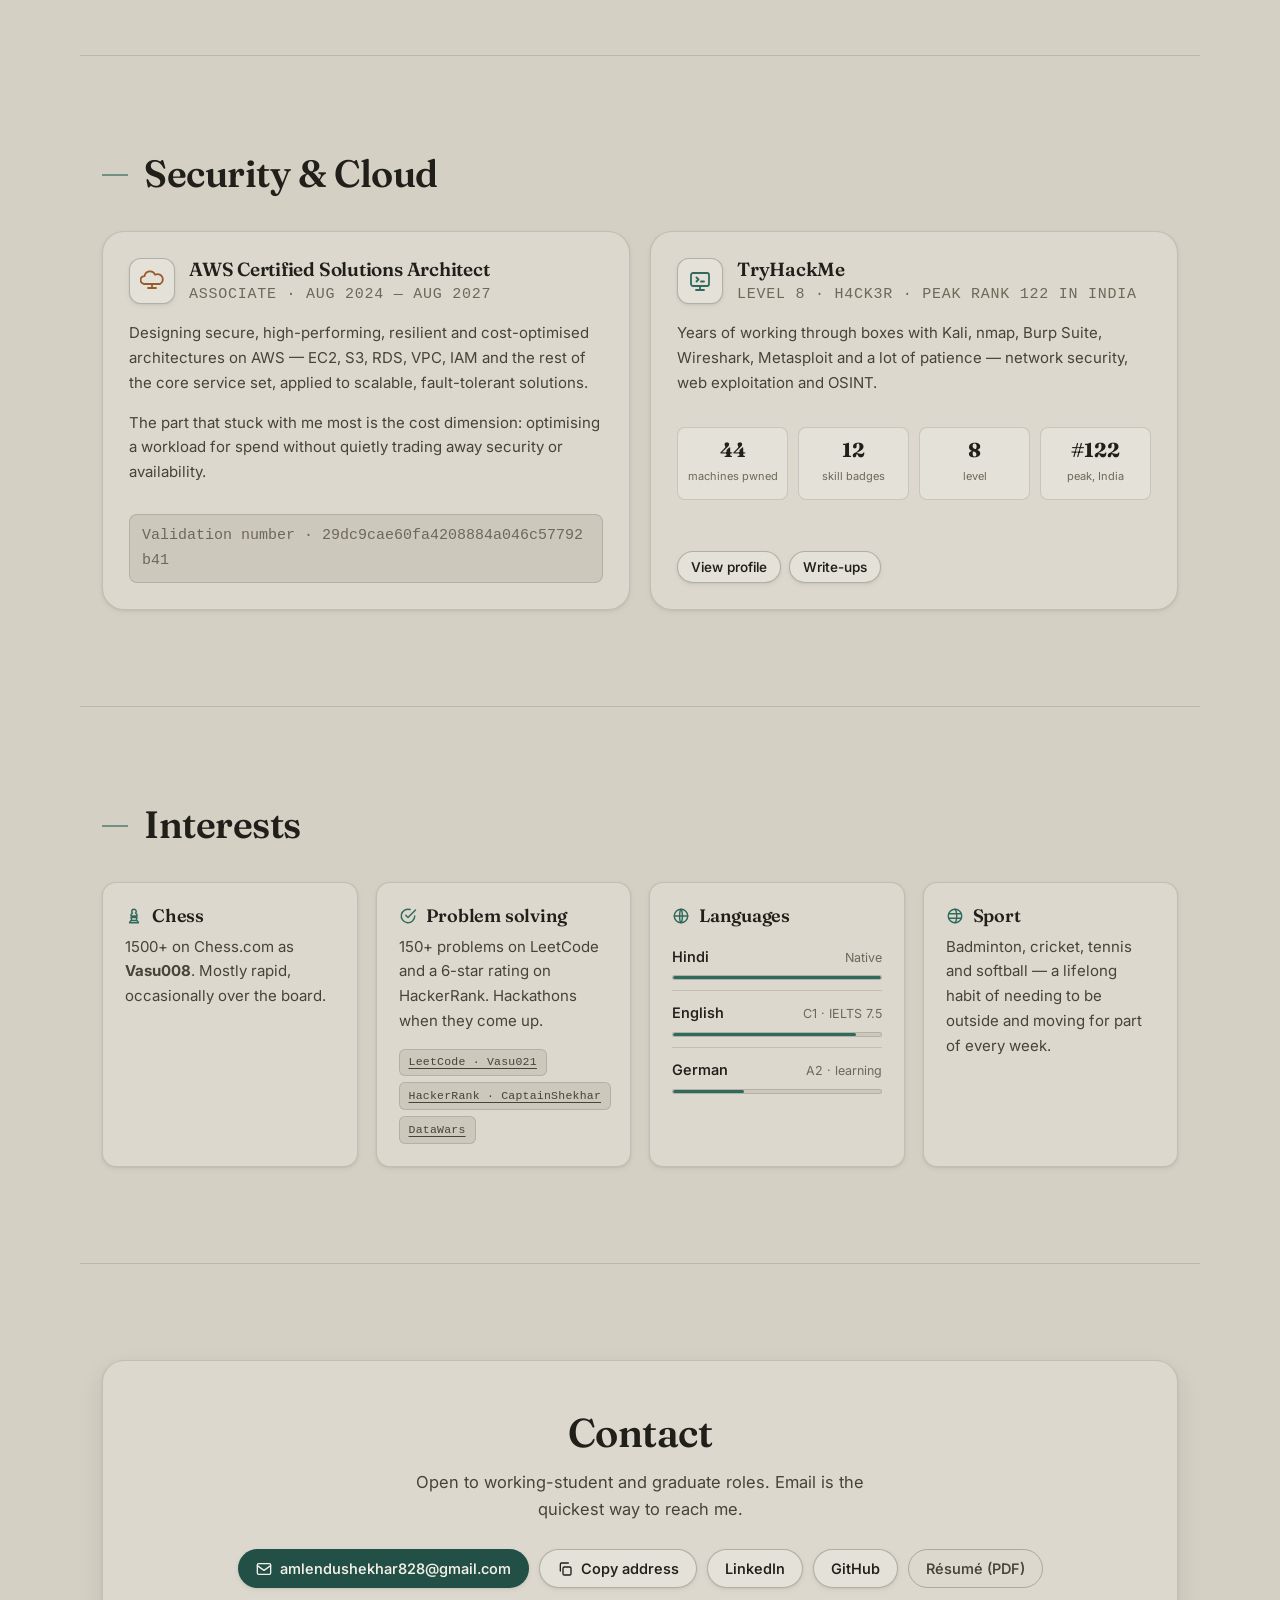
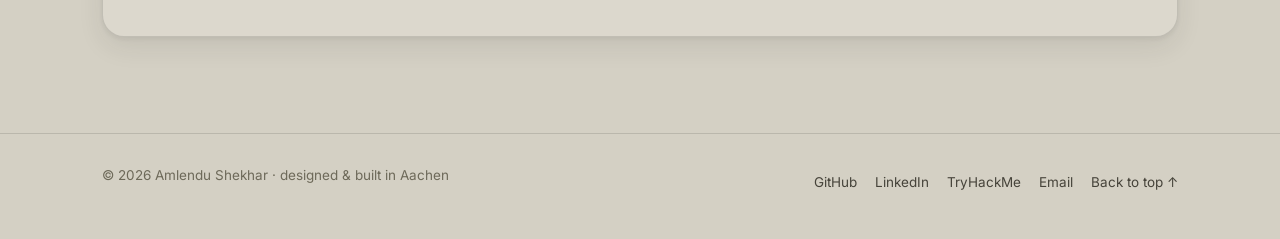
==== commit 5add7a62: "Plainer hero and about copy The "breaking things on purpose to learn how they hold together" line an" ====
--- a/index.html
+++ b/index.html
@@ -109,9 +109,9 @@
             finishing an MS in Data Science.
           </p>
           <p class="hero-sub">
-            I like the whole span of a problem: the data model underneath, the architecture in the middle,
-            and the interface people actually touch. AWS Certified Solutions Architect, with a long-running
-            habit of breaking things on purpose to learn how they hold together.
+            I work across the whole span of a problem — the data model underneath, the architecture in the
+            middle, and the interface people actually touch. Alongside that: data science, AWS architecture
+            and security.
           </p>
 
           <div class="hero-actions">
@@ -204,9 +204,8 @@
             auto-laid-out net you can actually explore.
           </p>
           <p>
-            The thread running through all of it is wanting to understand the layer below the one I am working
-            on. That is what pulled me into data science, into AWS architecture, and into security — where the
-            fastest way to learn how a system really behaves is to try to take it apart.
+            What ties it together is wanting to understand the layer below the one I am working on. That is
+            what led me into data science, AWS architecture and security.
           </p>
           <p>
             Outside work I write small, self-contained tools for problems I personally have. Two of them,
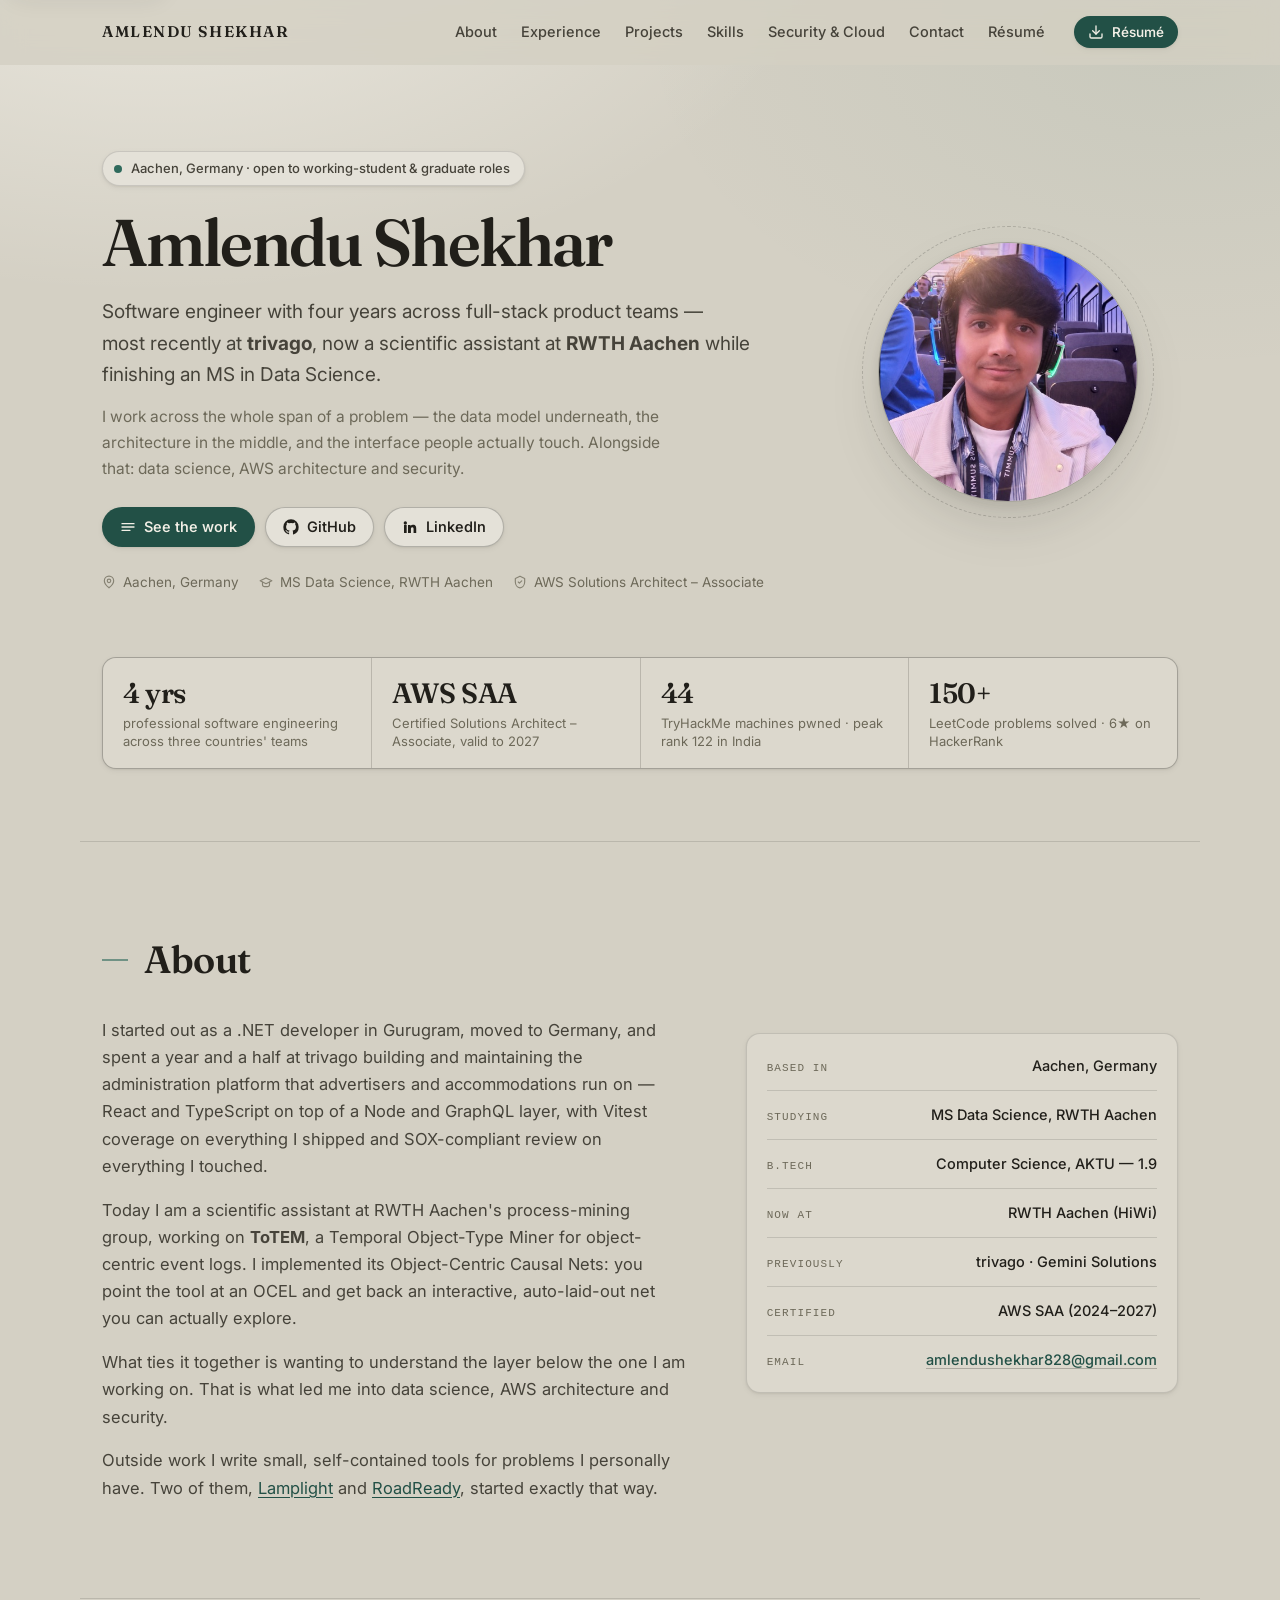
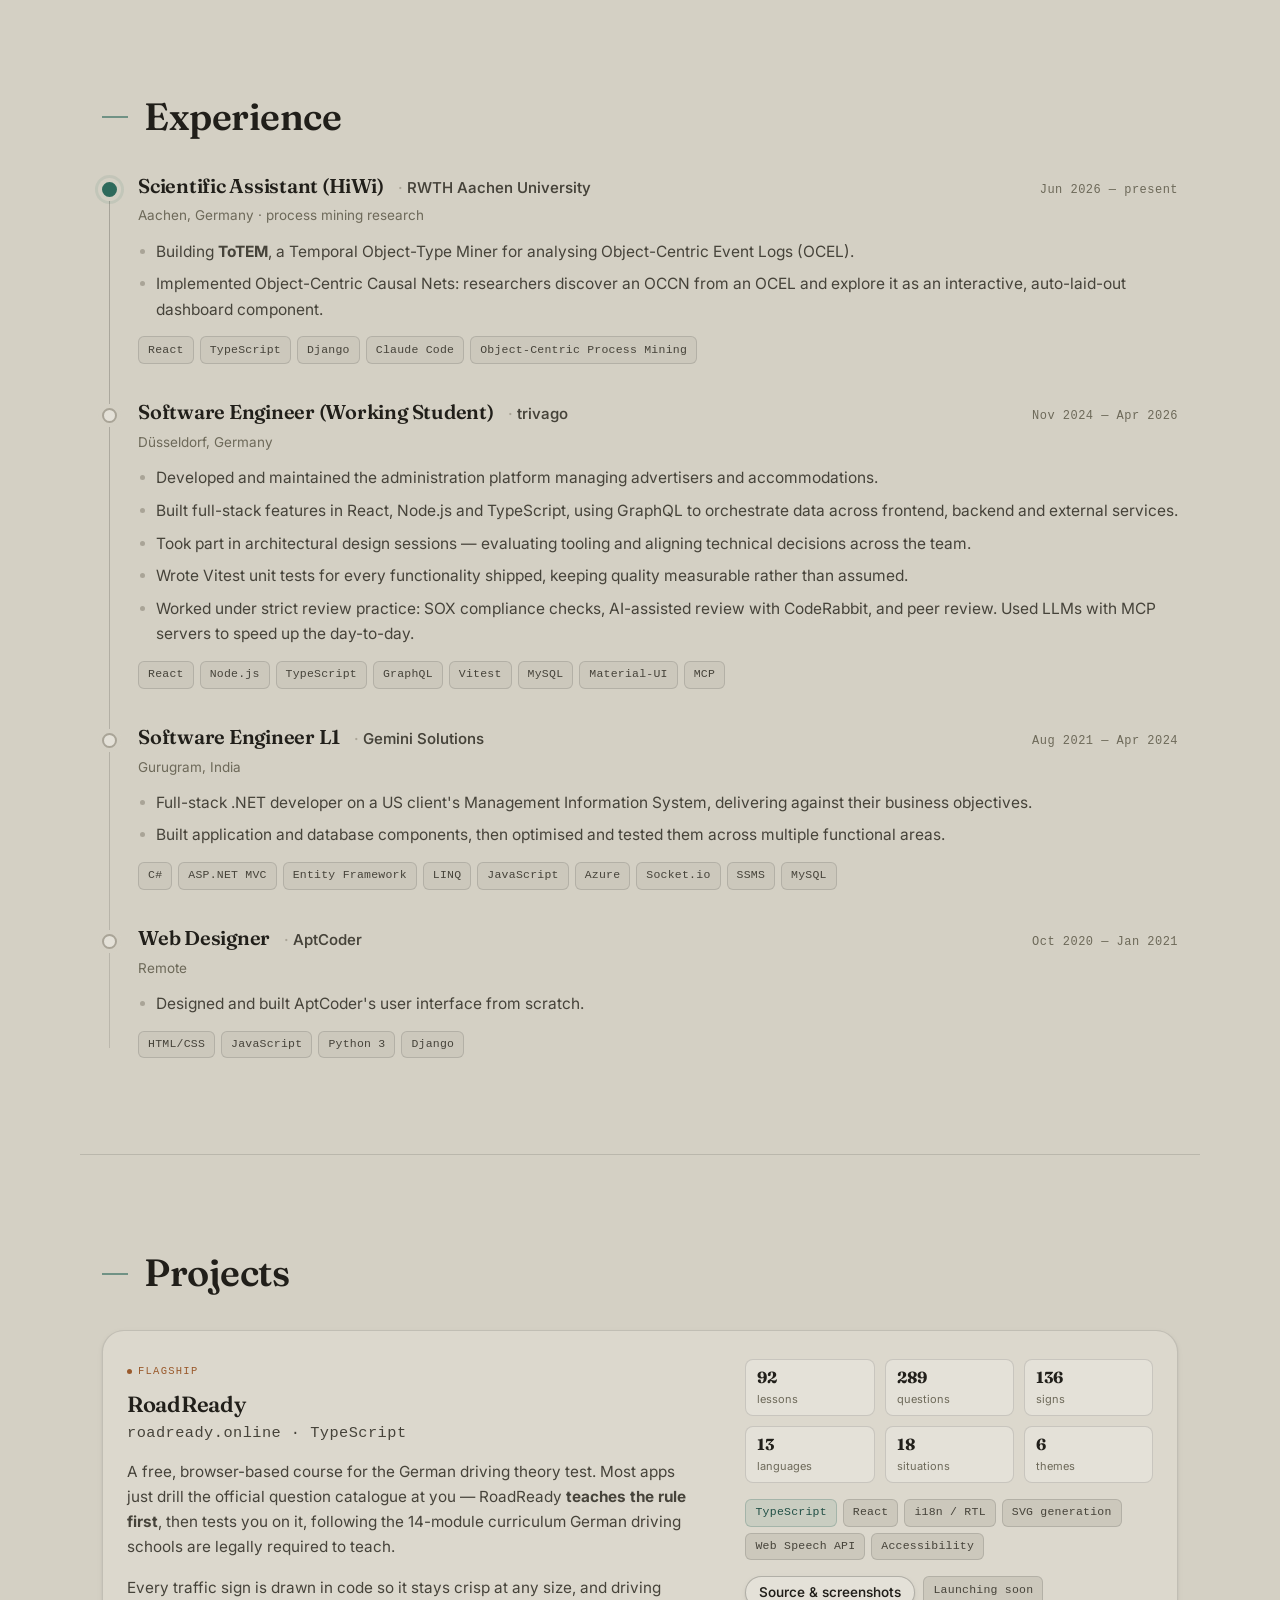
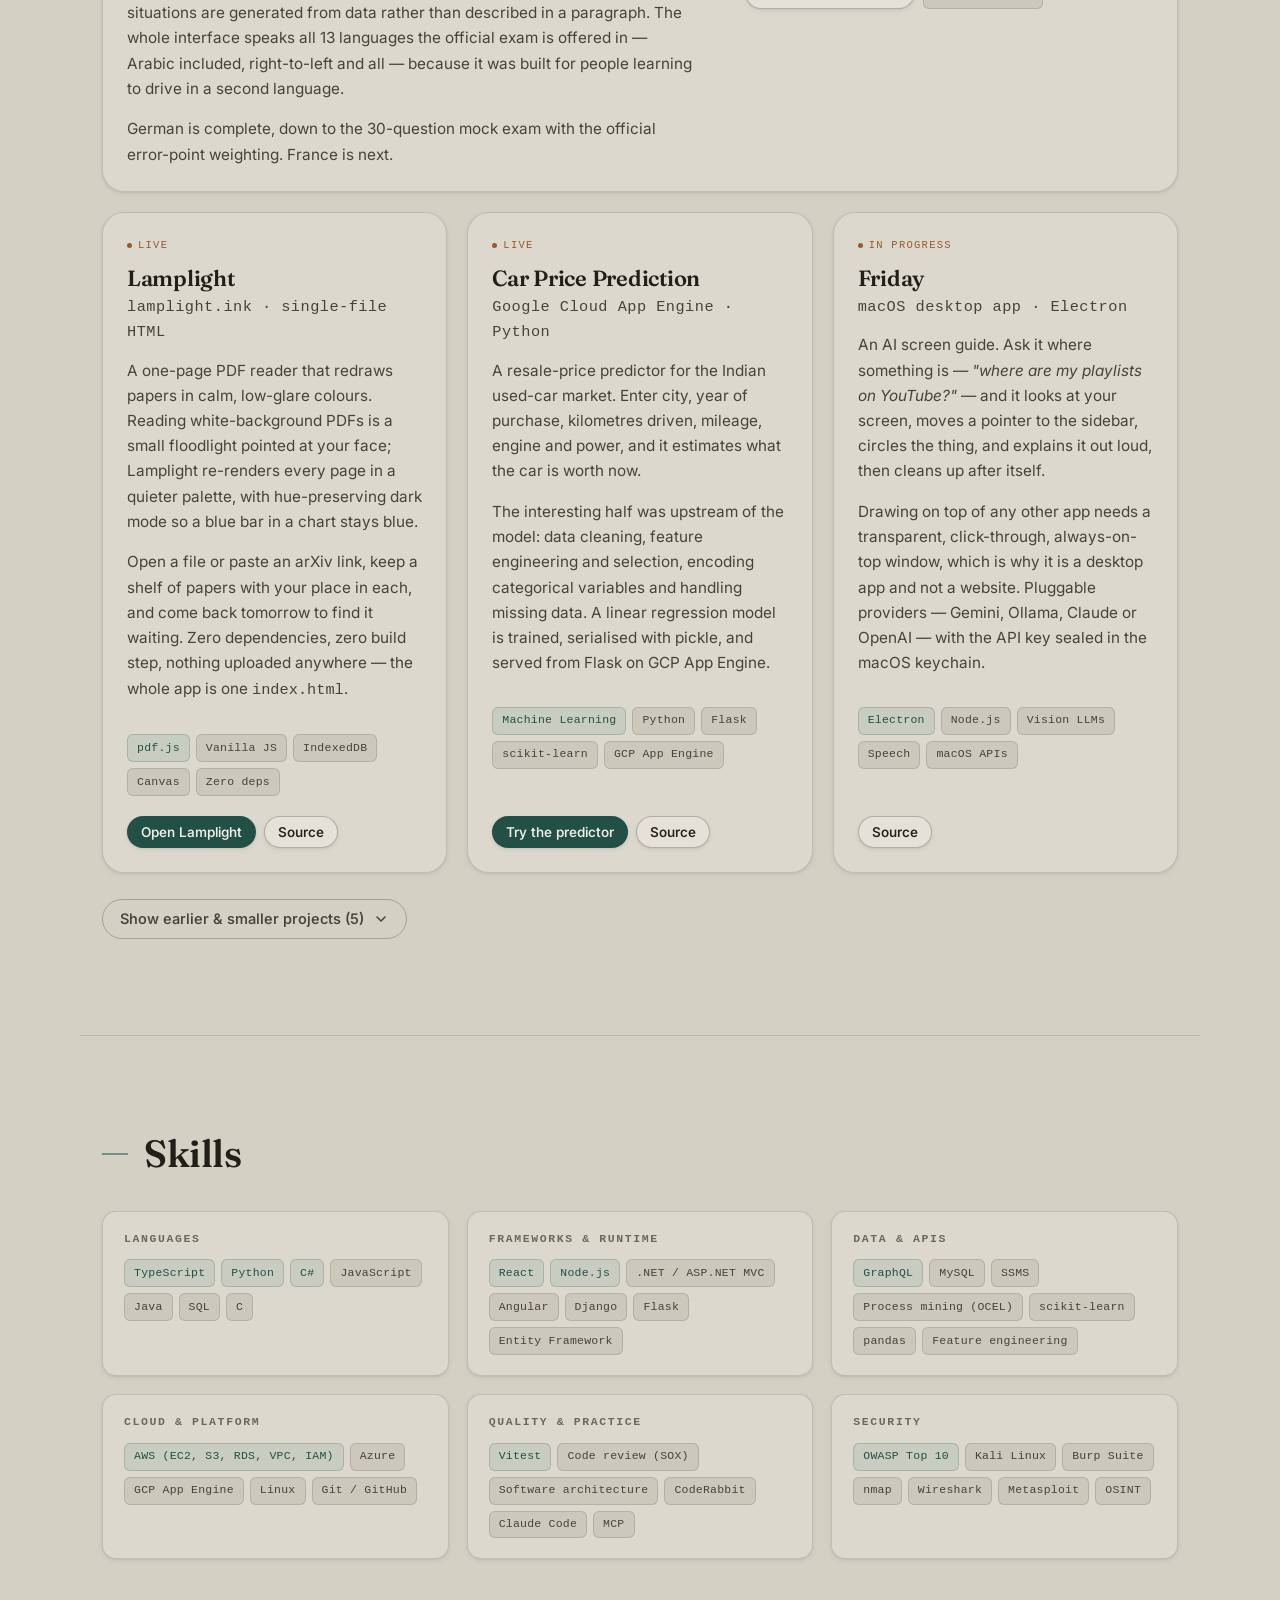
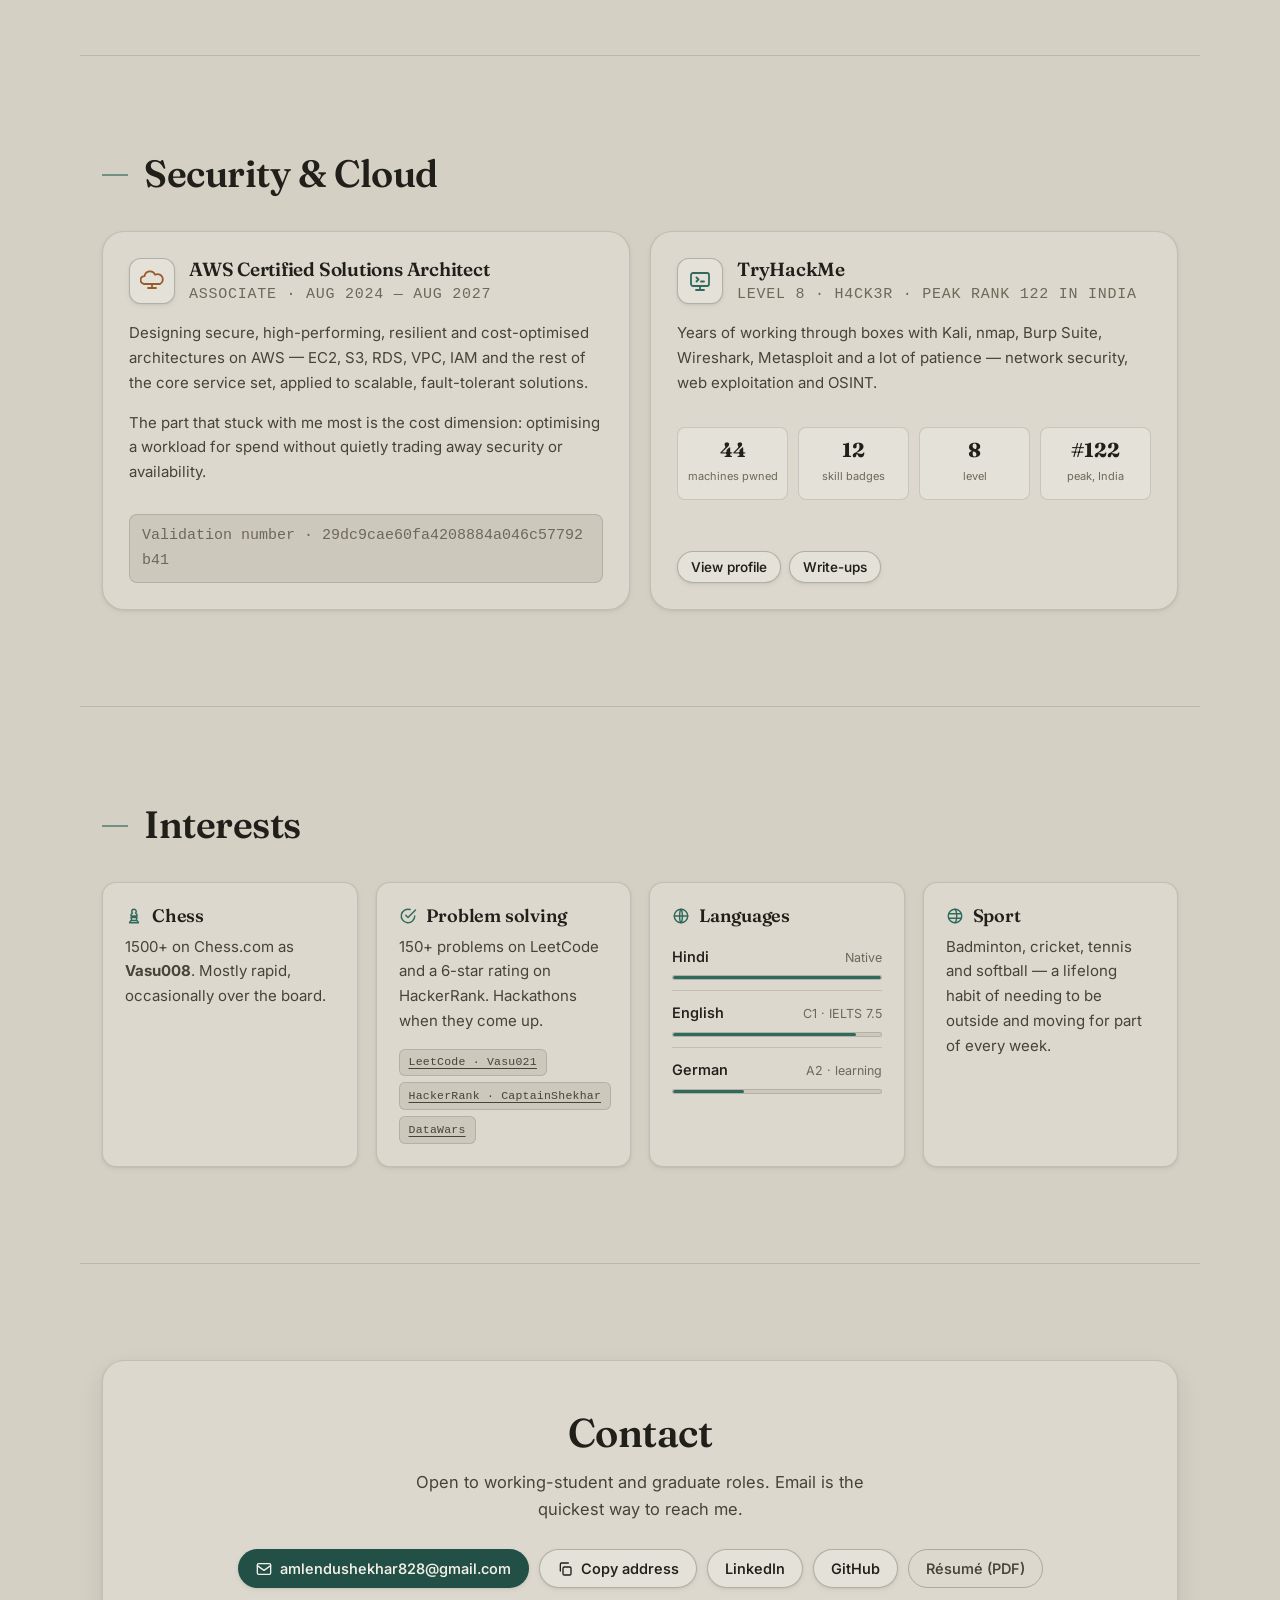
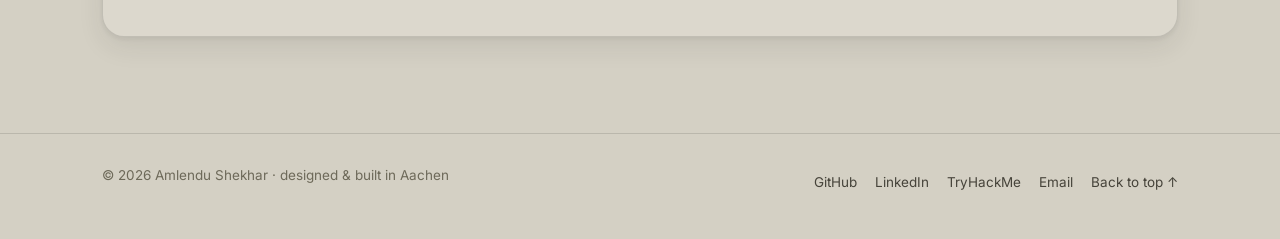
==== commit ed7a2e9c: "Drop the Minotaur and Angular Auth cards from the archive Co-Authored-By: Claude Opus 5 <noreply@ant" ====
--- a/index.html
+++ b/index.html
@@ -477,18 +477,6 @@
               15-second rounds, friend requests and a leaderboard.</span>
           </a>
 
-          <a class="mini" href="https://github.com/Vasu021/Minotaur" target="_blank" rel="noopener">
-            <strong>Minotaur
-              <svg viewBox="0 0 24 24" fill="none" stroke="currentColor" stroke-width="2" stroke-linecap="round"
-                stroke-linejoin="round" aria-hidden="true">
-                <path d="M7 17 17 7M9 7h8v8" />
-              </svg>
-            </strong>
-            <em>Security research · 2026</em>
-            <span>A command-and-control framework written to understand how red-team tooling and the detections
-              built against it actually work. Study project, work in progress.</span>
-          </a>
-
           <a class="mini" href="https://github.com/Vasu021/chess-timer" target="_blank" rel="noopener">
             <strong>Chess Timer
               <svg viewBox="0 0 24 24" fill="none" stroke="currentColor" stroke-width="2" stroke-linecap="round"
@@ -535,18 +523,6 @@
             <em>Web · utility</em>
             <span>Roll one to six dice in the browser, for board games when the real dice have gone
               missing.</span>
-          </a>
-
-          <a class="mini" href="https://github.com/Vasu021/angular-login-register" target="_blank" rel="noopener">
-            <strong>Angular Auth Starter
-              <svg viewBox="0 0 24 24" fill="none" stroke="currentColor" stroke-width="2" stroke-linecap="round"
-                stroke-linejoin="round" aria-hidden="true">
-                <path d="M7 17 17 7M9 7h8v8" />
-              </svg>
-            </strong>
-            <em>TypeScript · 2022</em>
-            <span>A login and registration flow in Angular — guards, reactive forms and validation, written while
-              learning the framework properly.</span>
           </a>
 
         </div>
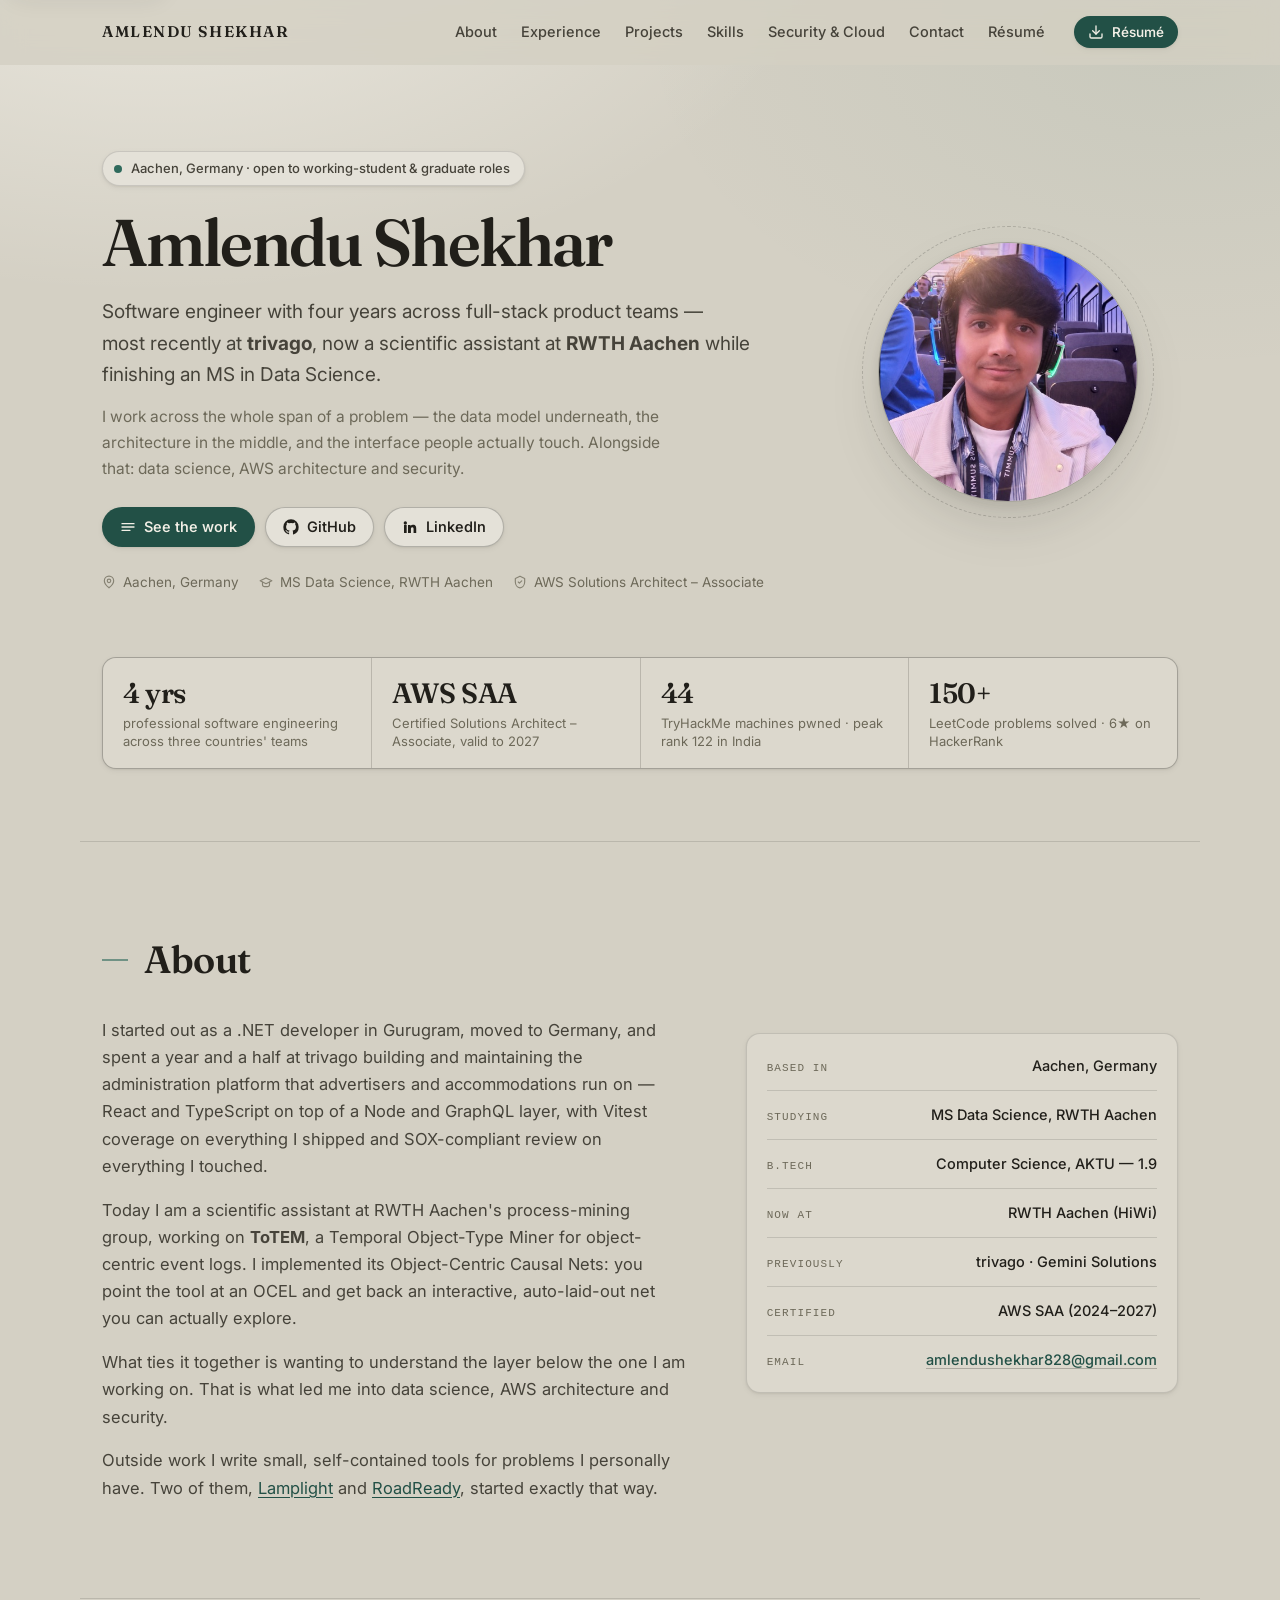
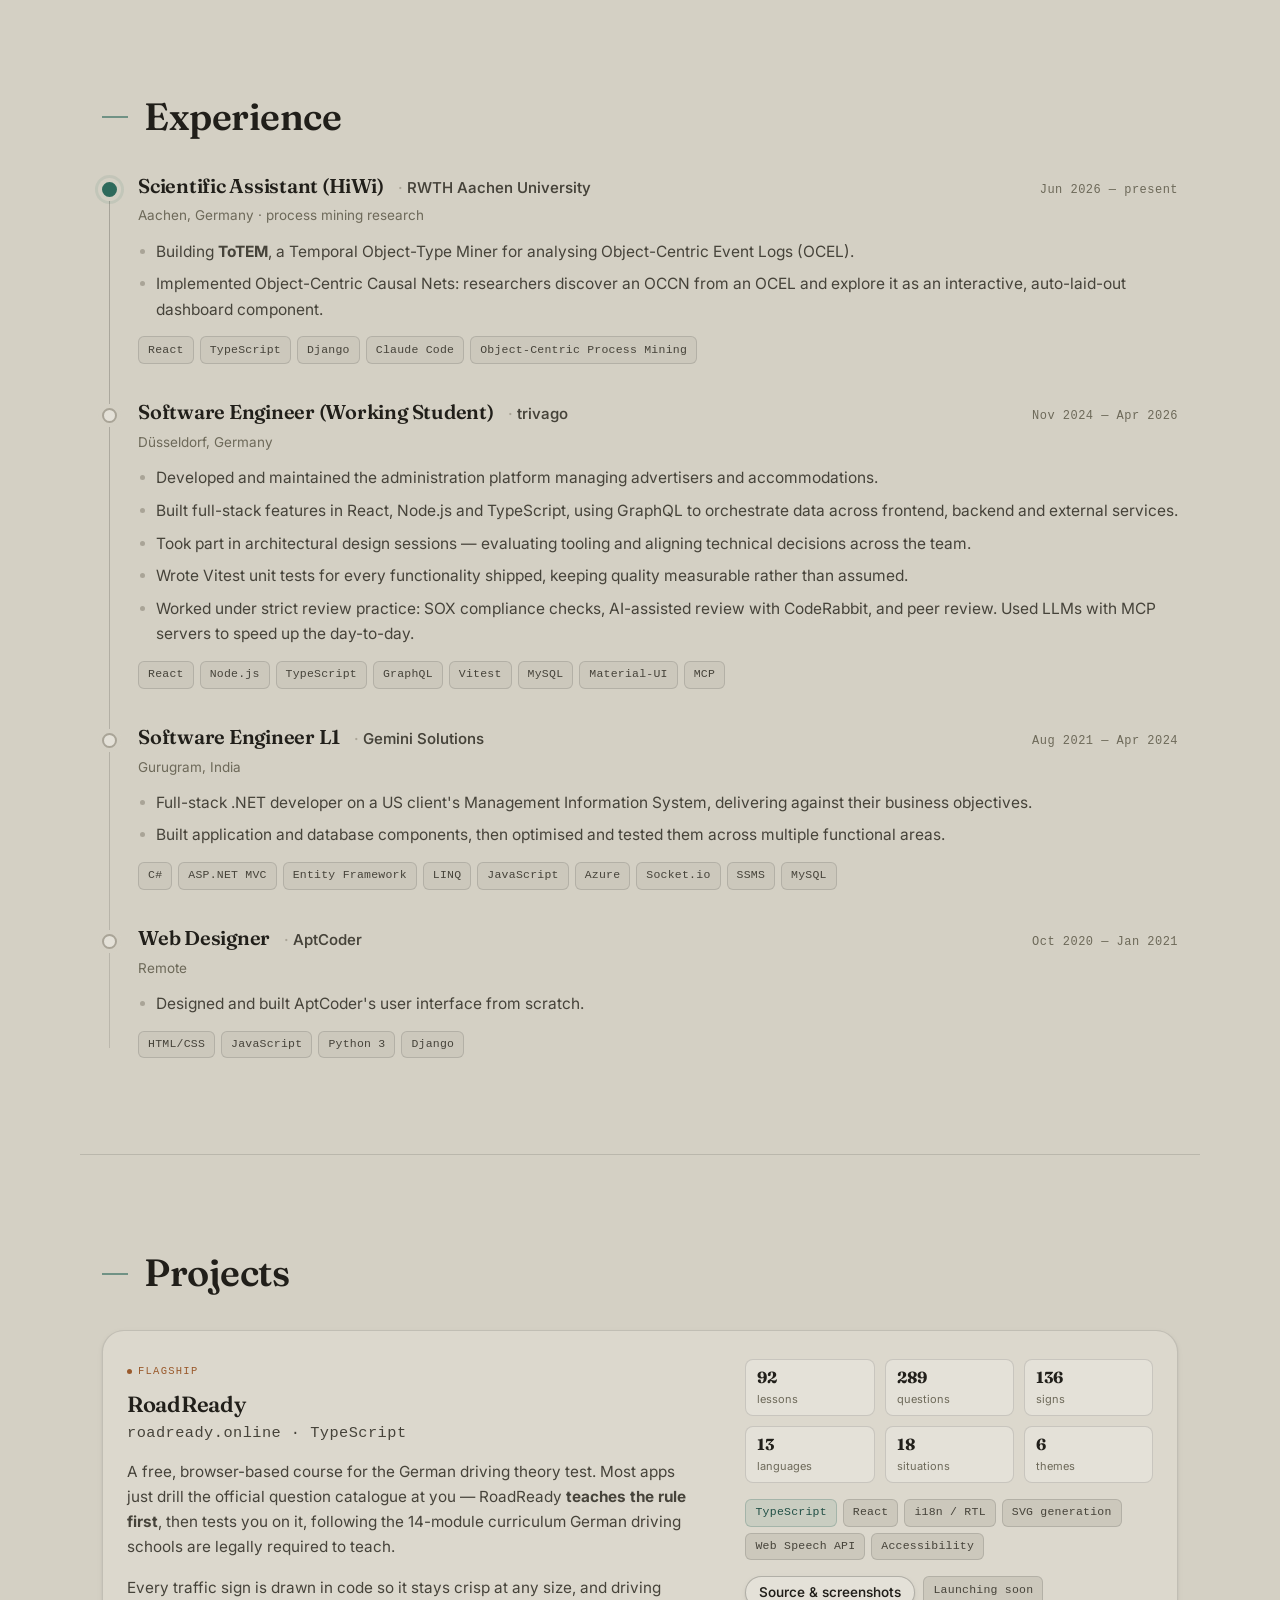
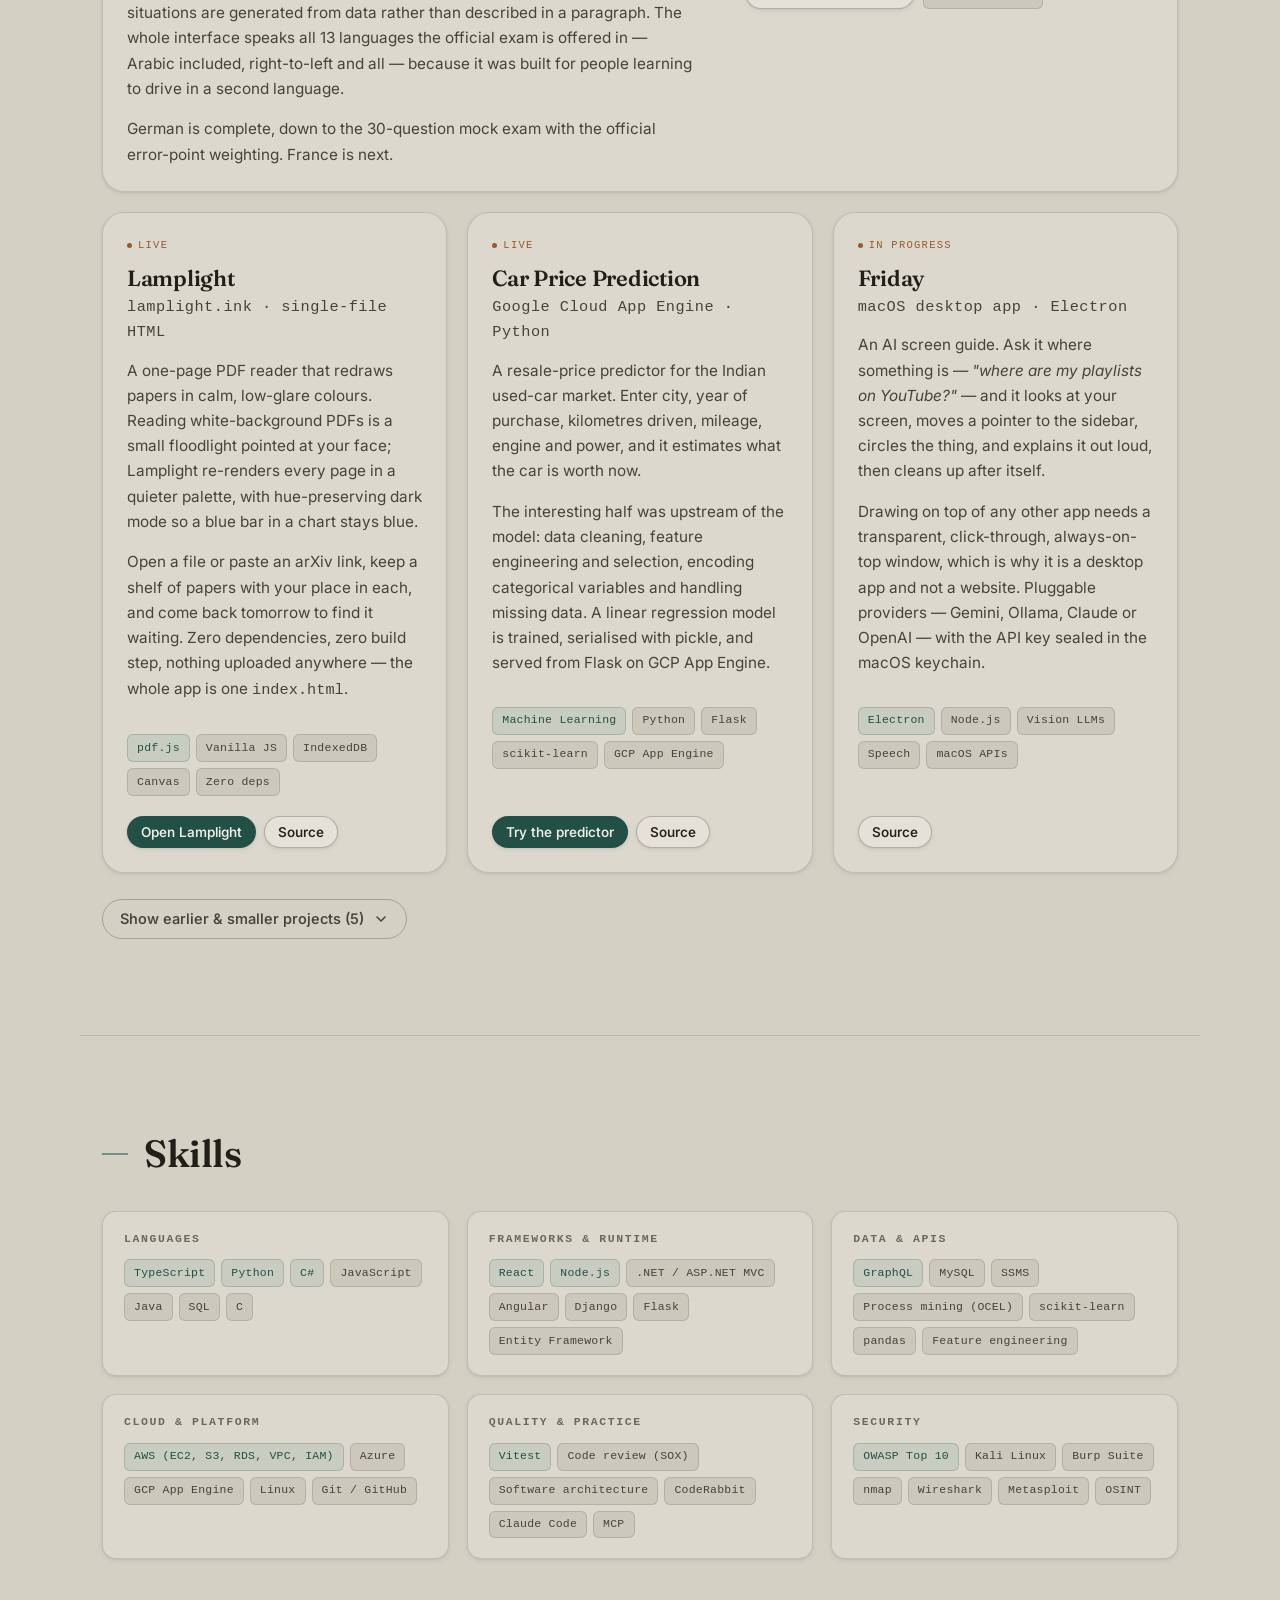
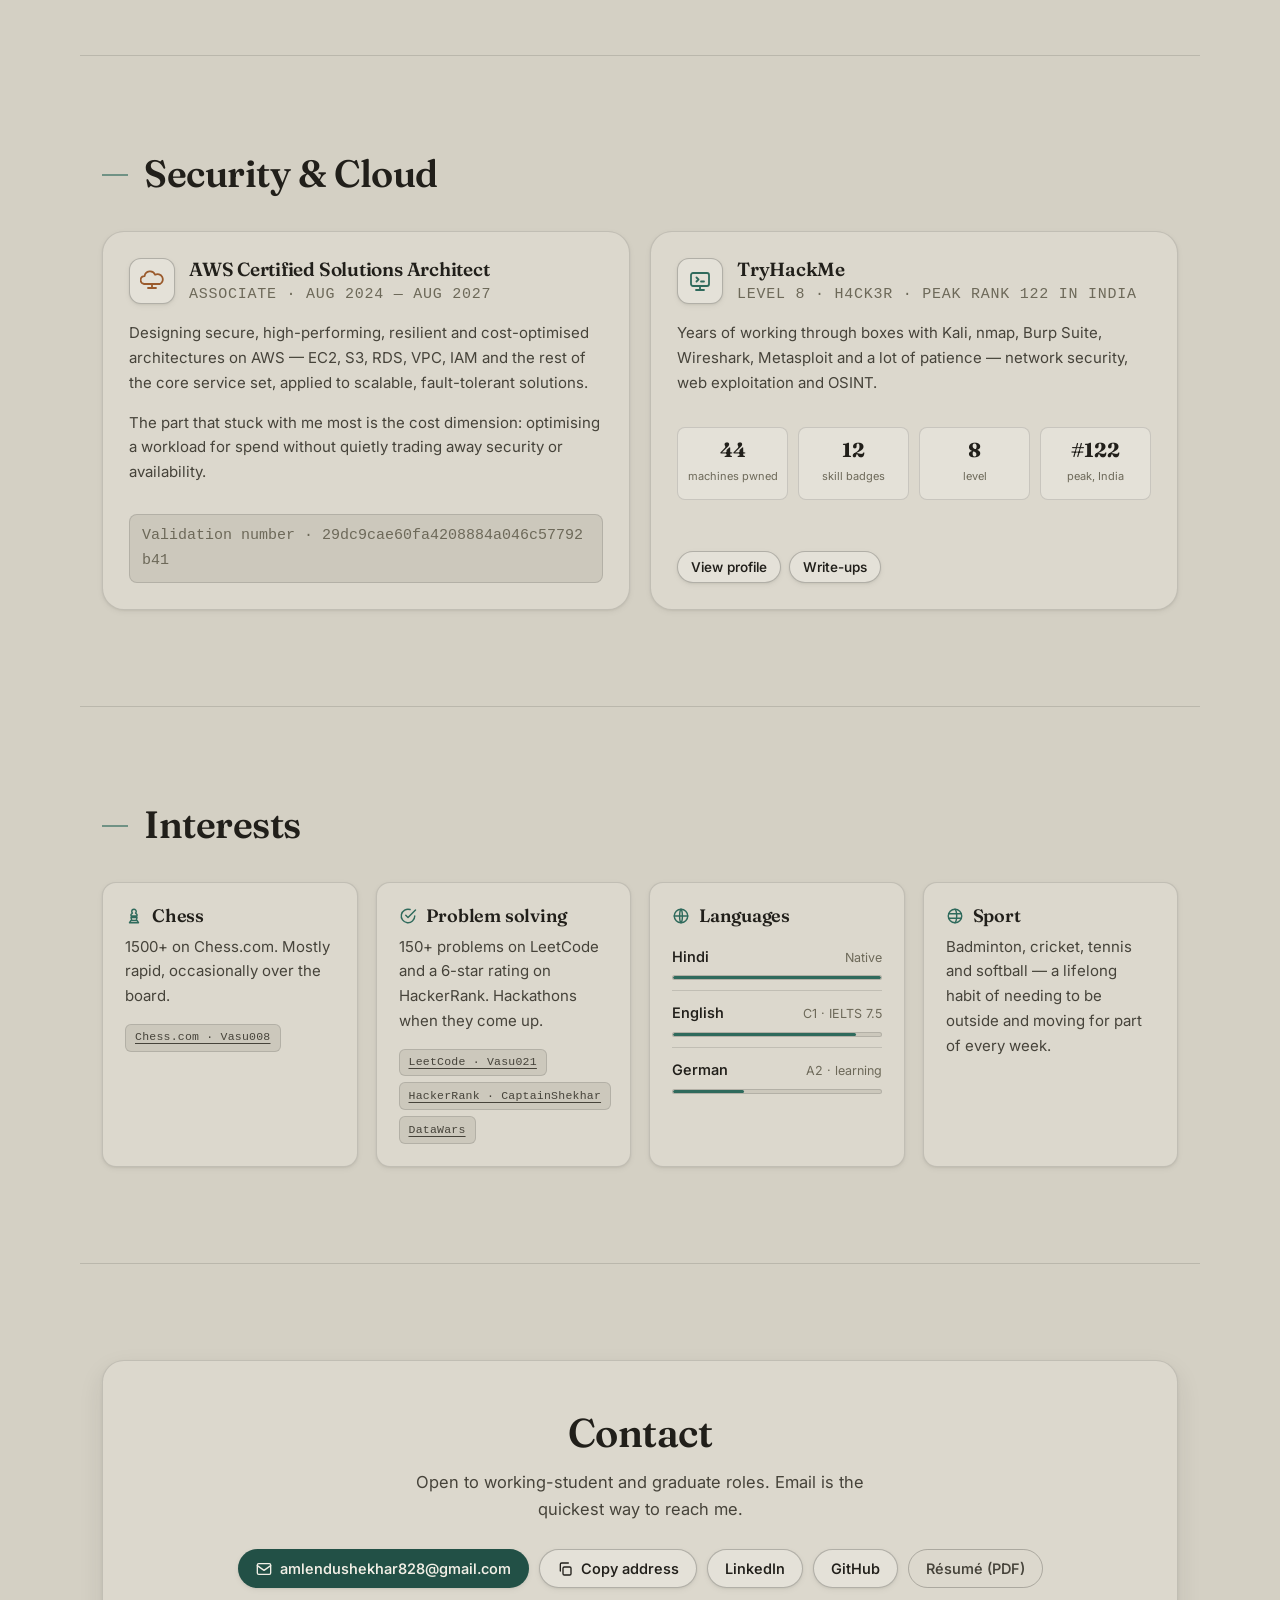
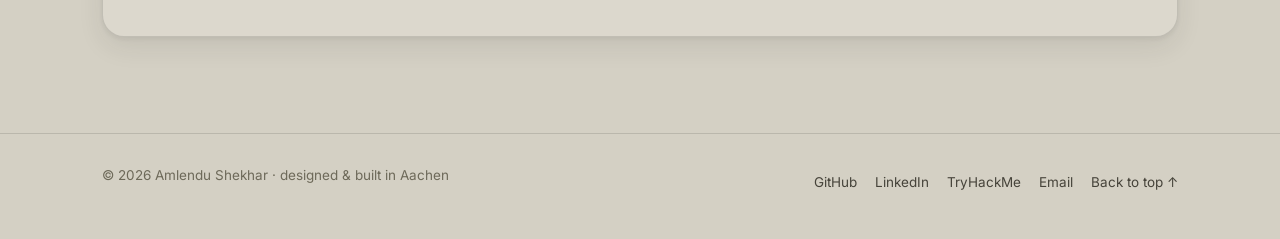
==== commit 14cff5aa: "Link the Chess.com profile from the chess card Co-Authored-By: Claude Opus 5 <noreply@anthropic.com>" ====
--- a/index.html
+++ b/index.html
@@ -49,6 +49,7 @@
       "https://github.com/Vasu021",
       "https://www.linkedin.com/in/amlendu-shekhar",
       "https://tryhackme.com/p/Vasu021",
+      "https://www.chess.com/member/vasu008",
       "https://leetcode.com/u/Vasu021/",
       "https://www.hackerrank.com/profile/CaptainShekhar"
     ]
@@ -682,7 +683,10 @@
             </svg>
             Chess
           </h3>
-          <p>1500+ on Chess.com as <strong>Vasu008</strong>. Mostly rapid, occasionally over the board.</p>
+          <p>1500+ on Chess.com. Mostly rapid, occasionally over the board.</p>
+          <div class="tags">
+            <a class="tag" href="https://www.chess.com/member/vasu008" target="_blank" rel="noopener">Chess.com · Vasu008</a>
+          </div>
         </div>
 
         <div class="beyond">
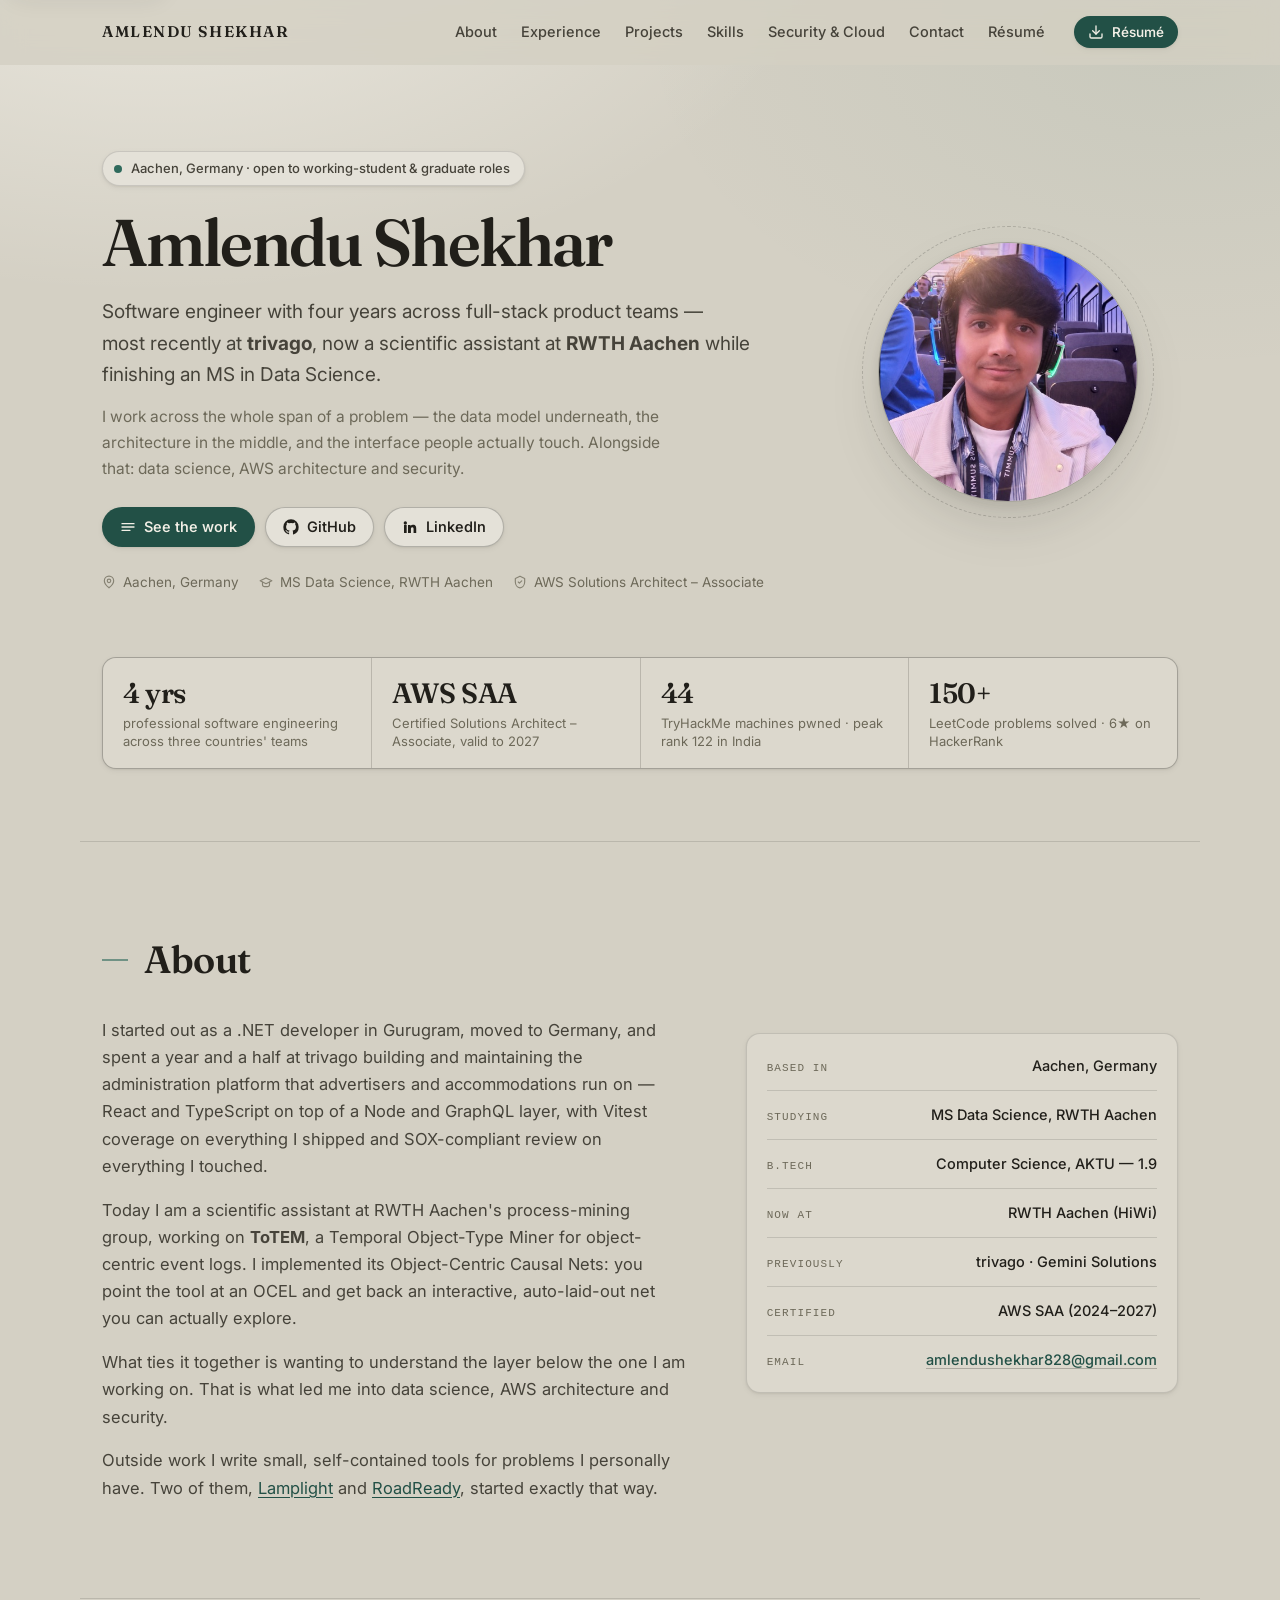
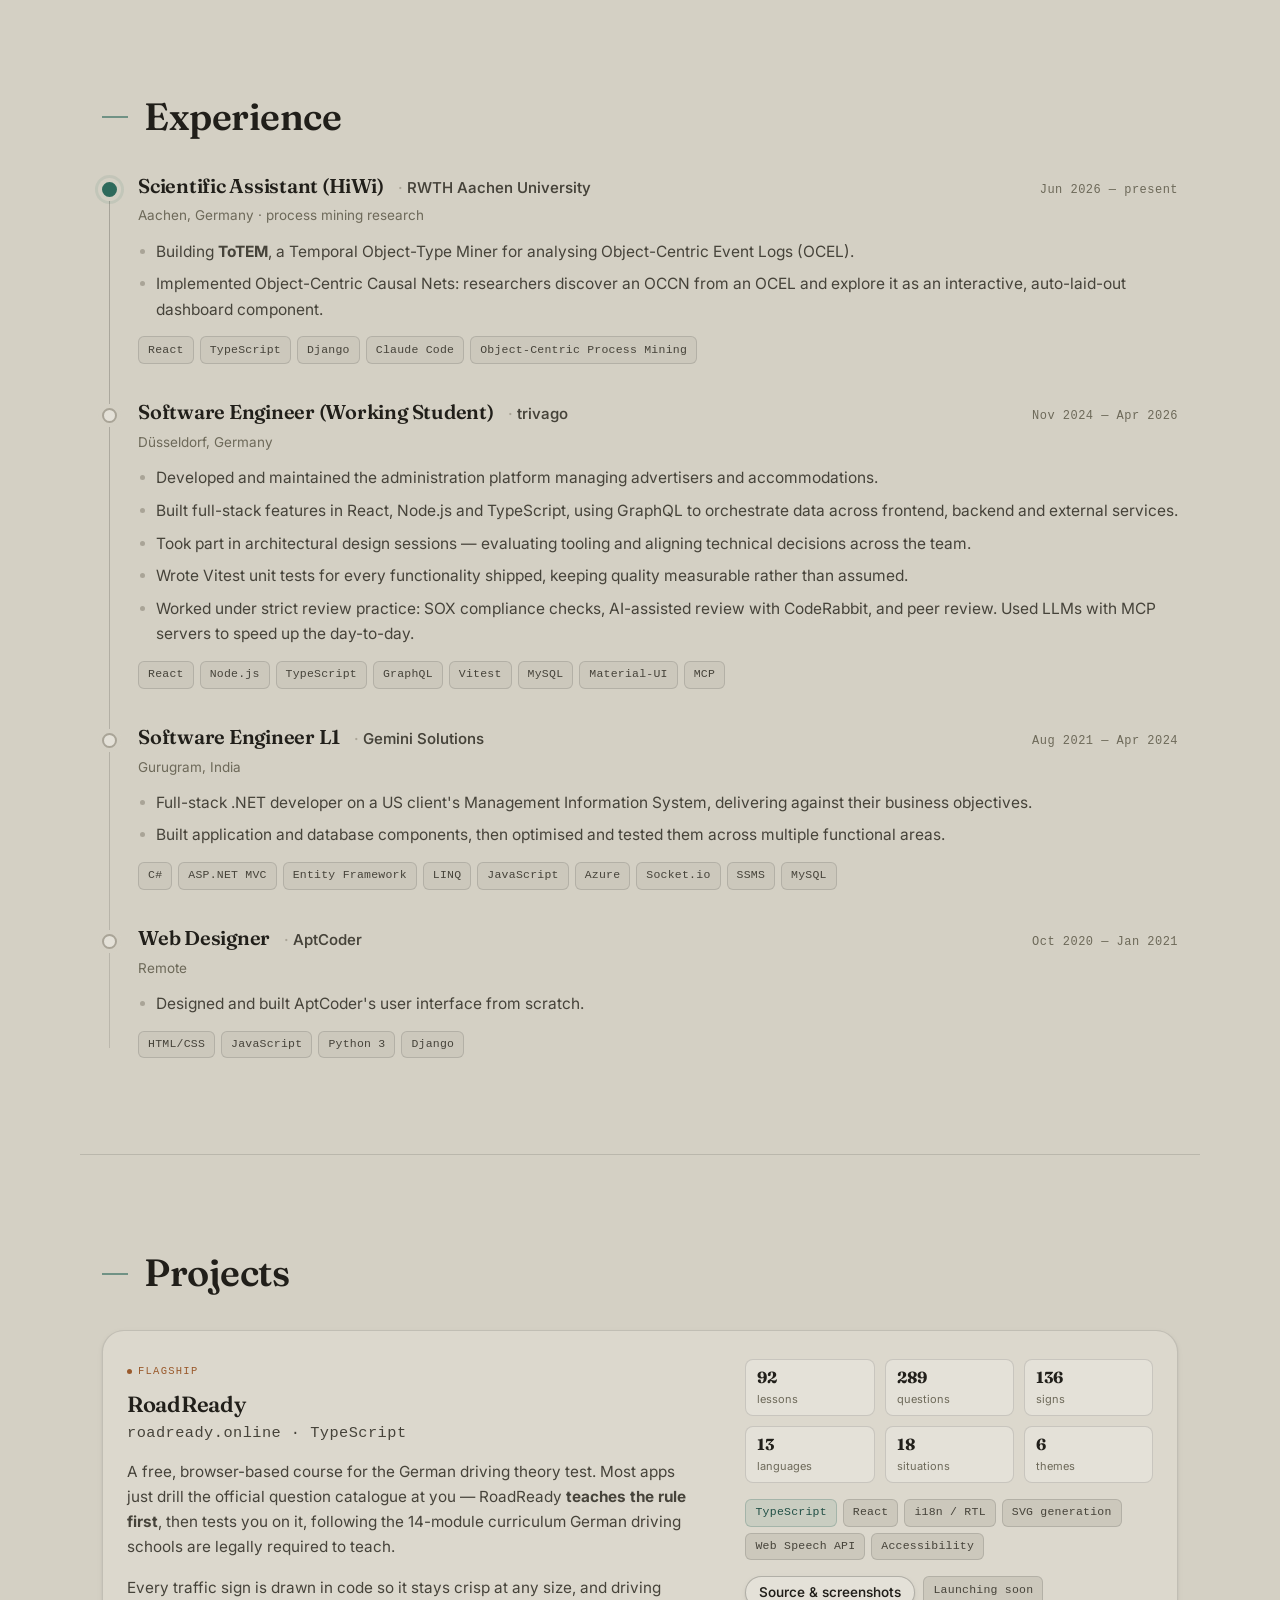
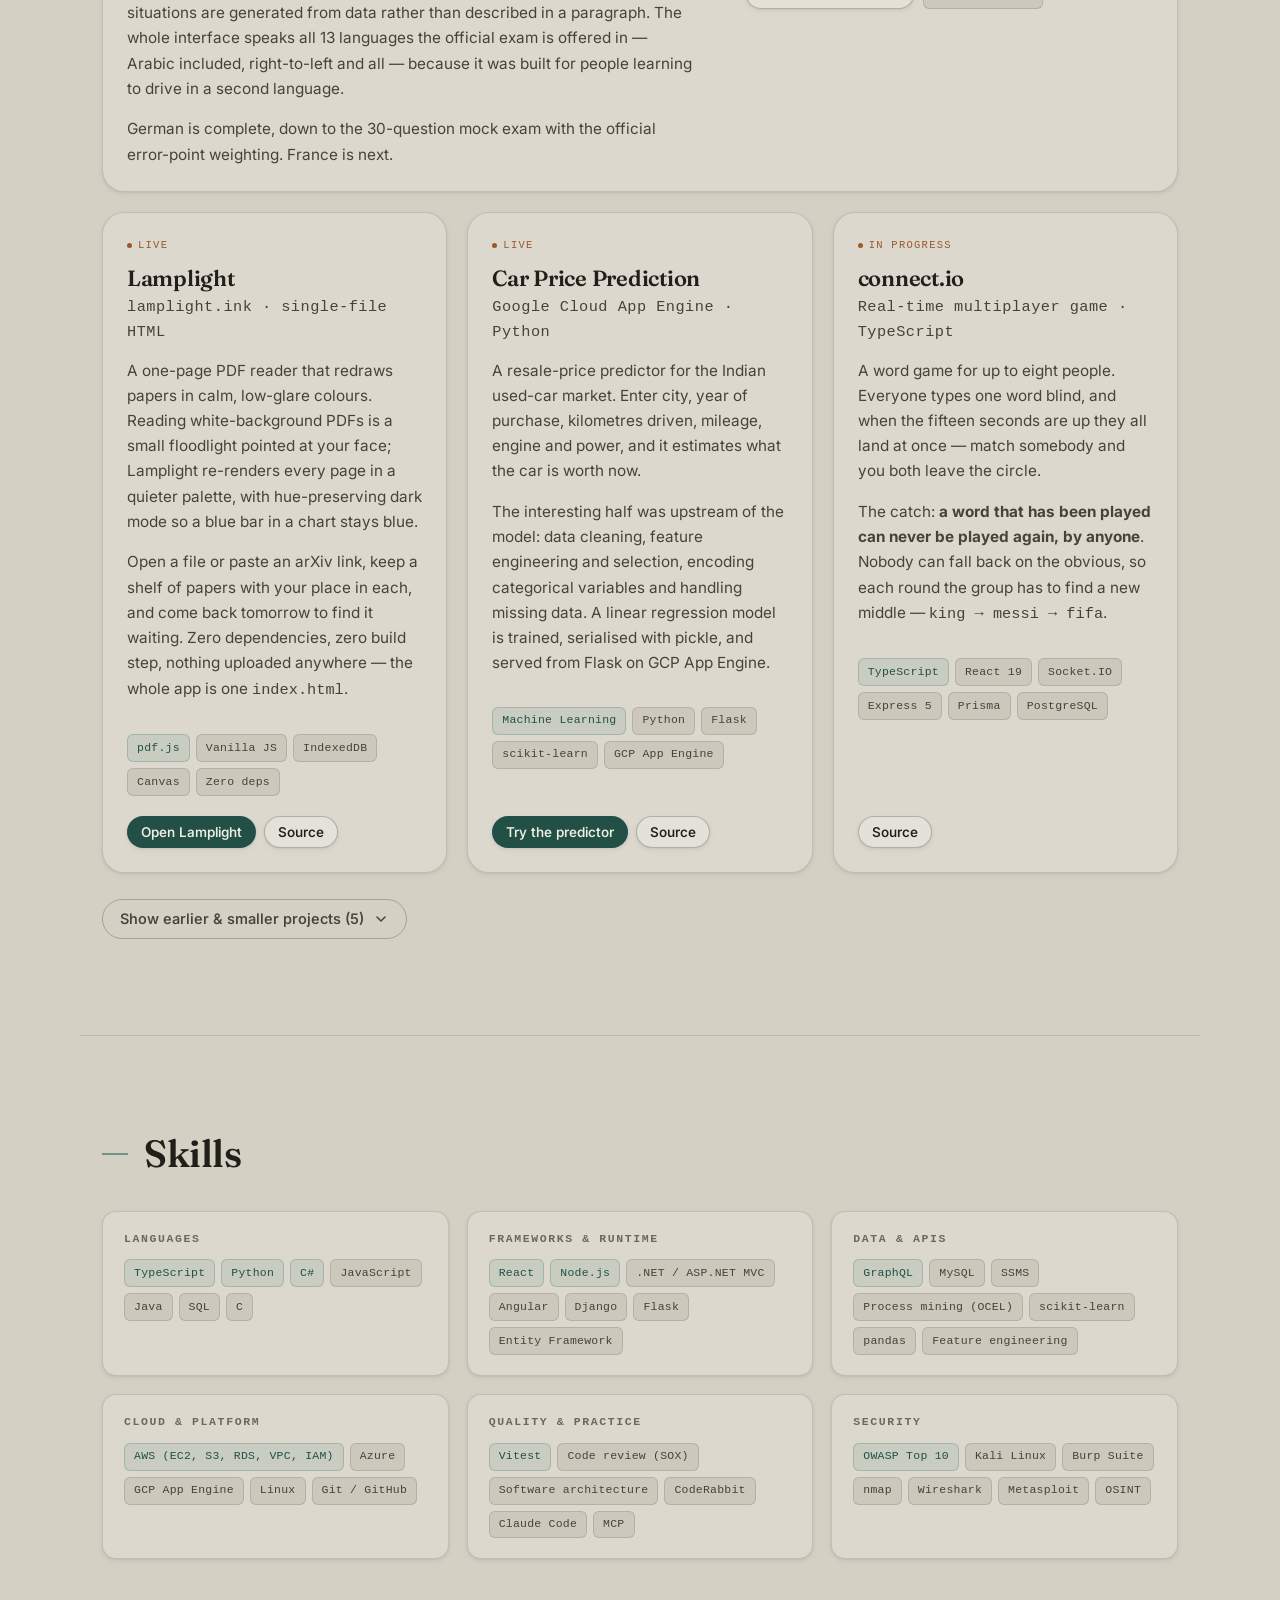
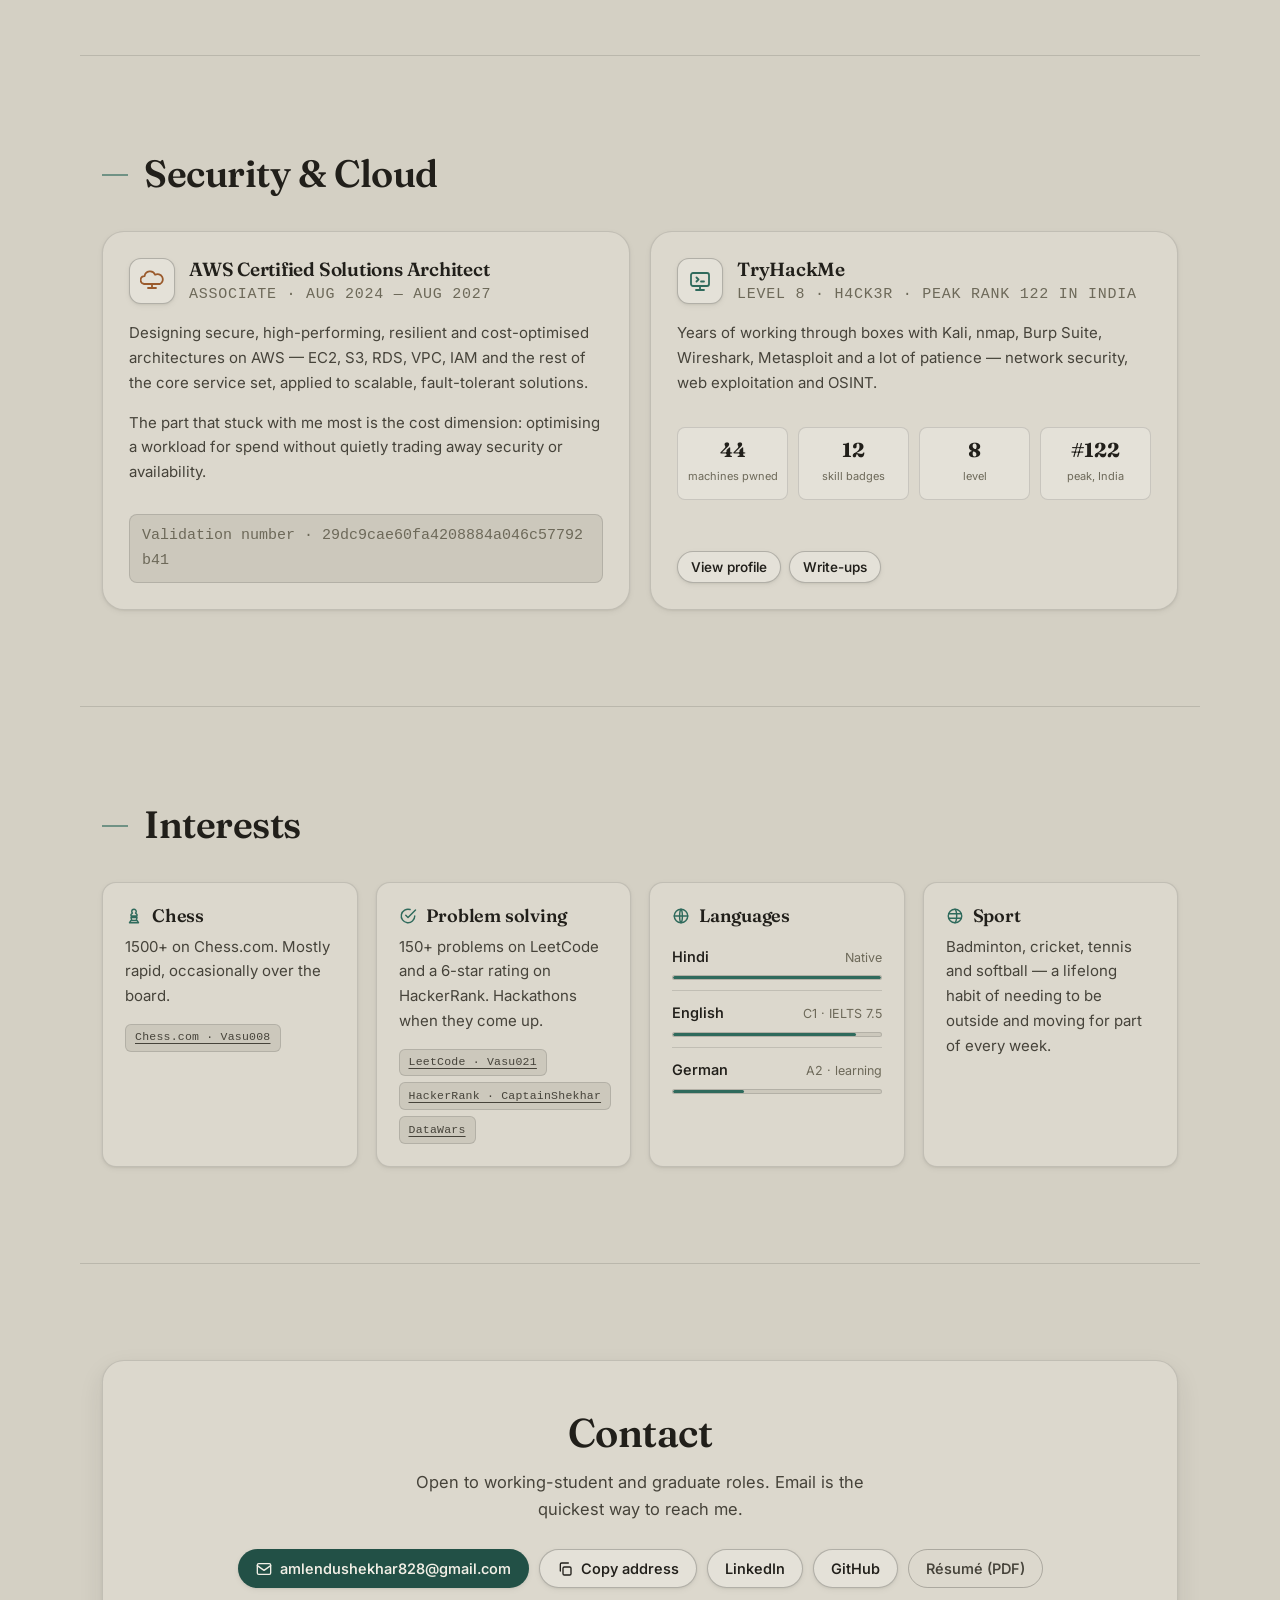
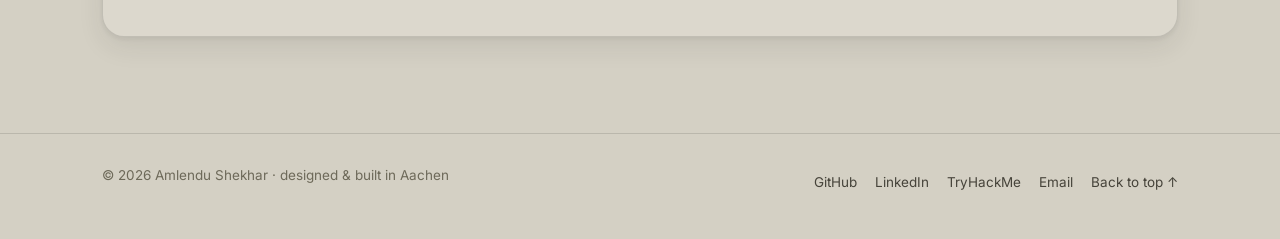
==== commit 28a579d9: "Swap connect.io into the main projects, Friday into the archive connect.io gets a featured card in F" ====
--- a/index.html
+++ b/index.html
@@ -426,27 +426,27 @@
           </div>
         </article>
 
-        <!-- Friday -->
+        <!-- connect.io -->
         <article class="card card-wide">
           <span class="card-flag">In progress</span>
-          <h3>Friday</h3>
-          <p class="card-sub">macOS desktop app · Electron</p>
-          <p>
-            An AI screen guide. Ask it where something is — <em>"where are my playlists on YouTube?"</em> — and
-            it looks at your screen, moves a pointer to the sidebar, circles the thing, and explains it out
-            loud, then cleans up after itself.
-          </p>
-          <p>
-            Drawing on top of any other app needs a transparent, click-through, always-on-top window, which is
-            why it is a desktop app and not a website. Pluggable providers — Gemini, Ollama, Claude or OpenAI —
-            with the API key sealed in the macOS keychain.
-          </p>
-          <div class="tags">
-            <span class="tag tag-accent">Electron</span><span class="tag">Node.js</span>
-            <span class="tag">Vision LLMs</span><span class="tag">Speech</span><span class="tag">macOS APIs</span>
+          <h3>connect.io</h3>
+          <p class="card-sub">Real-time multiplayer game · TypeScript</p>
+          <p>
+            A word game for up to eight people. Everyone types one word blind, and when the fifteen seconds are
+            up they all land at once — match somebody and you both leave the circle.
+          </p>
+          <p>
+            The catch: <strong>a word that has been played can never be played again, by anyone</strong>. Nobody
+            can fall back on the obvious, so each round the group has to find a new middle —
+            <code>king → messi → fifa</code>.
+          </p>
+          <div class="tags">
+            <span class="tag tag-accent">TypeScript</span><span class="tag">React 19</span>
+            <span class="tag">Socket.IO</span><span class="tag">Express 5</span><span class="tag">Prisma</span>
+            <span class="tag">PostgreSQL</span>
           </div>
           <div class="card-links">
-            <a class="btn btn-ghost btn-sm" href="https://github.com/Vasu021/Friday" target="_blank"
+            <a class="btn btn-ghost btn-sm" href="https://github.com/Vasu021/connect.io" target="_blank"
               rel="noopener">Source</a>
           </div>
         </article>
@@ -457,7 +457,7 @@
       <div class="archive">
         <button class="btn btn-quiet archive-toggle" id="archive-toggle" type="button" aria-expanded="false"
           aria-controls="archive-panel">
-          <span id="archive-label">Show earlier &amp; smaller projects (7)</span>
+          <span id="archive-label">Show earlier &amp; smaller projects (5)</span>
           <svg viewBox="0 0 24 24" width="15" height="15" fill="none" stroke="currentColor" stroke-width="2.2"
             stroke-linecap="round" stroke-linejoin="round" aria-hidden="true">
             <polyline points="6 9 12 15 18 9" />
@@ -466,16 +466,17 @@
 
         <div class="archive-panel" id="archive-panel" hidden>
 
-          <a class="mini" href="https://github.com/Vasu021/connect.io" target="_blank" rel="noopener">
-            <strong>connect.io
+          <a class="mini" href="https://github.com/Vasu021/Friday" target="_blank" rel="noopener">
+            <strong>Friday
               <svg viewBox="0 0 24 24" fill="none" stroke="currentColor" stroke-width="2" stroke-linecap="round"
                 stroke-linejoin="round" aria-hidden="true">
                 <path d="M7 17 17 7M9 7h8v8" />
               </svg>
             </strong>
-            <em>TypeScript · 2026</em>
-            <span>A real-time two-player word-match game. React + Vite front end, Express and Socket.IO back end,
-              15-second rounds, friend requests and a leaderboard.</span>
+            <em>Electron · macOS</em>
+            <span>An AI screen guide. Ask where something is and it looks at your screen, moves a pointer to it,
+              circles the thing and explains it out loud — a transparent, click-through, always-on-top
+              window.</span>
           </a>
 
           <a class="mini" href="https://github.com/Vasu021/chess-timer" target="_blank" rel="noopener">
@@ -485,9 +486,10 @@
                 <path d="M7 17 17 7M9 7h8v8" />
               </svg>
             </strong>
-            <em>Embedded C · IoT</em>
-            <span>A touch-free chess clock on an Arduino UNO — wave a hand over the ultrasonic sensor to pass the
-              turn, times on a 16×2 LCD.</span>
+            <em>Embedded C · Arduino</em>
+            <span>A chess clock with no buttons — an Arduino UNO and an ultrasonic sensor inside a phone box.
+              Tip it onto one side to stop your clock and start your opponent&rsquo;s, and tip it back to hand
+              the turn over.</span>
           </a>
 
           <a class="mini" href="https://vasu021.github.io/KavyaKhand/main.html" target="_blank" rel="noopener">
